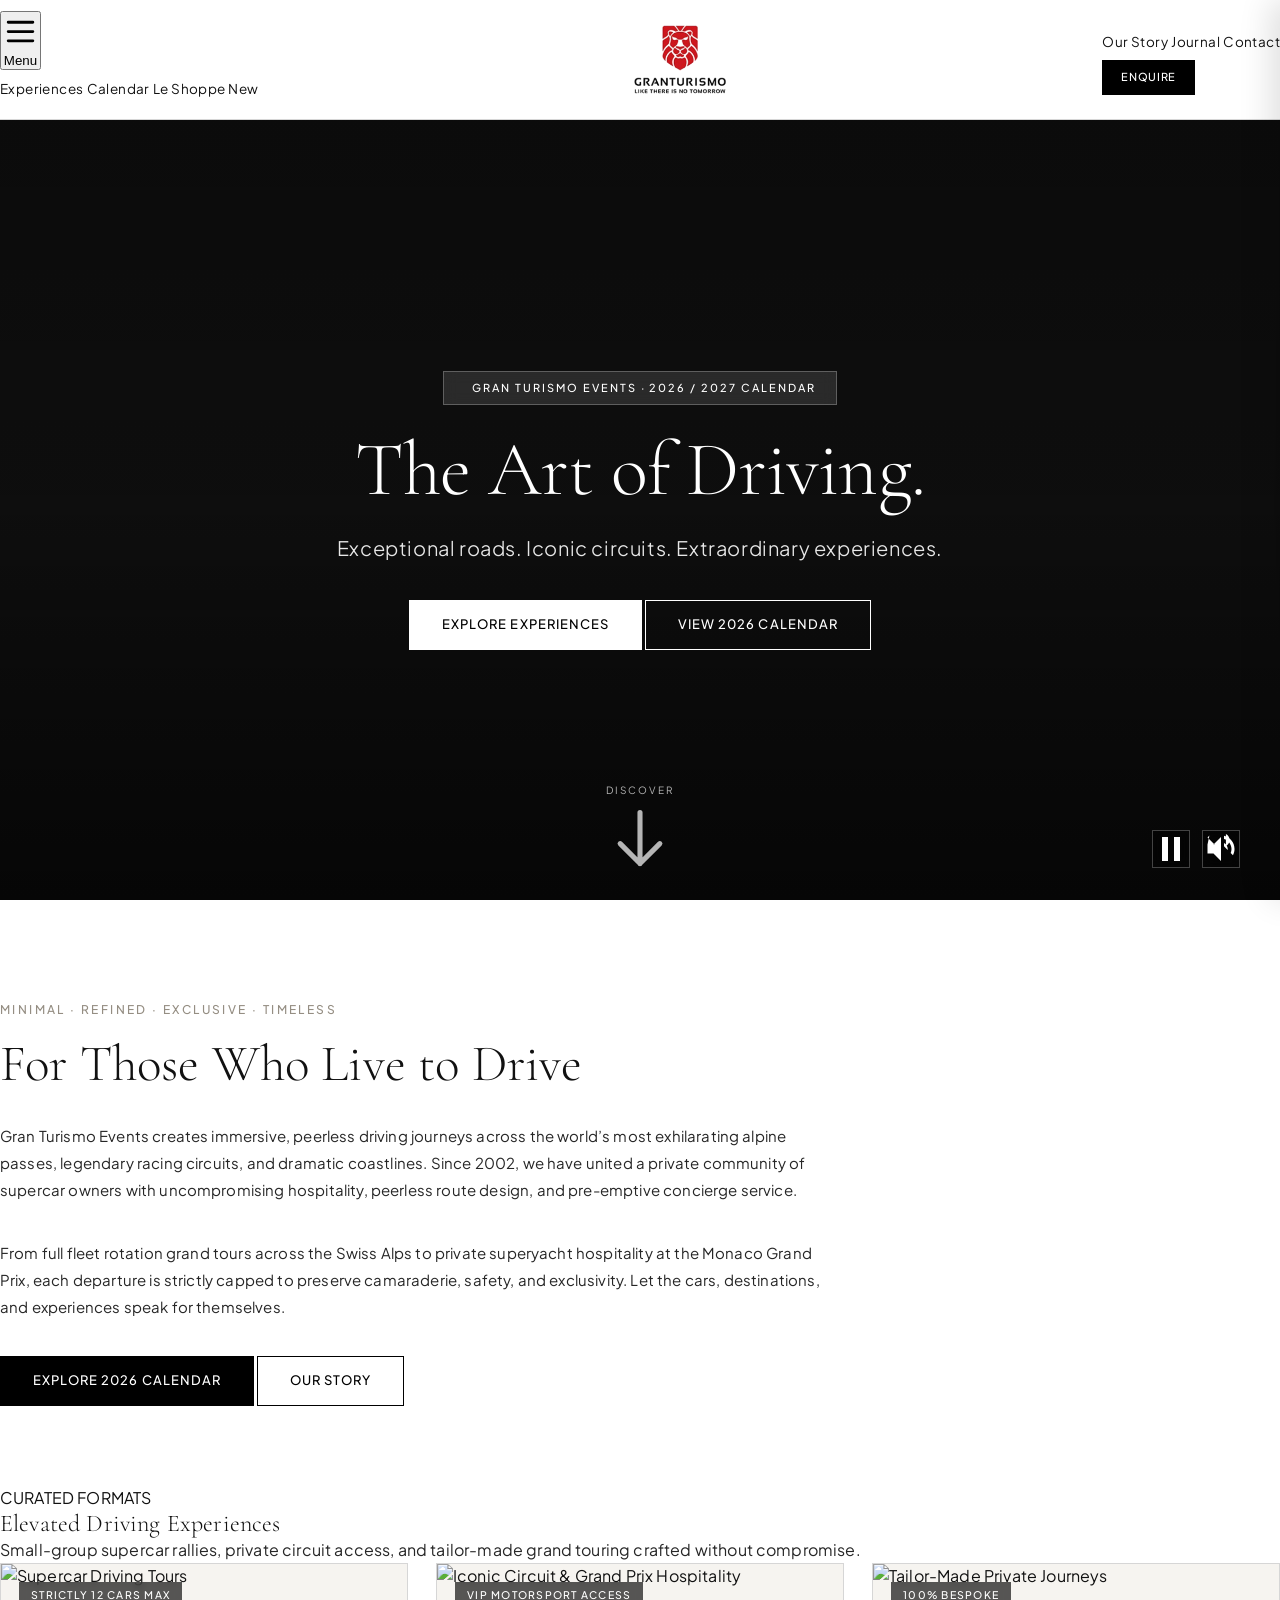
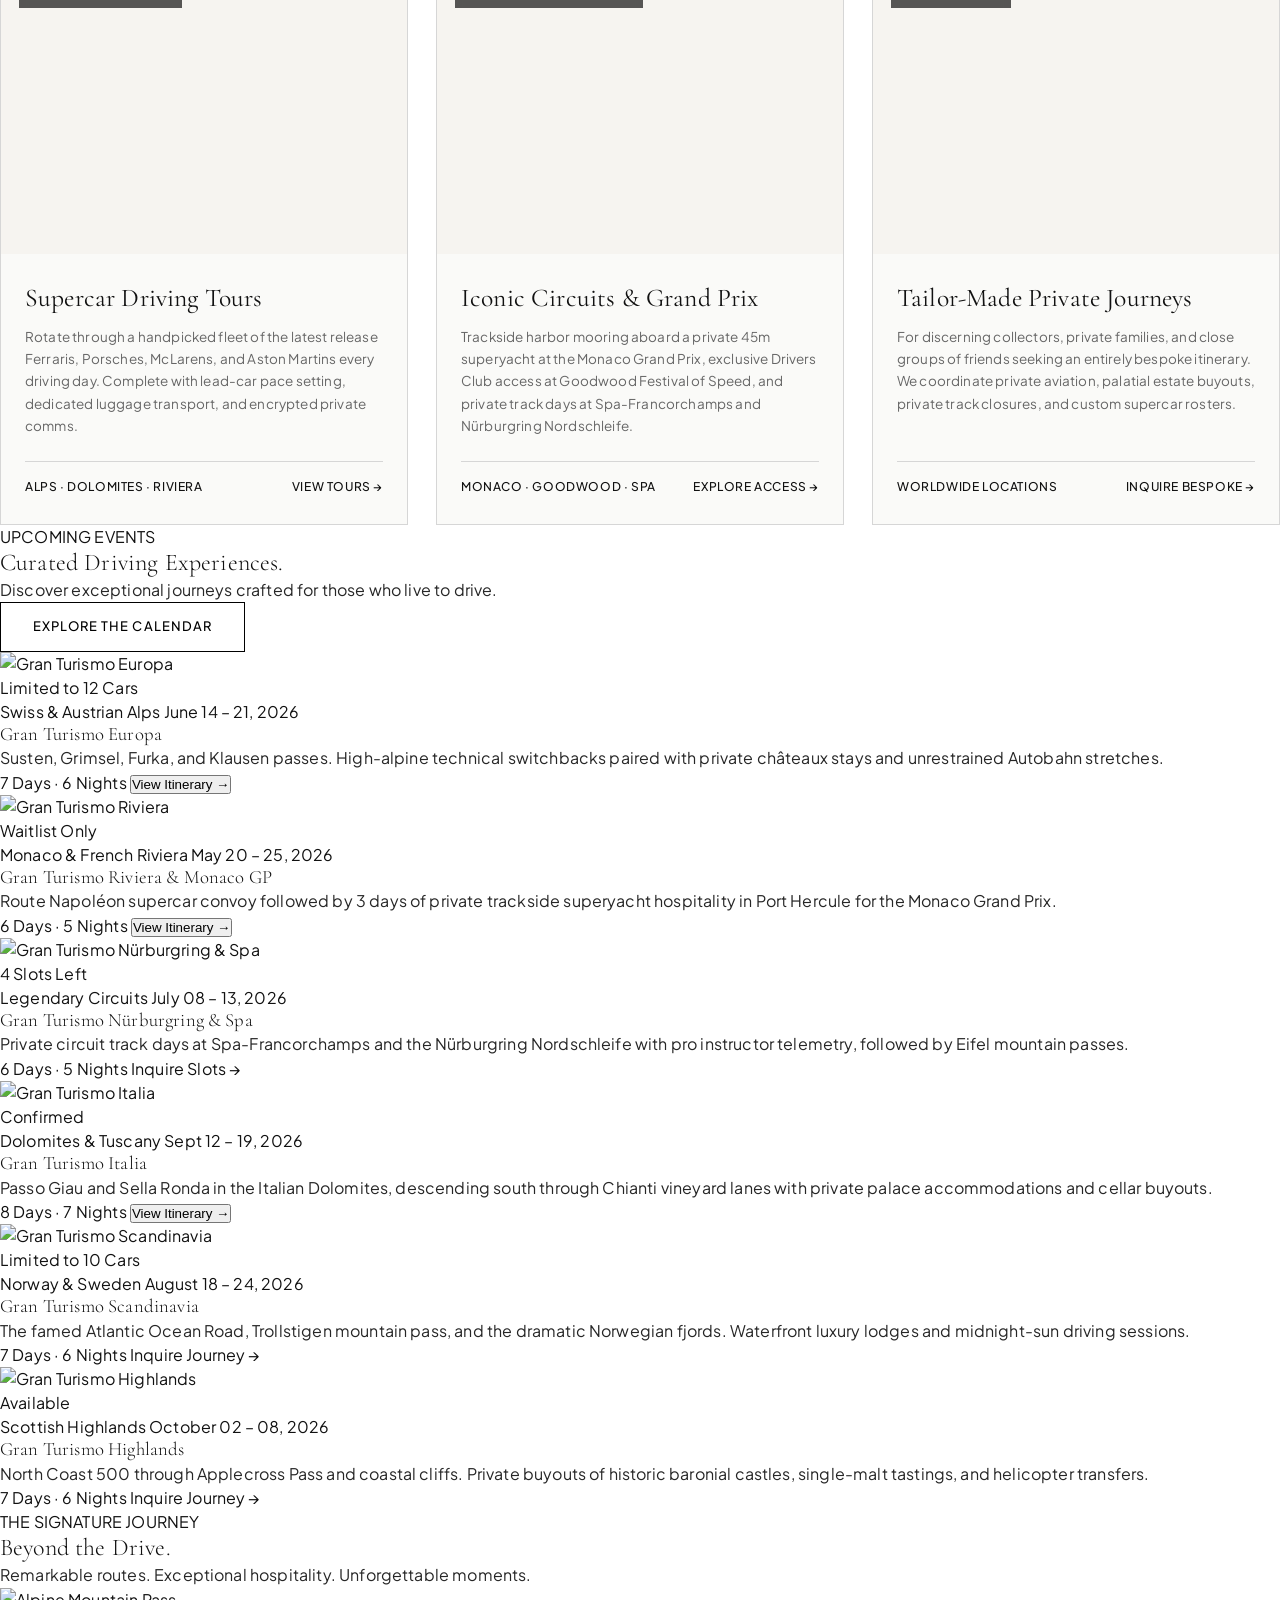
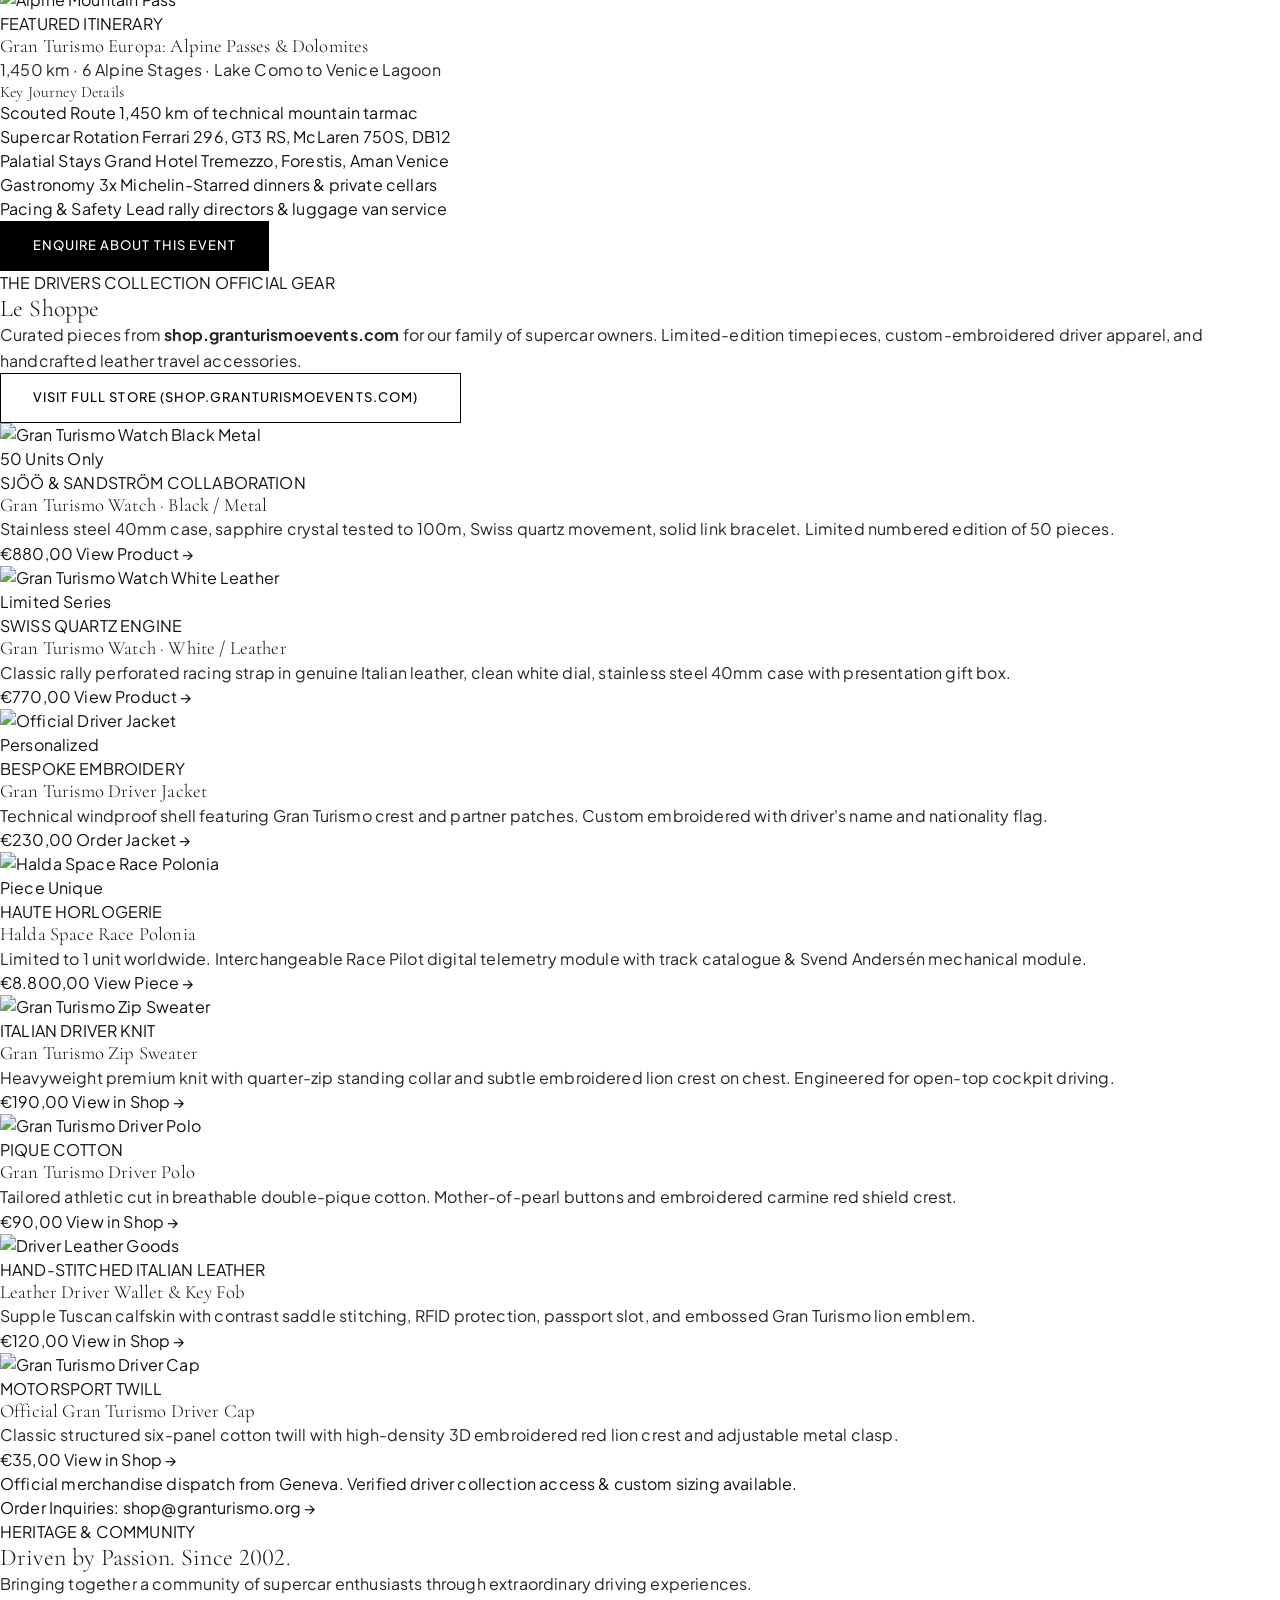
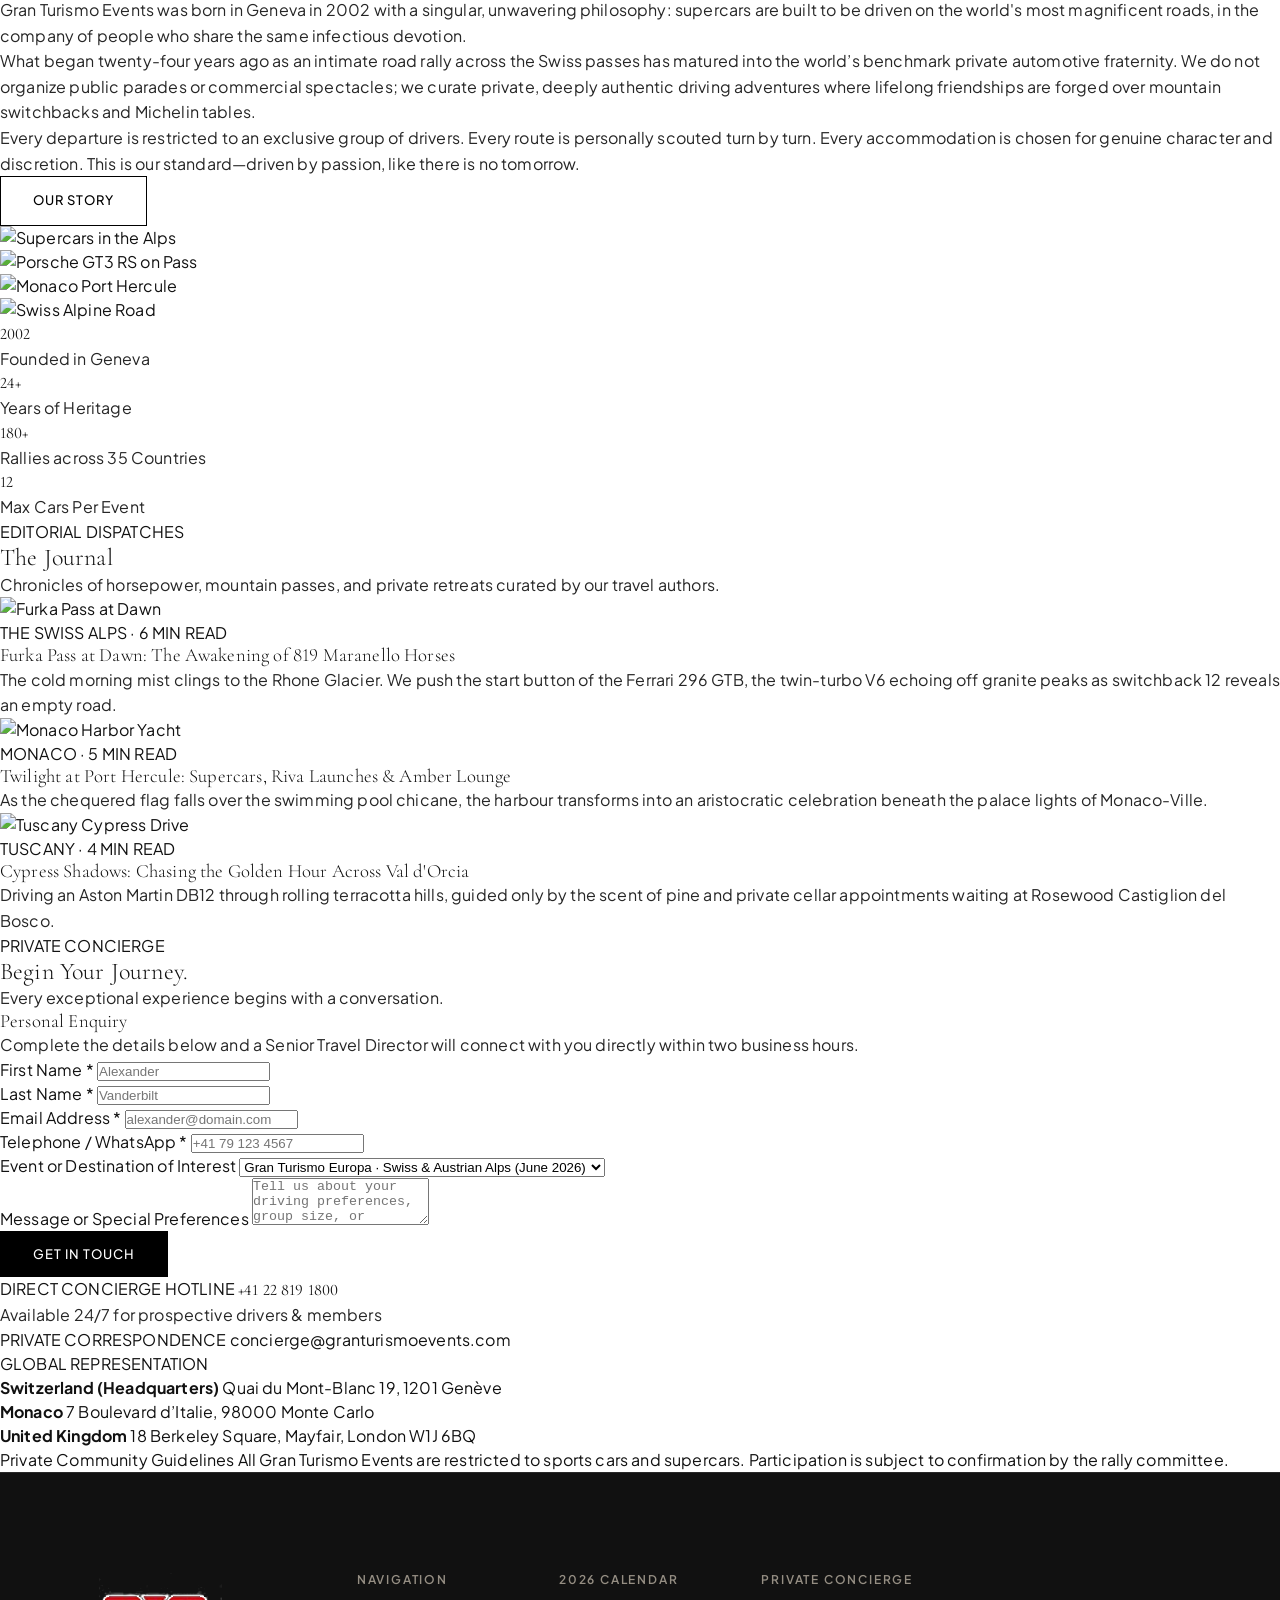
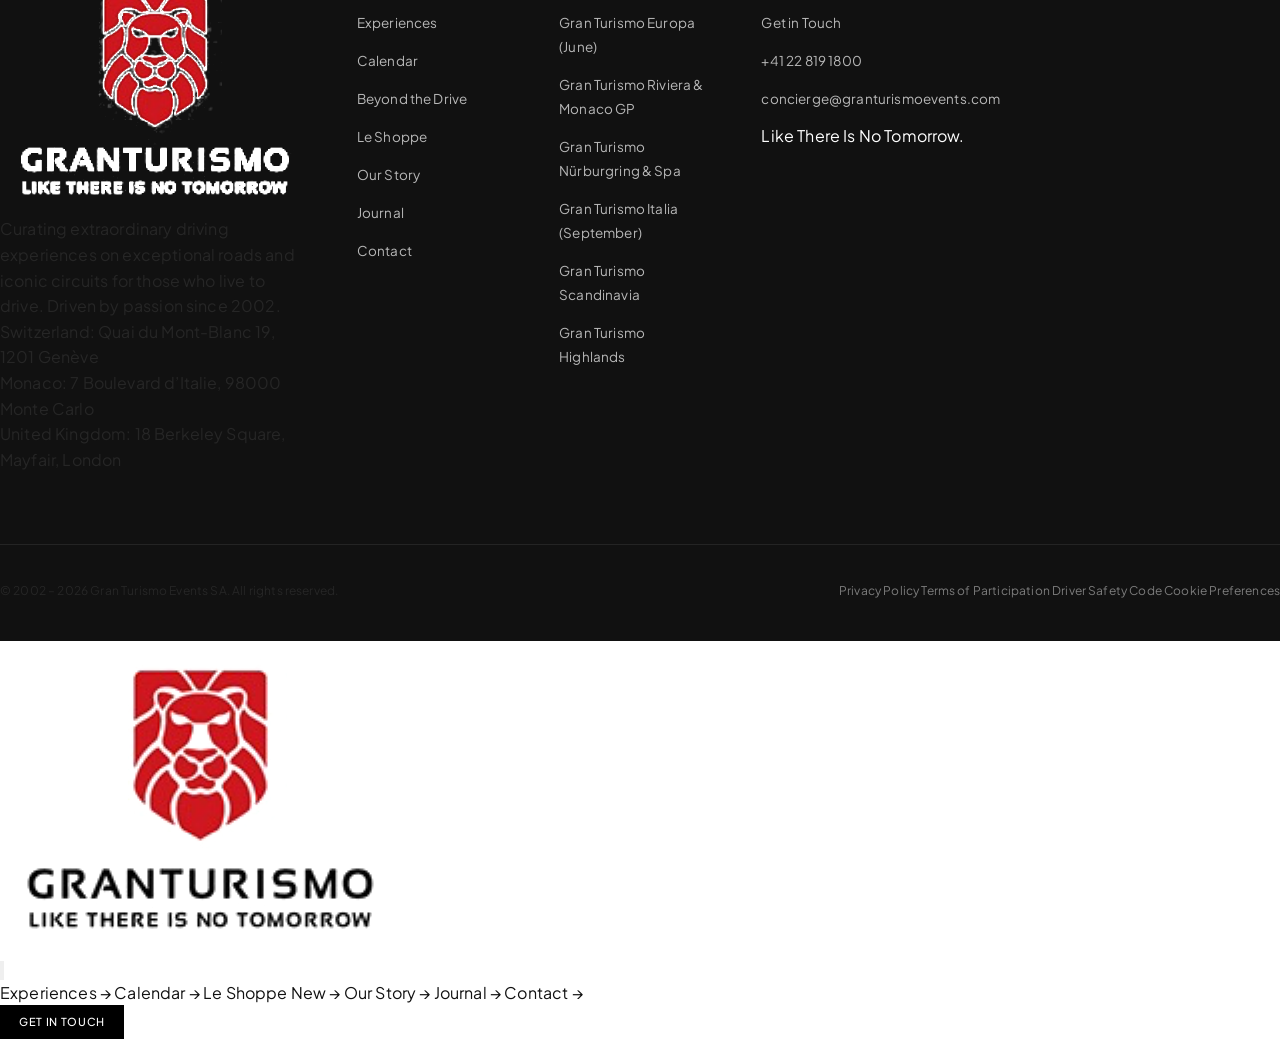
==== index.html @ fd4ba64a "feat: Gran Turismo Events luxury website redesign with Le Shoppe integration" ====
<!DOCTYPE html>
<html lang="en" class="scroll-smooth">
<head>
  <meta charset="UTF-8">
  <meta name="viewport" content="width=device-width, initial-scale=1.0, viewport-fit=cover">
  <title>Gran Turismo Events | The Art of Driving</title>
  <meta name="description" content="Gran Turismo Events curates extraordinary driving experiences on exceptional roads and iconic circuits for those who live to drive. Driven by passion since 2002.">
  
  <!-- Favicon / Logo -->
  <link rel="icon" type="image/png" href="assets/images/granturismo-crest.png">
  
  <!-- Tailwind CSS CDN -->
  <script src="https://cdn.tailwindcss.com"></script>
  <script>
    tailwind.config = {
      theme: {
        extend: {
          colors: {
            'brand-red': '#C31A21',
            'brand-red-dark': '#981016',
            'charcoal': {
              900: '#111111',
              800: '#1a1a1a',
              700: '#262626',
              600: '#404040',
              500: '#666666',
              200: '#E5E5E5',
              100: '#F4F4F4'
            },
            'taupe': '#958E83',
            'linen': '#F6F4F0',
            'off-white': '#FAFAF8',
          },
          fontFamily: {
            'apris': ['Apris', 'Cormorant Garamond', 'Georgia', 'serif'],
            'pp-neue-montreal': ['PP Neue Montreal', 'Plus Jakarta Sans', '-apple-system', 'sans-serif'],
          },
          letterSpacing: {
            'luxury': '0.14em',
            'ultra': '0.22em'
          }
        }
      }
    }
  </script>

  <!-- Custom Stylesheet -->
  <link rel="stylesheet" href="assets/css/main.css">
</head>
<body class="font-pp-neue-montreal bg-white text-charcoal-900 selection:bg-charcoal-900 selection:text-white">

  <!-- ======================================================================
       HEADER & NAVIGATION (Minimal · Refined · Exclusive · Timeless)
       ====================================================================== -->
  <div class="header-wrapper" data-header-wrapper>
    <header class="header-main">
      <div class="max-w-7xl mx-auto w-full px-4 sm:px-8 header-inner">
        
        <!-- Left: Mobile Toggle & Desktop Links (Experiences | Calendar | Our Story) -->
        <div class="flex-1 flex items-center justify-start gap-6 sm:gap-8">
          <button type="button" class="lg:hidden flex items-center gap-2 text-charcoal-900 focus:outline-none" data-mobile-menu-toggle aria-label="Toggle Navigation">
            <svg class="w-6 h-6" fill="none" stroke="currentColor" viewBox="0 0 24 24">
              <path stroke-linecap="round" stroke-linejoin="round" stroke-width="1.8" d="M4 6h16M4 12h16M4 18h16"/>
            </svg>
            <span class="text-xs tracking-wider uppercase font-medium hidden sm:inline">Menu</span>
          </button>

          <!-- Desktop Left Links -->
          <nav class="hidden lg:flex items-center gap-7">
            <a href="#experiences" class="nav-link font-medium tracking-wide">Experiences</a>
            <a href="#calendar" class="nav-link font-medium tracking-wide">Calendar</a>
            <a href="#shoppe" class="nav-link font-medium tracking-wide flex items-center gap-1.5">
              <span>Le Shoppe</span>
              <span class="text-[9px] px-1 py-0.5 bg-brand-red text-white font-bold rounded-xs tracking-normal uppercase">New</span>
            </a>
          </nav>
        </div>

        <!-- Center: Brand Logo (Exact Uploaded Lockup) -->
        <div class="flex-none flex justify-center py-1">
          <a href="index.html" class="brand-logo-container flex items-center justify-center" aria-label="Gran Turismo Events">
            <img src="assets/images/granturismo-logo.png" alt="Gran Turismo Events — Like There Is No Tomorrow" class="brand-logo-img transition-transform duration-300 hover:scale-105 drop-shadow-sm">
          </a>
        </div>

        <!-- Right: Desktop Links (Our Story | Journal | Contact) & Enquire CTA -->
        <div class="flex-1 flex items-center justify-end gap-6 sm:gap-7">
          <nav class="hidden lg:flex items-center gap-7">
            <a href="#our-story" class="nav-link font-medium tracking-wide">Our Story</a>
            <a href="#journal" class="nav-link font-medium tracking-wide">Journal</a>
            <a href="#contact" class="nav-link font-medium tracking-wide">Contact</a>
          </nav>

          <a href="#contact" class="btn btn-primary btn-sm hidden sm:inline-flex">
            Enquire
          </a>
        </div>

      </div>
    </header>
  </div>

  <!-- ======================================================================
       1. HOMEPAGE HERO (The Art of Driving)
       ====================================================================== -->
  <section class="hero-section" id="hero">
    <!-- Full-screen video / cinematic supercar alpine tour -->
    <video id="hero-video" class="hero-video-bg" autoplay loop muted playsinline poster="https://www.huntermoss.com/wp-content/uploads/2026/03/home-page-hero-web.jpg">
      <source src="https://s3.us-east-1.amazonaws.com/www.huntermoss.com/videos/hm-home-banner-video-2025.mp4" type="video/mp4">
    </video>

    <!-- Dark gradient overlay for contrast -->
    <div class="hero-overlay"></div>

    <!-- Hero Content -->
    <div class="hero-content">
      <div class="hero-badge">
        <span class="w-1.5 h-1.5 rounded-full bg-brand-red animate-pulse"></span>
        GRAN TURISMO EVENTS · 2026 / 2027 CALENDAR
      </div>

      <h1 class="font-apris hero-title">
        The Art of Driving.
      </h1>

      <p class="hero-subtitle font-pp-neue-montreal">
        Exceptional roads. Iconic circuits. Extraordinary experiences.
      </p>

      <div class="flex flex-col sm:flex-row items-center justify-center gap-4">
        <a href="#experiences" class="btn btn-white w-full sm:w-auto">
          Explore Experiences
        </a>
        <a href="#calendar" class="btn btn-outline-white w-full sm:w-auto">
          View 2026 Calendar
        </a>
      </div>
    </div>

    <!-- Video Audio & Playback Controls -->
    <div class="hero-controls">
      <button type="button" id="video-play-btn" class="hero-ctrl-btn" title="Pause Video" aria-label="Pause Video">
        <svg class="w-4 h-4" fill="currentColor" viewBox="0 0 24 24">
          <rect x="6" y="4" width="4" height="16"/>
          <rect x="14" y="4" width="4" height="16"/>
        </svg>
      </button>
      <button type="button" id="video-mute-btn" class="hero-ctrl-btn" title="Unmute Video" aria-label="Toggle Sound">
        <svg class="w-4 h-4" fill="currentColor" viewBox="0 0 24 24">
          <path d="M16.5 12c0-1.77-1.02-3.29-2.5-4.03v2.21l2.45 2.45c.03-.2.05-.41.05-.63zm2.5 0c0 .94-.2 1.82-.54 2.64l1.51 1.51C20.63 14.91 21 13.5 21 12c0-4.28-2.99-7.86-7-8.77v2.06c2.89.86 5 3.54 5 6.71zM4.27 3L3 4.27 7.73 9H3v6h4l5 5V4L7 9H3zm13.5 3c0-1.77-1.02-3.29-2.5-4.03v8.05c1.48-.73 2.5-2.25 2.5-4.02z"/>
        </svg>
      </button>
    </div>

    <!-- Scroll Indicator -->
    <div class="hero-scroll-indicator">
      <span>DISCOVER</span>
      <svg class="w-4 h-4 animate-bounce" fill="none" stroke="currentColor" viewBox="0 0 24 24">
        <path stroke-linecap="round" stroke-linejoin="round" stroke-width="1.8" d="M19 14l-7 7m0 0l-7-7m7 7V3"/>
      </svg>
    </div>
  </section>

  <!-- ======================================================================
       EDITORIAL INTRO STATEMENT (Clean · Minimal · Architectural)
       ====================================================================== -->
  <section class="editorial-intro">
    <div class="max-w-7xl mx-auto px-4 sm:px-8">
      <div class="max-w-4xl">
        <p class="editorial-subtitle">MINIMAL · REFINED · EXCLUSIVE · TIMELESS</p>
        
        <h2 class="font-apris editorial-heading">
          For Those Who Live to Drive
        </h2>

        <p class="editorial-text">
          Gran Turismo Events creates immersive, peerless driving journeys across the world’s most exhilarating alpine passes, legendary racing circuits, and dramatic coastlines. Since 2002, we have united a private community of supercar owners with uncompromising hospitality, peerless route design, and pre-emptive concierge service.
        </p>

        <p class="editorial-text">
          From full fleet rotation grand tours across the Swiss Alps to private superyacht hospitality at the Monaco Grand Prix, each departure is strictly capped to preserve camaraderie, safety, and exclusivity. Let the cars, destinations, and experiences speak for themselves.
        </p>

        <div class="flex flex-wrap items-center gap-4 pt-4">
          <a href="#calendar" class="btn btn-primary">
            Explore 2026 Calendar
          </a>
          <a href="#our-story" class="btn btn-outline">
            Our Story
          </a>
        </div>
      </div>
    </div>
  </section>

  <!-- ======================================================================
       EXPERIENCES (Signature Driving Formats)
       ====================================================================== -->
  <section class="py-24 bg-off-white border-t border-charcoal-200" id="experiences">
    <div class="max-w-7xl mx-auto px-4 sm:px-8">
      
      <div class="flex flex-col md:flex-row md:items-end justify-between mb-16">
        <div>
          <span class="text-xs font-semibold tracking-luxury uppercase text-taupe block mb-2">CURATED FORMATS</span>
          <h2 class="font-apris text-3xl sm:text-5xl text-charcoal-900">Elevated Driving Experiences</h2>
        </div>
        <p class="text-sm text-charcoal-500 max-w-md mt-4 md:mt-0 leading-relaxed">
          Small-group supercar rallies, private circuit access, and tailor-made grand touring crafted without compromise.
        </p>
      </div>

      <div class="cards-grid">
        <!-- 01: Supercar Driving Tours -->
        <article class="experience-card">
          <div class="card-img-wrapper">
            <img src="https://www.huntermoss.com/wp-content/uploads/2025/11/Supercar-Driving-Tours-scaled.jpg" alt="Supercar Driving Tours">
            <span class="card-tag">Strictly 12 Cars Max</span>
          </div>
          <div class="card-content">
            <h3 class="font-apris card-title">Supercar Driving Tours</h3>
            <p class="card-description">
              Rotate through a handpicked fleet of the latest release Ferraris, Porsches, McLarens, and Aston Martins every driving day. Complete with lead-car pace setting, dedicated luggage transport, and encrypted private comms.
            </p>
            <div class="card-footer">
              <span>Alps · Dolomites · Riviera</span>
              <a href="#calendar" class="hover:text-brand-red inline-flex items-center gap-1 group">
                <span>View Tours</span>
                <span class="transform group-hover:translate-x-1 transition-transform">→</span>
              </a>
            </div>
          </div>
        </article>

        <!-- 02: Iconic Circuit & Grand Prix Hospitality -->
        <article class="experience-card">
          <div class="card-img-wrapper">
            <img src="https://www.huntermoss.com/wp-content/uploads/2026/03/Menu_F1-Hospitality-Motorsport-Packages.jpg" alt="Iconic Circuit & Grand Prix Hospitality">
            <span class="card-tag">VIP Motorsport Access</span>
          </div>
          <div class="card-content">
            <h3 class="font-apris card-title">Iconic Circuits &amp; Grand Prix</h3>
            <p class="card-description">
              Trackside harbor mooring aboard a private 45m superyacht at the Monaco Grand Prix, exclusive Drivers Club access at Goodwood Festival of Speed, and private track days at Spa-Francorchamps and Nürburgring Nordschleife.
            </p>
            <div class="card-footer">
              <span>Monaco · Goodwood · Spa</span>
              <a href="#calendar" class="hover:text-brand-red inline-flex items-center gap-1 group">
                <span>Explore Access</span>
                <span class="transform group-hover:translate-x-1 transition-transform">→</span>
              </a>
            </div>
          </div>
        </article>

        <!-- 03: Tailor-Made Private Odysseys -->
        <article class="experience-card">
          <div class="card-img-wrapper">
            <img src="https://www.huntermoss.com/wp-content/uploads/2026/03/Menu_Tailor-Made-Holidays.jpg" alt="Tailor-Made Private Journeys">
            <span class="card-tag">100% Bespoke</span>
          </div>
          <div class="card-content">
            <h3 class="font-apris card-title">Tailor-Made Private Journeys</h3>
            <p class="card-description">
              For discerning collectors, private families, and close groups of friends seeking an entirely bespoke itinerary. We coordinate private aviation, palatial estate buyouts, private track closures, and custom supercar rosters.
            </p>
            <div class="card-footer">
              <span>Worldwide Locations</span>
              <a href="#contact" class="hover:text-brand-red inline-flex items-center gap-1 group">
                <span>Inquire Bespoke</span>
                <span class="transform group-hover:translate-x-1 transition-transform">→</span>
              </a>
            </div>
          </div>
        </article>
      </div>

    </div>
  </section>

  <!-- ======================================================================
       3. UPCOMING EVENTS (Curated Driving Experiences)
       ====================================================================== -->
  <section class="py-24 bg-white border-t border-charcoal-200" id="calendar">
    <div class="max-w-7xl mx-auto px-4 sm:px-8">
      
      <div class="flex flex-col md:flex-row md:items-end justify-between mb-12">
        <div>
          <span class="text-xs font-semibold tracking-luxury uppercase text-brand-red block mb-2">UPCOMING EVENTS</span>
          <h2 class="font-apris text-3xl sm:text-5xl text-charcoal-900">Curated Driving Experiences.</h2>
          <p class="text-sm text-charcoal-500 max-w-xl mt-3 leading-relaxed">
            Discover exceptional journeys crafted for those who live to drive.
          </p>
        </div>
        <div class="mt-4 md:mt-0">
          <a href="#beyond-the-drive" class="btn btn-outline">
            Explore the Calendar
          </a>
        </div>
      </div>

      <!-- Spacious, Image-Led Event Cards Grid -->
      <div class="grid grid-cols-1 md:grid-cols-2 lg:grid-cols-3 gap-8">
        
        <!-- Event Card 1: Gran Turismo Europa -->
        <article class="group bg-off-white border border-charcoal-200 overflow-hidden flex flex-col justify-between hover:border-black transition-all">
          <div>
            <div class="w-full h-64 overflow-hidden relative">
              <img src="https://images.unsplash.com/photo-1502784444187-359ac186c5bb?auto=format&fit=crop&w=800&q=80" alt="Gran Turismo Europa" class="w-full h-full object-cover group-hover:scale-105 transition-transform duration-500">
              <span class="absolute top-4 right-4 text-[10px] uppercase font-bold tracking-widest px-2.5 py-1 bg-black text-white">
                Limited to 12 Cars
              </span>
            </div>
            <div class="p-6">
              <div class="flex items-center justify-between text-xs font-medium text-taupe uppercase tracking-wider mb-2">
                <span>Swiss &amp; Austrian Alps</span>
                <span class="text-charcoal-900 font-semibold">June 14 – 21, 2026</span>
              </div>
              <h3 class="font-apris text-2xl text-charcoal-900 mb-2 group-hover:text-brand-red transition-colors">
                Gran Turismo Europa
              </h3>
              <p class="text-xs text-charcoal-500 leading-relaxed mb-4">
                Susten, Grimsel, Furka, and Klausen passes. High-alpine technical switchbacks paired with private châteaux stays and unrestrained Autobahn stretches.
              </p>
            </div>
          </div>
          <div class="px-6 pb-6 pt-4 border-t border-charcoal-200 flex items-center justify-between text-xs">
            <span class="font-medium text-charcoal-700">7 Days · 6 Nights</span>
            <button type="button" data-itinerary-id="dolomites-supercar" class="text-brand-red font-semibold hover:underline inline-flex items-center gap-1">
              <span>View Itinerary</span>
              <span>→</span>
            </button>
          </div>
        </article>

        <!-- Event Card 2: Gran Turismo Riviera -->
        <article class="group bg-off-white border border-charcoal-200 overflow-hidden flex flex-col justify-between hover:border-black transition-all">
          <div>
            <div class="w-full h-64 overflow-hidden relative">
              <img src="https://images.unsplash.com/photo-1542282088-72c9c27ed0cd?auto=format&fit=crop&w=800&q=80" alt="Gran Turismo Riviera" class="w-full h-full object-cover group-hover:scale-105 transition-transform duration-500">
              <span class="absolute top-4 right-4 text-[10px] uppercase font-bold tracking-widest px-2.5 py-1 bg-brand-red text-white">
                Waitlist Only
              </span>
            </div>
            <div class="p-6">
              <div class="flex items-center justify-between text-xs font-medium text-taupe uppercase tracking-wider mb-2">
                <span>Monaco &amp; French Riviera</span>
                <span class="text-charcoal-900 font-semibold">May 20 – 25, 2026</span>
              </div>
              <h3 class="font-apris text-2xl text-charcoal-900 mb-2 group-hover:text-brand-red transition-colors">
                Gran Turismo Riviera &amp; Monaco GP
              </h3>
              <p class="text-xs text-charcoal-500 leading-relaxed mb-4">
                Route Napoléon supercar convoy followed by 3 days of private trackside superyacht hospitality in Port Hercule for the Monaco Grand Prix.
              </p>
            </div>
          </div>
          <div class="px-6 pb-6 pt-4 border-t border-charcoal-200 flex items-center justify-between text-xs">
            <span class="font-medium text-charcoal-700">6 Days · 5 Nights</span>
            <button type="button" data-itinerary-id="monaco-f1-grand-tour" class="text-brand-red font-semibold hover:underline inline-flex items-center gap-1">
              <span>View Itinerary</span>
              <span>→</span>
            </button>
          </div>
        </article>

        <!-- Event Card 3: Gran Turismo Nürburgring & Spa -->
        <article class="group bg-off-white border border-charcoal-200 overflow-hidden flex flex-col justify-between hover:border-black transition-all">
          <div>
            <div class="w-full h-64 overflow-hidden relative">
              <img src="https://images.unsplash.com/photo-1568605117036-5fe5e7bab0b7?auto=format&fit=crop&w=800&q=80" alt="Gran Turismo Nürburgring & Spa" class="w-full h-full object-cover group-hover:scale-105 transition-transform duration-500">
              <span class="absolute top-4 right-4 text-[10px] uppercase font-bold tracking-widest px-2.5 py-1 bg-amber-600 text-white">
                4 Slots Left
              </span>
            </div>
            <div class="p-6">
              <div class="flex items-center justify-between text-xs font-medium text-taupe uppercase tracking-wider mb-2">
                <span>Legendary Circuits</span>
                <span class="text-charcoal-900 font-semibold">July 08 – 13, 2026</span>
              </div>
              <h3 class="font-apris text-2xl text-charcoal-900 mb-2 group-hover:text-brand-red transition-colors">
                Gran Turismo Nürburgring &amp; Spa
              </h3>
              <p class="text-xs text-charcoal-500 leading-relaxed mb-4">
                Private circuit track days at Spa-Francorchamps and the Nürburgring Nordschleife with pro instructor telemetry, followed by Eifel mountain passes.
              </p>
            </div>
          </div>
          <div class="px-6 pb-6 pt-4 border-t border-charcoal-200 flex items-center justify-between text-xs">
            <span class="font-medium text-charcoal-700">6 Days · 5 Nights</span>
            <a href="#contact" class="text-brand-red font-semibold hover:underline inline-flex items-center gap-1">
              <span>Inquire Slots</span>
              <span>→</span>
            </a>
          </div>
        </article>

        <!-- Event Card 4: Gran Turismo Italia -->
        <article class="group bg-off-white border border-charcoal-200 overflow-hidden flex flex-col justify-between hover:border-black transition-all">
          <div>
            <div class="w-full h-64 overflow-hidden relative">
              <img src="https://images.unsplash.com/photo-1533105079780-92b9be482077?auto=format&fit=crop&w=800&q=80" alt="Gran Turismo Italia" class="w-full h-full object-cover group-hover:scale-105 transition-transform duration-500">
              <span class="absolute top-4 right-4 text-[10px] uppercase font-bold tracking-widest px-2.5 py-1 bg-emerald-600 text-white">
                Confirmed
              </span>
            </div>
            <div class="p-6">
              <div class="flex items-center justify-between text-xs font-medium text-taupe uppercase tracking-wider mb-2">
                <span>Dolomites &amp; Tuscany</span>
                <span class="text-charcoal-900 font-semibold">Sept 12 – 19, 2026</span>
              </div>
              <h3 class="font-apris text-2xl text-charcoal-900 mb-2 group-hover:text-brand-red transition-colors">
                Gran Turismo Italia
              </h3>
              <p class="text-xs text-charcoal-500 leading-relaxed mb-4">
                Passo Giau and Sella Ronda in the Italian Dolomites, descending south through Chianti vineyard lanes with private palace accommodations and cellar buyouts.
              </p>
            </div>
          </div>
          <div class="px-6 pb-6 pt-4 border-t border-charcoal-200 flex items-center justify-between text-xs">
            <span class="font-medium text-charcoal-700">8 Days · 7 Nights</span>
            <button type="button" data-itinerary-id="tuscany-chianti-grand-tour" class="text-brand-red font-semibold hover:underline inline-flex items-center gap-1">
              <span>View Itinerary</span>
              <span>→</span>
            </button>
          </div>
        </article>

        <!-- Event Card 5: Gran Turismo Scandinavia -->
        <article class="group bg-off-white border border-charcoal-200 overflow-hidden flex flex-col justify-between hover:border-black transition-all">
          <div>
            <div class="w-full h-64 overflow-hidden relative">
              <img src="https://images.unsplash.com/photo-1506197603052-3cc9c3a201bd?auto=format&fit=crop&w=800&q=80" alt="Gran Turismo Scandinavia" class="w-full h-full object-cover group-hover:scale-105 transition-transform duration-500">
              <span class="absolute top-4 right-4 text-[10px] uppercase font-bold tracking-widest px-2.5 py-1 bg-black text-white">
                Limited to 10 Cars
              </span>
            </div>
            <div class="p-6">
              <div class="flex items-center justify-between text-xs font-medium text-taupe uppercase tracking-wider mb-2">
                <span>Norway &amp; Sweden</span>
                <span class="text-charcoal-900 font-semibold">August 18 – 24, 2026</span>
              </div>
              <h3 class="font-apris text-2xl text-charcoal-900 mb-2 group-hover:text-brand-red transition-colors">
                Gran Turismo Scandinavia
              </h3>
              <p class="text-xs text-charcoal-500 leading-relaxed mb-4">
                The famed Atlantic Ocean Road, Trollstigen mountain pass, and the dramatic Norwegian fjords. Waterfront luxury lodges and midnight-sun driving sessions.
              </p>
            </div>
          </div>
          <div class="px-6 pb-6 pt-4 border-t border-charcoal-200 flex items-center justify-between text-xs">
            <span class="font-medium text-charcoal-700">7 Days · 6 Nights</span>
            <a href="#contact" class="text-brand-red font-semibold hover:underline inline-flex items-center gap-1">
              <span>Inquire Journey</span>
              <span>→</span>
            </a>
          </div>
        </article>

        <!-- Event Card 6: Gran Turismo Highlands -->
        <article class="group bg-off-white border border-charcoal-200 overflow-hidden flex flex-col justify-between hover:border-black transition-all">
          <div>
            <div class="w-full h-64 overflow-hidden relative">
              <img src="https://images.unsplash.com/photo-1516483638261-f4dbaf036963?auto=format&fit=crop&w=800&q=80" alt="Gran Turismo Highlands" class="w-full h-full object-cover group-hover:scale-105 transition-transform duration-500">
              <span class="absolute top-4 right-4 text-[10px] uppercase font-bold tracking-widest px-2.5 py-1 bg-emerald-600 text-white">
                Available
              </span>
            </div>
            <div class="p-6">
              <div class="flex items-center justify-between text-xs font-medium text-taupe uppercase tracking-wider mb-2">
                <span>Scottish Highlands</span>
                <span class="text-charcoal-900 font-semibold">October 02 – 08, 2026</span>
              </div>
              <h3 class="font-apris text-2xl text-charcoal-900 mb-2 group-hover:text-brand-red transition-colors">
                Gran Turismo Highlands
              </h3>
              <p class="text-xs text-charcoal-500 leading-relaxed mb-4">
                North Coast 500 through Applecross Pass and coastal cliffs. Private buyouts of historic baronial castles, single-malt tastings, and helicopter transfers.
              </p>
            </div>
          </div>
          <div class="px-6 pb-6 pt-4 border-t border-charcoal-200 flex items-center justify-between text-xs">
            <span class="font-medium text-charcoal-700">7 Days · 6 Nights</span>
            <a href="#contact" class="text-brand-red font-semibold hover:underline inline-flex items-center gap-1">
              <span>Inquire Journey</span>
              <span>→</span>
            </a>
          </div>
        </article>

      </div>

    </div>
  </section>

  <!-- ======================================================================
       4. EVENT DETAIL / SHOWCASE (Beyond the Drive)
       ====================================================================== -->
  <section class="py-24 bg-linen border-t border-charcoal-200" id="beyond-the-drive">
    <div class="max-w-7xl mx-auto px-4 sm:px-8">
      
      <!-- Section Header -->
      <div class="max-w-3xl mb-16">
        <span class="text-xs font-semibold tracking-luxury uppercase text-brand-red block mb-2">THE SIGNATURE JOURNEY</span>
        <h2 class="font-apris text-3xl sm:text-5xl text-charcoal-900 mb-4">Beyond the Drive.</h2>
        <p class="text-base text-charcoal-600 leading-relaxed">
          Remarkable routes. Exceptional hospitality. Unforgettable moments.
        </p>
      </div>

      <!-- Large Showcase Feature Layout -->
      <div class="grid grid-cols-1 lg:grid-cols-12 gap-12 items-center mb-16">
        
        <!-- Large Destination Photography -->
        <div class="lg:col-span-7">
          <div class="relative overflow-hidden border border-charcoal-300 shadow-md">
            <img src="https://images.unsplash.com/photo-1533105079780-92b9be482077?auto=format&fit=crop&w=1200&q=85" alt="Alpine Mountain Pass" class="w-full h-[460px] object-cover">
            <div class="absolute bottom-0 inset-x-0 bg-gradient-to-t from-black/80 via-black/40 to-transparent p-6 text-white">
              <span class="text-[10px] uppercase font-bold tracking-widest text-brand-red block mb-1">FEATURED ITINERARY</span>
              <h3 class="font-apris text-2xl sm:text-3xl">Gran Turismo Europa: Alpine Passes &amp; Dolomites</h3>
              <p class="text-xs text-white/70 mt-1">1,450 km · 6 Alpine Stages · Lake Como to Venice Lagoon</p>
            </div>
          </div>
        </div>

        <!-- Elegant Itinerary Breakdown & Key Journey Details -->
        <div class="lg:col-span-5 space-y-6">
          <div class="bg-white p-8 border border-charcoal-200 shadow-sm space-y-6">
            <h4 class="font-apris text-2xl text-charcoal-900">Key Journey Details</h4>
            
            <div class="space-y-4 text-xs">
              <div class="flex items-start justify-between border-b border-charcoal-100 pb-3">
                <span class="font-semibold text-charcoal-900 uppercase tracking-wider">Scouted Route</span>
                <span class="text-charcoal-600 text-right">1,450 km of technical mountain tarmac</span>
              </div>
              <div class="flex items-start justify-between border-b border-charcoal-100 pb-3">
                <span class="font-semibold text-charcoal-900 uppercase tracking-wider">Supercar Rotation</span>
                <span class="text-charcoal-600 text-right">Ferrari 296, GT3 RS, McLaren 750S, DB12</span>
              </div>
              <div class="flex items-start justify-between border-b border-charcoal-100 pb-3">
                <span class="font-semibold text-charcoal-900 uppercase tracking-wider">Palatial Stays</span>
                <span class="text-charcoal-600 text-right">Grand Hotel Tremezzo, Forestis, Aman Venice</span>
              </div>
              <div class="flex items-start justify-between border-b border-charcoal-100 pb-3">
                <span class="font-semibold text-charcoal-900 uppercase tracking-wider">Gastronomy</span>
                <span class="text-charcoal-600 text-right">3x Michelin-Starred dinners &amp; private cellars</span>
              </div>
              <div class="flex items-start justify-between pb-1">
                <span class="font-semibold text-charcoal-900 uppercase tracking-wider">Pacing &amp; Safety</span>
                <span class="text-charcoal-600 text-right">Lead rally directors &amp; luggage van service</span>
              </div>
            </div>

            <!-- Clear Enquiry CTA -->
            <div class="pt-4 border-t border-charcoal-200">
              <a href="#contact" class="btn btn-primary w-full text-center">
                Enquire About This Event
              </a>
            </div>
          </div>
        </div>

      </div>

    </div>
  </section>

  <!-- ======================================================================
       LE SHOPPE (The Gran Turismo Drivers Collection from shop.granturismoevents.com)
       ====================================================================== -->
  <section class="py-24 bg-white border-t border-charcoal-200" id="shoppe">
    <div class="max-w-7xl mx-auto px-4 sm:px-8">
      
      <!-- Section Header -->
      <div class="flex flex-col md:flex-row md:items-end justify-between mb-16">
        <div>
          <div class="flex items-center gap-2 mb-2">
            <span class="text-xs font-semibold tracking-luxury uppercase text-brand-red">THE DRIVERS COLLECTION</span>
            <span class="text-[9px] px-1.5 py-0.5 bg-black text-white font-mono uppercase tracking-wider font-bold">OFFICIAL GEAR</span>
          </div>
          <h2 class="font-apris text-3xl sm:text-5xl text-charcoal-900">Le Shoppe</h2>
          <p class="text-sm text-charcoal-500 max-w-xl mt-3 leading-relaxed">
            Curated pieces from <strong class="text-charcoal-900">shop.granturismoevents.com</strong> for our family of supercar owners. Limited-edition timepieces, custom-embroidered driver apparel, and handcrafted leather travel accessories.
          </p>
        </div>
        <div class="mt-4 md:mt-0">
          <a href="https://shop.granturismoevents.com" target="_blank" rel="noopener noreferrer" class="btn btn-outline inline-flex items-center gap-2">
            <span>Visit Full Store (shop.granturismoevents.com)</span>
            <svg class="w-3.5 h-3.5" fill="none" stroke="currentColor" viewBox="0 0 24 24">
              <path stroke-linecap="round" stroke-linejoin="round" stroke-width="2" d="M10 6H6a2 2 0 00-2 2v10a2 2 0 002 2h10a2 2 0 002-2v-4M14 4h6m0 0v6m0-6L10 14"/>
            </svg>
          </a>
        </div>
      </div>

      <!-- Shoppe Products Grid -->
      <div class="grid grid-cols-1 sm:grid-cols-2 lg:grid-cols-4 gap-8">
        
        <!-- Product 1: Gran Turismo Watch Black / Metal -->
        <article class="group bg-off-white border border-charcoal-200 flex flex-col justify-between hover:border-black transition-all">
          <div>
            <div class="w-full h-64 overflow-hidden relative bg-white flex items-center justify-center p-4">
              <img src="https://cdn.shopify.com/s/files/1/0255/7948/7279/products/DSC0350.jpg?v=1608671186" alt="Gran Turismo Watch Black Metal" class="w-full h-full object-contain group-hover:scale-105 transition-transform duration-500">
              <span class="absolute top-3 right-3 text-[10px] uppercase font-bold tracking-widest px-2 py-0.5 bg-brand-red text-white">
                50 Units Only
              </span>
            </div>
            <div class="p-6">
              <div class="text-[11px] font-semibold text-taupe uppercase tracking-wider mb-1">SJÖÖ &amp; SANDSTRÖM COLLABORATION</div>
              <h3 class="font-apris text-xl text-charcoal-900 mb-2 group-hover:text-brand-red transition-colors">
                Gran Turismo Watch · Black / Metal
              </h3>
              <p class="text-xs text-charcoal-500 leading-relaxed mb-4">
                Stainless steel 40mm case, sapphire crystal tested to 100m, Swiss quartz movement, solid link bracelet. Limited numbered edition of 50 pieces.
              </p>
            </div>
          </div>
          <div class="px-6 pb-6 pt-4 border-t border-charcoal-200 flex items-center justify-between text-xs">
            <span class="font-bold text-charcoal-900 text-sm">€880,00</span>
            <a href="https://shop.granturismoevents.com/products/gran-turismo-watch-black-metal" target="_blank" rel="noopener noreferrer" class="text-brand-red font-semibold hover:underline inline-flex items-center gap-1">
              <span>View Product</span>
              <span>→</span>
            </a>
          </div>
        </article>

        <!-- Product 2: Gran Turismo Watch White / Leather -->
        <article class="group bg-off-white border border-charcoal-200 flex flex-col justify-between hover:border-black transition-all">
          <div>
            <div class="w-full h-64 overflow-hidden relative bg-white flex items-center justify-center p-4">
              <img src="https://cdn.shopify.com/s/files/1/0255/7948/7279/products/DSC0356.jpg?v=1608671186" alt="Gran Turismo Watch White Leather" class="w-full h-full object-contain group-hover:scale-105 transition-transform duration-500">
              <span class="absolute top-3 right-3 text-[10px] uppercase font-bold tracking-widest px-2 py-0.5 bg-black text-white">
                Limited Series
              </span>
            </div>
            <div class="p-6">
              <div class="text-[11px] font-semibold text-taupe uppercase tracking-wider mb-1">SWISS QUARTZ ENGINE</div>
              <h3 class="font-apris text-xl text-charcoal-900 mb-2 group-hover:text-brand-red transition-colors">
                Gran Turismo Watch · White / Leather
              </h3>
              <p class="text-xs text-charcoal-500 leading-relaxed mb-4">
                Classic rally perforated racing strap in genuine Italian leather, clean white dial, stainless steel 40mm case with presentation gift box.
              </p>
            </div>
          </div>
          <div class="px-6 pb-6 pt-4 border-t border-charcoal-200 flex items-center justify-between text-xs">
            <span class="font-bold text-charcoal-900 text-sm">€770,00</span>
            <a href="https://shop.granturismoevents.com/products/gran-turismo-watch-white-leather" target="_blank" rel="noopener noreferrer" class="text-brand-red font-semibold hover:underline inline-flex items-center gap-1">
              <span>View Product</span>
              <span>→</span>
            </a>
          </div>
        </article>

        <!-- Product 3: Official Driver Jacket -->
        <article class="group bg-off-white border border-charcoal-200 flex flex-col justify-between hover:border-black transition-all">
          <div>
            <div class="w-full h-64 overflow-hidden relative bg-white flex items-center justify-center p-4">
              <img src="https://images.unsplash.com/photo-1551028719-00167b16eac5?auto=format&fit=crop&w=600&q=80" alt="Official Driver Jacket" class="w-full h-full object-cover group-hover:scale-105 transition-transform duration-500">
              <span class="absolute top-3 right-3 text-[10px] uppercase font-bold tracking-widest px-2 py-0.5 bg-brand-red text-white">
                Personalized
              </span>
            </div>
            <div class="p-6">
              <div class="text-[11px] font-semibold text-taupe uppercase tracking-wider mb-1">BESPOKE EMBROIDERY</div>
              <h3 class="font-apris text-xl text-charcoal-900 mb-2 group-hover:text-brand-red transition-colors">
                Gran Turismo Driver Jacket
              </h3>
              <p class="text-xs text-charcoal-500 leading-relaxed mb-4">
                Technical windproof shell featuring Gran Turismo crest and partner patches. Custom embroidered with driver's name and nationality flag.
              </p>
            </div>
          </div>
          <div class="px-6 pb-6 pt-4 border-t border-charcoal-200 flex items-center justify-between text-xs">
            <span class="font-bold text-charcoal-900 text-sm">€230,00</span>
            <a href="https://shop.granturismoevents.com/products/gran-turismo-driver-jacket" target="_blank" rel="noopener noreferrer" class="text-brand-red font-semibold hover:underline inline-flex items-center gap-1">
              <span>Order Jacket</span>
              <span>→</span>
            </a>
          </div>
        </article>

        <!-- Product 4: Halda Space Race Polonia (Piece Unique) -->
        <article class="group bg-off-white border border-charcoal-200 flex flex-col justify-between hover:border-black transition-all">
          <div>
            <div class="w-full h-64 overflow-hidden relative bg-white flex items-center justify-center p-4">
              <img src="https://cdn.shopify.com/s/files/1/0255/7948/7279/products/Polonia6.jpg?v=1617625127" alt="Halda Space Race Polonia" class="w-full h-full object-contain group-hover:scale-105 transition-transform duration-500">
              <span class="absolute top-3 right-3 text-[10px] uppercase font-bold tracking-widest px-2 py-0.5 bg-black text-white">
                Piece Unique
              </span>
            </div>
            <div class="p-6">
              <div class="text-[11px] font-semibold text-taupe uppercase tracking-wider mb-1">HAUTE HORLOGERIE</div>
              <h3 class="font-apris text-xl text-charcoal-900 mb-2 group-hover:text-brand-red transition-colors">
                Halda Space Race Polonia
              </h3>
              <p class="text-xs text-charcoal-500 leading-relaxed mb-4">
                Limited to 1 unit worldwide. Interchangeable Race Pilot digital telemetry module with track catalogue &amp; Svend Andersén mechanical module.
              </p>
            </div>
          </div>
          <div class="px-6 pb-6 pt-4 border-t border-charcoal-200 flex items-center justify-between text-xs">
            <span class="font-bold text-charcoal-900 text-sm">€8.800,00</span>
            <a href="https://shop.granturismoevents.com/products/halda-space-race-polonia" target="_blank" rel="noopener noreferrer" class="text-brand-red font-semibold hover:underline inline-flex items-center gap-1">
              <span>View Piece</span>
              <span>→</span>
            </a>
          </div>
        </article>

        <!-- Product 5: Gran Turismo Zip Sweater -->
        <article class="group bg-off-white border border-charcoal-200 flex flex-col justify-between hover:border-black transition-all">
          <div>
            <div class="w-full h-64 overflow-hidden relative bg-white flex items-center justify-center p-4">
              <img src="https://images.unsplash.com/photo-1620799140408-edc6dcb6d633?auto=format&fit=crop&w=600&q=80" alt="Gran Turismo Zip Sweater" class="w-full h-full object-cover group-hover:scale-105 transition-transform duration-500">
            </div>
            <div class="p-6">
              <div class="text-[11px] font-semibold text-taupe uppercase tracking-wider mb-1">ITALIAN DRIVER KNIT</div>
              <h3 class="font-apris text-xl text-charcoal-900 mb-2 group-hover:text-brand-red transition-colors">
                Gran Turismo Zip Sweater
              </h3>
              <p class="text-xs text-charcoal-500 leading-relaxed mb-4">
                Heavyweight premium knit with quarter-zip standing collar and subtle embroidered lion crest on chest. Engineered for open-top cockpit driving.
              </p>
            </div>
          </div>
          <div class="px-6 pb-6 pt-4 border-t border-charcoal-200 flex items-center justify-between text-xs">
            <span class="font-bold text-charcoal-900 text-sm">€190,00</span>
            <a href="https://shop.granturismoevents.com" target="_blank" rel="noopener noreferrer" class="text-brand-red font-semibold hover:underline inline-flex items-center gap-1">
              <span>View in Shop</span>
              <span>→</span>
            </a>
          </div>
        </article>

        <!-- Product 6: Gran Turismo Driver Polo -->
        <article class="group bg-off-white border border-charcoal-200 flex flex-col justify-between hover:border-black transition-all">
          <div>
            <div class="w-full h-64 overflow-hidden relative bg-white flex items-center justify-center p-4">
              <img src="https://images.unsplash.com/photo-1581655353564-df123a1eb820?auto=format&fit=crop&w=600&q=80" alt="Gran Turismo Driver Polo" class="w-full h-full object-cover group-hover:scale-105 transition-transform duration-500">
            </div>
            <div class="p-6">
              <div class="text-[11px] font-semibold text-taupe uppercase tracking-wider mb-1">PIQUE COTTON</div>
              <h3 class="font-apris text-xl text-charcoal-900 mb-2 group-hover:text-brand-red transition-colors">
                Gran Turismo Driver Polo
              </h3>
              <p class="text-xs text-charcoal-500 leading-relaxed mb-4">
                Tailored athletic cut in breathable double-pique cotton. Mother-of-pearl buttons and embroidered carmine red shield crest.
              </p>
            </div>
          </div>
          <div class="px-6 pb-6 pt-4 border-t border-charcoal-200 flex items-center justify-between text-xs">
            <span class="font-bold text-charcoal-900 text-sm">€90,00</span>
            <a href="https://shop.granturismoevents.com" target="_blank" rel="noopener noreferrer" class="text-brand-red font-semibold hover:underline inline-flex items-center gap-1">
              <span>View in Shop</span>
              <span>→</span>
            </a>
          </div>
        </article>

        <!-- Product 7: Driver Wallet & Leather Travel Goods -->
        <article class="group bg-off-white border border-charcoal-200 flex flex-col justify-between hover:border-black transition-all">
          <div>
            <div class="w-full h-64 overflow-hidden relative bg-white flex items-center justify-center p-4">
              <img src="https://images.unsplash.com/photo-1627123424574-724758594e93?auto=format&fit=crop&w=600&q=80" alt="Driver Leather Goods" class="w-full h-full object-cover group-hover:scale-105 transition-transform duration-500">
            </div>
            <div class="p-6">
              <div class="text-[11px] font-semibold text-taupe uppercase tracking-wider mb-1">HAND-STITCHED ITALIAN LEATHER</div>
              <h3 class="font-apris text-xl text-charcoal-900 mb-2 group-hover:text-brand-red transition-colors">
                Leather Driver Wallet &amp; Key Fob
              </h3>
              <p class="text-xs text-charcoal-500 leading-relaxed mb-4">
                Supple Tuscan calfskin with contrast saddle stitching, RFID protection, passport slot, and embossed Gran Turismo lion emblem.
              </p>
            </div>
          </div>
          <div class="px-6 pb-6 pt-4 border-t border-charcoal-200 flex items-center justify-between text-xs">
            <span class="font-bold text-charcoal-900 text-sm">€120,00</span>
            <a href="https://shop.granturismoevents.com" target="_blank" rel="noopener noreferrer" class="text-brand-red font-semibold hover:underline inline-flex items-center gap-1">
              <span>View in Shop</span>
              <span>→</span>
            </a>
          </div>
        </article>

        <!-- Product 8: Gran Turismo Driver Cap -->
        <article class="group bg-off-white border border-charcoal-200 flex flex-col justify-between hover:border-black transition-all">
          <div>
            <div class="w-full h-64 overflow-hidden relative bg-white flex items-center justify-center p-4">
              <img src="https://images.unsplash.com/photo-1588850561407-ed78c282e89b?auto=format&fit=crop&w=600&q=80" alt="Gran Turismo Driver Cap" class="w-full h-full object-cover group-hover:scale-105 transition-transform duration-500">
            </div>
            <div class="p-6">
              <div class="text-[11px] font-semibold text-taupe uppercase tracking-wider mb-1">MOTORSPORT TWILL</div>
              <h3 class="font-apris text-xl text-charcoal-900 mb-2 group-hover:text-brand-red transition-colors">
                Official Gran Turismo Driver Cap
              </h3>
              <p class="text-xs text-charcoal-500 leading-relaxed mb-4">
                Classic structured six-panel cotton twill with high-density 3D embroidered red lion crest and adjustable metal clasp.
              </p>
            </div>
          </div>
          <div class="px-6 pb-6 pt-4 border-t border-charcoal-200 flex items-center justify-between text-xs">
            <span class="font-bold text-charcoal-900 text-sm">€35,00</span>
            <a href="https://shop.granturismoevents.com" target="_blank" rel="noopener noreferrer" class="text-brand-red font-semibold hover:underline inline-flex items-center gap-1">
              <span>View in Shop</span>
              <span>→</span>
            </a>
          </div>
        </article>

      </div>

      <!-- Shoppe Footer Note -->
      <div class="mt-12 p-6 bg-off-white border border-charcoal-200 flex flex-col sm:flex-row items-center justify-between gap-4 text-xs">
        <div class="flex items-center gap-3">
          <span class="w-2 h-2 rounded-full bg-emerald-500"></span>
          <span class="text-charcoal-700">Official merchandise dispatch from Geneva. Verified driver collection access &amp; custom sizing available.</span>
        </div>
        <a href="mailto:shop@granturismo.org" class="font-semibold text-charcoal-900 hover:text-brand-red whitespace-nowrap">
          Order Inquiries: shop@granturismo.org →
        </a>
      </div>

    </div>
  </section>

  <!-- ======================================================================
       5. ABOUT US (Driven by Passion. Since 2002.)
       ====================================================================== -->
  <section class="py-24 bg-white border-t border-charcoal-200" id="our-story">
    <div class="max-w-7xl mx-auto px-4 sm:px-8">
      
      <!-- Section Header -->
      <div class="max-w-3xl mb-16">
        <span class="text-xs font-semibold tracking-luxury uppercase text-brand-red block mb-2">HERITAGE &amp; COMMUNITY</span>
        <h2 class="font-apris text-3xl sm:text-5xl text-charcoal-900 mb-4">Driven by Passion. Since 2002.</h2>
        <p class="text-base text-charcoal-600 leading-relaxed">
          Bringing together a community of supercar enthusiasts through extraordinary driving experiences.
        </p>
      </div>

      <!-- Narrative & Authentic Automotive Photography Grid -->
      <div class="grid grid-cols-1 lg:grid-cols-12 gap-12 items-center mb-16">
        
        <div class="lg:col-span-6 space-y-6 text-sm text-charcoal-700 leading-relaxed">
          <p>
            Gran Turismo Events was born in Geneva in 2002 with a singular, unwavering philosophy: supercars are built to be driven on the world's most magnificent roads, in the company of people who share the same infectious devotion.
          </p>
          <p>
            What began twenty-four years ago as an intimate road rally across the Swiss passes has matured into the world’s benchmark private automotive fraternity. We do not organize public parades or commercial spectacles; we curate private, deeply authentic driving adventures where lifelong friendships are forged over mountain switchbacks and Michelin tables.
          </p>
          <p>
            Every departure is restricted to an exclusive group of drivers. Every route is personally scouted turn by turn. Every accommodation is chosen for genuine character and discretion. This is our standard—driven by passion, like there is no tomorrow.
          </p>

          <div class="pt-4">
            <a href="#contact" class="btn btn-outline">
              Our Story
            </a>
          </div>
        </div>

        <div class="lg:col-span-6">
          <div class="grid grid-cols-2 gap-4">
            <div class="overflow-hidden border border-charcoal-200">
              <img src="https://images.unsplash.com/photo-1592198084033-aade902d1aae?auto=format&fit=crop&w=600&q=80" alt="Supercars in the Alps" class="w-full h-56 object-cover hover:scale-105 transition-transform duration-500">
            </div>
            <div class="overflow-hidden border border-charcoal-200 mt-6">
              <img src="https://images.unsplash.com/photo-1614162692292-7ac56d7f7f1e?auto=format&fit=crop&w=600&q=80" alt="Porsche GT3 RS on Pass" class="w-full h-56 object-cover hover:scale-105 transition-transform duration-500">
            </div>
            <div class="overflow-hidden border border-charcoal-200">
              <img src="https://images.unsplash.com/photo-1542282088-72c9c27ed0cd?auto=format&fit=crop&w=600&q=80" alt="Monaco Port Hercule" class="w-full h-56 object-cover hover:scale-105 transition-transform duration-500">
            </div>
            <div class="overflow-hidden border border-charcoal-200 mt-6">
              <img src="https://images.unsplash.com/photo-1502784444187-359ac186c5bb?auto=format&fit=crop&w=600&q=80" alt="Swiss Alpine Road" class="w-full h-56 object-cover hover:scale-105 transition-transform duration-500">
            </div>
          </div>
        </div>

      </div>

      <!-- Subtle Brand Statistics (Minimal & Timeless) -->
      <div class="grid grid-cols-2 md:grid-cols-4 gap-8 border-t border-b border-charcoal-200 py-12">
        <div class="text-center sm:text-left">
          <div class="font-apris text-4xl sm:text-5xl text-charcoal-900 mb-1">2002</div>
          <p class="text-xs font-medium uppercase tracking-wider text-taupe">Founded in Geneva</p>
        </div>
        <div class="text-center sm:text-left">
          <div class="font-apris text-4xl sm:text-5xl text-charcoal-900 mb-1">24+</div>
          <p class="text-xs font-medium uppercase tracking-wider text-taupe">Years of Heritage</p>
        </div>
        <div class="text-center sm:text-left">
          <div class="font-apris text-4xl sm:text-5xl text-charcoal-900 mb-1">180+</div>
          <p class="text-xs font-medium uppercase tracking-wider text-taupe">Rallies across 35 Countries</p>
        </div>
        <div class="text-center sm:text-left">
          <div class="font-apris text-4xl sm:text-5xl text-brand-red mb-1">12</div>
          <p class="text-xs font-medium uppercase tracking-wider text-taupe">Max Cars Per Event</p>
        </div>
      </div>

    </div>
  </section>

  <!-- ======================================================================
       JOURNAL (Editorial Perspectives from the Road)
       ====================================================================== -->
  <section class="py-24 bg-off-white border-t border-charcoal-200" id="journal">
    <div class="max-w-7xl mx-auto px-4 sm:px-8">
      
      <div class="flex flex-col md:flex-row md:items-end justify-between mb-12">
        <div>
          <span class="text-xs font-semibold tracking-luxury uppercase text-taupe block mb-2">EDITORIAL DISPATCHES</span>
          <h2 class="font-apris text-3xl sm:text-5xl text-charcoal-900">The Journal</h2>
        </div>
        <p class="text-sm text-charcoal-500 max-w-md mt-4 md:mt-0 leading-relaxed">
          Chronicles of horsepower, mountain passes, and private retreats curated by our travel authors.
        </p>
      </div>

      <div class="grid grid-cols-1 md:grid-cols-3 gap-8">
        <!-- Story 1 -->
        <article class="group cursor-pointer">
          <div class="w-full h-64 overflow-hidden border border-charcoal-200 mb-4 bg-linen">
            <img src="https://images.unsplash.com/photo-1502784444187-359ac186c5bb?auto=format&fit=crop&w=800&q=80" alt="Furka Pass at Dawn" class="w-full h-full object-cover group-hover:scale-105 transition-transform duration-500">
          </div>
          <div class="text-[11px] font-semibold tracking-wider uppercase text-taupe mb-1">THE SWISS ALPS · 6 MIN READ</div>
          <h3 class="font-apris text-2xl text-charcoal-900 group-hover:text-brand-red transition-colors mb-2">
            Furka Pass at Dawn: The Awakening of 819 Maranello Horses
          </h3>
          <p class="text-xs text-charcoal-500 line-clamp-3 leading-relaxed">
            The cold morning mist clings to the Rhone Glacier. We push the start button of the Ferrari 296 GTB, the twin-turbo V6 echoing off granite peaks as switchback 12 reveals an empty road.
          </p>
        </article>

        <!-- Story 2 -->
        <article class="group cursor-pointer">
          <div class="w-full h-64 overflow-hidden border border-charcoal-200 mb-4 bg-linen">
            <img src="https://images.unsplash.com/photo-1542282088-72c9c27ed0cd?auto=format&fit=crop&w=800&q=80" alt="Monaco Harbor Yacht" class="w-full h-full object-cover group-hover:scale-105 transition-transform duration-500">
          </div>
          <div class="text-[11px] font-semibold tracking-wider uppercase text-taupe mb-1">MONACO · 5 MIN READ</div>
          <h3 class="font-apris text-2xl text-charcoal-900 group-hover:text-brand-red transition-colors mb-2">
            Twilight at Port Hercule: Supercars, Riva Launches &amp; Amber Lounge
          </h3>
          <p class="text-xs text-charcoal-500 line-clamp-3 leading-relaxed">
            As the chequered flag falls over the swimming pool chicane, the harbour transforms into an aristocratic celebration beneath the palace lights of Monaco-Ville.
          </p>
        </article>

        <!-- Story 3 -->
        <article class="group cursor-pointer">
          <div class="w-full h-64 overflow-hidden border border-charcoal-200 mb-4 bg-linen">
            <img src="https://images.unsplash.com/photo-1516483638261-f4dbaf036963?auto=format&fit=crop&w=800&q=80" alt="Tuscany Cypress Drive" class="w-full h-full object-cover group-hover:scale-105 transition-transform duration-500">
          </div>
          <div class="text-[11px] font-semibold tracking-wider uppercase text-taupe mb-1">TUSCANY · 4 MIN READ</div>
          <h3 class="font-apris text-2xl text-charcoal-900 group-hover:text-brand-red transition-colors mb-2">
            Cypress Shadows: Chasing the Golden Hour Across Val d'Orcia
          </h3>
          <p class="text-xs text-charcoal-500 line-clamp-3 leading-relaxed">
            Driving an Aston Martin DB12 through rolling terracotta hills, guided only by the scent of pine and private cellar appointments waiting at Rosewood Castiglion del Bosco.
          </p>
        </article>
      </div>

    </div>
  </section>

  <!-- ======================================================================
       6. CONTACT SECTION (Begin Your Journey)
       ====================================================================== -->
  <section class="py-24 bg-white border-t border-charcoal-200" id="contact">
    <div class="max-w-7xl mx-auto px-4 sm:px-8">
      
      <!-- Section Header -->
      <div class="max-w-2xl mx-auto text-center mb-16">
        <span class="text-xs font-semibold tracking-luxury uppercase text-brand-red block mb-2">PRIVATE CONCIERGE</span>
        <h2 class="font-apris text-3xl sm:text-5xl text-charcoal-900 mb-4">Begin Your Journey.</h2>
        <p class="text-sm text-charcoal-600 leading-relaxed">
          Every exceptional experience begins with a conversation.
        </p>
      </div>

      <!-- Minimal Enquiry Form & Organized Concierge Contact Info -->
      <div class="grid grid-cols-1 lg:grid-cols-12 gap-12 max-w-5xl mx-auto items-start">
        
        <!-- Clean Enquiry Form -->
        <div class="lg:col-span-7 bg-off-white p-8 sm:p-10 border border-charcoal-200">
          <h3 class="font-apris text-2xl text-charcoal-900 mb-2">Personal Enquiry</h3>
          <p class="text-xs text-charcoal-500 mb-8 leading-relaxed">
            Complete the details below and a Senior Travel Director will connect with you directly within two business hours.
          </p>

          <form data-ajax-form class="space-y-4">
            <div class="grid grid-cols-1 sm:grid-cols-2 gap-4">
              <div>
                <label class="block text-xs font-medium uppercase tracking-wider text-charcoal-700 mb-1">First Name *</label>
                <input type="text" required class="w-full border border-charcoal-200 px-3.5 py-2.5 text-sm bg-white focus:outline-none focus:border-black transition-colors" placeholder="Alexander">
              </div>
              <div>
                <label class="block text-xs font-medium uppercase tracking-wider text-charcoal-700 mb-1">Last Name *</label>
                <input type="text" required class="w-full border border-charcoal-200 px-3.5 py-2.5 text-sm bg-white focus:outline-none focus:border-black transition-colors" placeholder="Vanderbilt">
              </div>
            </div>

            <div class="grid grid-cols-1 sm:grid-cols-2 gap-4">
              <div>
                <label class="block text-xs font-medium uppercase tracking-wider text-charcoal-700 mb-1">Email Address *</label>
                <input type="email" required class="w-full border border-charcoal-200 px-3.5 py-2.5 text-sm bg-white focus:outline-none focus:border-black transition-colors" placeholder="alexander@domain.com">
              </div>
              <div>
                <label class="block text-xs font-medium uppercase tracking-wider text-charcoal-700 mb-1">Telephone / WhatsApp *</label>
                <input type="tel" required class="w-full border border-charcoal-200 px-3.5 py-2.5 text-sm bg-white focus:outline-none focus:border-black transition-colors" placeholder="+41 79 123 4567">
              </div>
            </div>

            <div>
              <label class="block text-xs font-medium uppercase tracking-wider text-charcoal-700 mb-1">Event or Destination of Interest</label>
              <select class="w-full border border-charcoal-200 px-3.5 py-2.5 text-sm bg-white focus:outline-none focus:border-black transition-colors">
                <option value="europa">Gran Turismo Europa · Swiss &amp; Austrian Alps (June 2026)</option>
                <option value="riviera">Gran Turismo Riviera &amp; Monaco GP (May 2026)</option>
                <option value="nurburgring">Gran Turismo Nürburgring &amp; Spa Circuits (July 2026)</option>
                <option value="italia">Gran Turismo Italia · Dolomites &amp; Tuscany (Sept 2026)</option>
                <option value="scandinavia">Gran Turismo Scandinavia · Atlantic Road (August 2026)</option>
                <option value="highlands">Gran Turismo Highlands · Scottish Castles (Oct 2026)</option>
                <option value="bespoke">Tailor-Made Private Custom Tour</option>
              </select>
            </div>

            <div>
              <label class="block text-xs font-medium uppercase tracking-wider text-charcoal-700 mb-1">Message or Special Preferences</label>
              <textarea rows="3" class="w-full border border-charcoal-200 px-3.5 py-2.5 text-sm bg-white focus:outline-none focus:border-black transition-colors" placeholder="Tell us about your driving preferences, group size, or timing..."></textarea>
            </div>

            <button type="submit" class="btn btn-primary w-full py-3 text-xs uppercase tracking-luxury font-semibold mt-2">
              Get in Touch
            </button>
          </form>
        </div>

        <!-- Clearly Organized Concierge Info -->
        <div class="lg:col-span-5 space-y-8 pt-2">
          
          <div>
            <span class="text-xs font-semibold tracking-luxury uppercase text-taupe block mb-1">DIRECT CONCIERGE HOTLINE</span>
            <a href="tel:+41228191800" class="font-apris text-3xl text-charcoal-900 hover:text-brand-red transition-colors block">
              +41 22 819 1800
            </a>
            <p class="text-xs text-charcoal-500 mt-1">Available 24/7 for prospective drivers &amp; members</p>
          </div>

          <div class="border-t border-charcoal-200 pt-6">
            <span class="text-xs font-semibold tracking-luxury uppercase text-taupe block mb-1">PRIVATE CORRESPONDENCE</span>
            <a href="mailto:concierge@granturismoevents.com" class="font-sans text-sm font-semibold text-charcoal-900 hover:text-brand-red transition-colors">
              concierge@granturismoevents.com
            </a>
          </div>

          <div class="border-t border-charcoal-200 pt-6 space-y-3">
            <span class="text-xs font-semibold tracking-luxury uppercase text-taupe block mb-2">GLOBAL REPRESENTATION</span>
            <div class="text-xs text-charcoal-700 space-y-2">
              <div>
                <strong class="text-charcoal-900 block font-semibold">Switzerland (Headquarters)</strong>
                <span class="text-charcoal-500">Quai du Mont-Blanc 19, 1201 Genève</span>
              </div>
              <div>
                <strong class="text-charcoal-900 block font-semibold">Monaco</strong>
                <span class="text-charcoal-500">7 Boulevard d’Italie, 98000 Monte Carlo</span>
              </div>
              <div>
                <strong class="text-charcoal-900 block font-semibold">United Kingdom</strong>
                <span class="text-charcoal-500">18 Berkeley Square, Mayfair, London W1J 6BQ</span>
              </div>
            </div>
          </div>

          <div class="border-t border-charcoal-200 pt-6">
            <div class="p-4 bg-linen border border-charcoal-200 text-xs text-charcoal-600">
              <span class="font-semibold text-charcoal-900 block mb-1">Private Community Guidelines</span>
              All Gran Turismo Events are restricted to sports cars and supercars. Participation is subject to confirmation by the rally committee.
            </div>
          </div>

        </div>

      </div>

    </div>
  </section>

  <!-- ======================================================================
       FOOTER (Minimal · Refined · Exclusive · Timeless)
       ====================================================================== -->
  <footer class="footer-section">
    <div class="max-w-7xl mx-auto px-4 sm:px-8">
      
      <div class="footer-grid">
        <!-- Brand & Heritage -->
        <div>
          <div class="mb-6">
            <img src="assets/images/granturismo-logo-white.png" alt="Gran Turismo Events — Like There Is No Tomorrow" class="h-14 w-auto object-contain">
          </div>
          <p class="text-xs text-white/60 leading-relaxed max-w-sm mb-6">
            Curating extraordinary driving experiences on exceptional roads and iconic circuits for those who live to drive. Driven by passion since 2002.
          </p>
          <div class="text-xs text-white/40 space-y-1">
            <p>Switzerland: Quai du Mont-Blanc 19, 1201 Genève</p>
            <p>Monaco: 7 Boulevard d’Italie, 98000 Monte Carlo</p>
            <p>United Kingdom: 18 Berkeley Square, Mayfair, London</p>
          </div>
        </div>

        <!-- Navigation Links -->
        <div>
          <h4 class="footer-col-title">Navigation</h4>
          <ul class="footer-links">
            <li><a href="#experiences">Experiences</a></li>
            <li><a href="#calendar">Calendar</a></li>
            <li><a href="#beyond-the-drive">Beyond the Drive</a></li>
            <li><a href="#shoppe">Le Shoppe</a></li>
            <li><a href="#our-story">Our Story</a></li>
            <li><a href="#journal">Journal</a></li>
            <li><a href="#contact">Contact</a></li>
          </ul>
        </div>

        <!-- Calendar Highlights -->
        <div>
          <h4 class="footer-col-title">2026 Calendar</h4>
          <ul class="footer-links">
            <li><a href="#calendar">Gran Turismo Europa (June)</a></li>
            <li><a href="#calendar">Gran Turismo Riviera &amp; Monaco GP</a></li>
            <li><a href="#calendar">Gran Turismo Nürburgring &amp; Spa</a></li>
            <li><a href="#calendar">Gran Turismo Italia (September)</a></li>
            <li><a href="#calendar">Gran Turismo Scandinavia</a></li>
            <li><a href="#calendar">Gran Turismo Highlands</a></li>
          </ul>
        </div>

        <!-- Concierge Desk -->
        <div>
          <h4 class="footer-col-title">Private Concierge</h4>
          <ul class="footer-links">
            <li><a href="#contact">Get in Touch</a></li>
            <li><a href="tel:+41228191800">+41 22 819 1800</a></li>
            <li><a href="mailto:concierge@granturismoevents.com">concierge@granturismoevents.com</a></li>
            <li><span class="text-white/40 text-[11px] block mt-2">Like There Is No Tomorrow.</span></li>
          </ul>
        </div>
      </div>

      <div class="footer-bottom">
        <p>&copy; 2002 – 2026 Gran Turismo Events SA. All rights reserved.</p>
        <div class="footer-legal-links">
          <a href="#">Privacy Policy</a>
          <a href="#">Terms of Participation</a>
          <a href="#">Driver Safety Code</a>
          <a href="#">Cookie Preferences</a>
        </div>
      </div>

    </div>
  </footer>

  <!-- ======================================================================
       MODAL 1: CONCIERGE ENQUIRY POPUP
       ====================================================================== -->
  <div class="modal-backdrop" id="modal-concierge">
    <div class="modal-container">
      <button type="button" class="modal-close-btn" data-close-modal aria-label="Close Modal">
        <svg class="w-6 h-6" fill="none" stroke="currentColor" viewBox="0 0 24 24">
          <path stroke-linecap="round" stroke-linejoin="round" stroke-width="1.8" d="M6 18L18 6M6 6l12 12"/>
        </svg>
      </button>

      <div class="p-8 sm:p-12">
        <div class="flex items-center gap-2 mb-3">
          <img src="assets/images/granturismo-crest.png" alt="" class="w-6 h-6 object-contain">
          <span class="text-xs font-semibold tracking-luxury uppercase text-brand-red">PRIVATE CONCIERGE DESK</span>
        </div>
        <h3 class="font-apris text-3xl sm:text-4xl text-charcoal-900 mb-2">Begin Your Journey</h3>
        <p class="text-xs text-charcoal-500 mb-8 leading-relaxed">
          Please provide your details below. A dedicated Senior Travel Director will review your preferences and connect with you directly.
        </p>

        <form data-ajax-form class="space-y-4">
          <div class="grid grid-cols-1 sm:grid-cols-2 gap-4">
            <div>
              <label class="block text-xs font-medium uppercase tracking-wider text-charcoal-700 mb-1">First Name *</label>
              <input type="text" required class="w-full border border-charcoal-200 px-3.5 py-2.5 text-sm focus:outline-none focus:border-black transition-colors" placeholder="Alexander">
            </div>
            <div>
              <label class="block text-xs font-medium uppercase tracking-wider text-charcoal-700 mb-1">Last Name *</label>
              <input type="text" required class="w-full border border-charcoal-200 px-3.5 py-2.5 text-sm focus:outline-none focus:border-black transition-colors" placeholder="Vanderbilt">
            </div>
          </div>

          <div class="grid grid-cols-1 sm:grid-cols-2 gap-4">
            <div>
              <label class="block text-xs font-medium uppercase tracking-wider text-charcoal-700 mb-1">Email Address *</label>
              <input type="email" required class="w-full border border-charcoal-200 px-3.5 py-2.5 text-sm focus:outline-none focus:border-black transition-colors" placeholder="alexander@domain.com">
            </div>
            <div>
              <label class="block text-xs font-medium uppercase tracking-wider text-charcoal-700 mb-1">Phone Number (with Country Code) *</label>
              <input type="tel" required class="w-full border border-charcoal-200 px-3.5 py-2.5 text-sm focus:outline-none focus:border-black transition-colors" placeholder="+41 79 123 4567">
            </div>
          </div>

          <div>
            <label class="block text-xs font-medium uppercase tracking-wider text-charcoal-700 mb-1">Preferred Event or Destination</label>
            <select class="w-full border border-charcoal-200 px-3.5 py-2.5 text-sm bg-white focus:outline-none focus:border-black transition-colors">
              <option value="europa">Gran Turismo Europa · Swiss &amp; Austrian Alps (June 2026)</option>
              <option value="riviera">Gran Turismo Riviera &amp; Monaco GP (May 2026)</option>
              <option value="nurburgring">Gran Turismo Nürburgring &amp; Spa (July 2026)</option>
              <option value="italia">Gran Turismo Italia · Dolomites &amp; Tuscany (Sept 2026)</option>
              <option value="bespoke">Bespoke Custom Journey</option>
            </select>
          </div>

          <div>
            <label class="block text-xs font-medium uppercase tracking-wider text-charcoal-700 mb-1">Special Requirements or Vehicle Information</label>
            <textarea rows="3" class="w-full border border-charcoal-200 px-3.5 py-2.5 text-sm focus:outline-none focus:border-black transition-colors" placeholder="Supercar preferences, dietary requirements, dates..."></textarea>
          </div>

          <button type="submit" class="btn btn-primary w-full py-3.5 mt-2">
            Submit Private Enquiry
          </button>
        </form>
      </div>
    </div>
  </div>

  <!-- ======================================================================
       DRAWER: DETAILED DAY-BY-DAY ITINERARY SLIDE-OUT
       ====================================================================== -->
  <div class="drawer-backdrop" id="drawer-backdrop"></div>
  <aside class="drawer-panel" id="itinerary-drawer">
    <div class="p-6 border-b border-charcoal-200 flex items-center justify-between sticky top-0 bg-white z-10">
      <div class="flex items-center gap-2">
        <img src="assets/images/granturismo-crest.png" alt="" class="w-5 h-5 object-contain">
        <span class="text-xs font-semibold tracking-luxury uppercase text-brand-red">JOURNEY DOSSIER</span>
      </div>
      <button type="button" data-close-drawer class="p-2 text-charcoal-900 hover:rotate-90 transition-transform">
        <svg class="w-5 h-5" fill="none" stroke="currentColor" viewBox="0 0 24 24">
          <path stroke-linecap="round" stroke-linejoin="round" stroke-width="1.8" d="M6 18L18 6M6 6l12 12"/>
        </svg>
      </button>
    </div>

    <div class="p-8 flex-1 overflow-y-auto">
      <h3 id="drawer-title" class="font-apris text-3xl text-charcoal-900 mb-2">Gran Turismo Europa</h3>
      <p id="drawer-subtitle" class="text-xs text-taupe uppercase tracking-wider font-medium mb-6">7 Days · 6 Nights · Milan to Venice via Stelvio</p>

      <div class="bg-off-white border border-charcoal-200 p-4 mb-6 space-y-2 text-xs">
        <div><strong class="text-charcoal-900">Total Route:</strong> <span id="drawer-distance" class="text-charcoal-600">1,450 km of Iconic Alpine &amp; Lakeside Passes</span></div>
        <div><strong class="text-charcoal-900">Supercar Rotation:</strong> <span id="drawer-fleet" class="text-charcoal-600">Ferrari 296 GTB, Porsche 911 GT3 RS, McLaren 750S, Aston DB12</span></div>
        <div><strong class="text-charcoal-900">Luxury Stays:</strong> <span id="drawer-stays" class="text-charcoal-600">Grand Hotel Tremezzo, Forestis Dolomites, Aman Venice</span></div>
        <div><strong class="text-charcoal-900">Gastronomy:</strong> <span id="drawer-dining" class="text-charcoal-600">3x Michelin-Starred Dinners &amp; Private Cellars</span></div>
      </div>

      <h4 class="font-apris text-xl text-charcoal-900 mb-4">Day-by-Day Schedule</h4>
      <div id="drawer-days-list" class="space-y-4 mb-8">
        <!-- Rendered dynamically by main.js -->
      </div>

      <div class="pt-4 border-t border-charcoal-200">
        <button type="button" data-open-modal="modal-concierge" class="btn btn-primary w-full">
          Enquire About This Event
        </button>
      </div>
    </div>
  </aside>

  <!-- ======================================================================
       MOBILE NAVIGATION DRAWER (Experiences | Calendar | Our Story | Journal | Contact)
       ====================================================================== -->
  <div class="fixed inset-0 bg-black/60 z-[2000] opacity-0 pointer-events-none transition-opacity duration-300" id="mobile-nav-drawer">
    <div class="absolute top-0 left-0 bottom-0 w-[320px] bg-white flex flex-col p-6 overflow-y-auto">
      
      <div class="flex items-center justify-between pb-6 border-b border-charcoal-200">
        <div class="flex items-center">
          <img src="assets/images/granturismo-logo.png" alt="Gran Turismo Events" class="h-10 w-auto object-contain">
        </div>
        <button type="button" data-close-mobile-nav class="p-1">
          <svg class="w-6 h-6" fill="none" stroke="currentColor" viewBox="0 0 24 24">
            <path stroke-linecap="round" stroke-linejoin="round" stroke-width="1.8" d="M6 18L18 6M6 6l12 12"/>
          </svg>
        </button>
      </div>

      <nav class="py-8 flex flex-col gap-4 text-xs tracking-[0.16em] uppercase font-medium">
        <a href="#experiences" data-close-mobile-nav class="hover:text-brand-red py-2.5 border-b border-charcoal-100 flex items-center justify-between">
          <span>Experiences</span>
          <span>→</span>
        </a>
        <a href="#calendar" data-close-mobile-nav class="hover:text-brand-red py-2.5 border-b border-charcoal-100 flex items-center justify-between">
          <span>Calendar</span>
          <span>→</span>
        </a>
        <a href="#shoppe" data-close-mobile-nav class="hover:text-brand-red py-2.5 border-b border-charcoal-100 flex items-center justify-between">
          <span class="flex items-center gap-2">
            <span>Le Shoppe</span>
            <span class="text-[9px] px-1 bg-brand-red text-white font-bold rounded">New</span>
          </span>
          <span>→</span>
        </a>
        <a href="#our-story" data-close-mobile-nav class="hover:text-brand-red py-2.5 border-b border-charcoal-100 flex items-center justify-between">
          <span>Our Story</span>
          <span>→</span>
        </a>
        <a href="#journal" data-close-mobile-nav class="hover:text-brand-red py-2.5 border-b border-charcoal-100 flex items-center justify-between">
          <span>Journal</span>
          <span>→</span>
        </a>
        <a href="#contact" data-close-mobile-nav class="hover:text-brand-red py-2.5 border-b border-charcoal-100 flex items-center justify-between">
          <span>Contact</span>
          <span>→</span>
        </a>
      </nav>

      <div class="mt-auto pt-6 border-t border-charcoal-200">
        <a href="#contact" data-close-mobile-nav class="btn btn-primary btn-sm w-full text-center">
          Get in Touch
        </a>
      </div>
    </div>
  </div>

  <!-- JavaScript Engine -->
  <script src="assets/js/main.js"></script>
</body>
</html>
---- assets/css/main.css ----
/* ==========================================================================
   GRANTURISMO LUXURY GRAND TOURING & EXPERIENCES
   High-Fidelity Style System inspired by HunterMoss
   ========================================================================== */

@import url('https://fonts.googleapis.com/css2?family=Cormorant+Garamond:ital,wght@0,300;0,400;0,500;0,600;0,700;1,300;1,400;1,600&family=Plus+Jakarta+Sans:wght@300;400;500;600;700&family=Cinzel:wght@400;500;600&display=swap');

/* Reference Fonts from HunterMoss */
@font-face {
  font-family: 'Apris';
  src: url('https://www.huntermoss.com/wp-content/themes/huntermoss/dist/fonts/Apris-Regular.woff2') format('woff2');
  font-weight: 400;
  font-style: normal;
  font-display: swap;
}

@font-face {
  font-family: 'Apris';
  src: url('https://www.huntermoss.com/wp-content/themes/huntermoss/dist/fonts/Apris-Light.woff2') format('woff2');
  font-weight: 300;
  font-style: normal;
  font-display: swap;
}

@font-face {
  font-family: 'Apris';
  src: url('https://www.huntermoss.com/wp-content/themes/huntermoss/dist/fonts/Apris-Italic.woff2') format('woff2');
  font-weight: 400;
  font-style: italic;
  font-display: swap;
}

@font-face {
  font-family: 'PP Neue Montreal';
  src: url('https://www.huntermoss.com/wp-content/themes/huntermoss/dist/fonts/PPNeueMontreal-Regular.woff2') format('woff2');
  font-weight: 400;
  font-style: normal;
  font-display: swap;
}

@font-face {
  font-family: 'PP Neue Montreal';
  src: url('https://www.huntermoss.com/wp-content/themes/huntermoss/dist/fonts/PPNeueMontreal-Medium.woff2') format('woff2');
  font-weight: 500;
  font-style: normal;
  font-display: swap;
}

@font-face {
  font-family: 'PP Neue Montreal';
  src: url('https://www.huntermoss.com/wp-content/themes/huntermoss/dist/fonts/PPNeueMontreal-Book.woff2') format('woff2');
  font-weight: 350;
  font-style: normal;
  font-display: swap;
}

:root {
  /* HunterMoss Neutral Luxury Palette */
  --color-black: #000000;
  --color-charcoal-900: #111111;
  --color-charcoal-800: #1a1a1a;
  --color-charcoal-700: #262626;
  --color-charcoal-500: #666666;
  --color-charcoal-400: #888888;
  --color-charcoal-200: #D6D6D6;
  --color-charcoal-100: #EAEAEA;
  --color-taupe: #958E83;
  --color-light-taupe: #EFECE6;
  --color-linen: #F6F4F0;
  --color-off-white: #FAFAF8;
  --color-white: #FFFFFF;

  /* Brand Accents */
  --color-brand-red: #C31A21;
  --color-brand-red-dark: #981016;
  --color-brand-gold: #C5A059;

  /* Typography Stacks */
  --font-serif: 'Apris', 'Cormorant Garamond', Georgia, 'Times New Roman', serif;
  --font-sans: 'PP Neue Montreal', 'Plus Jakarta Sans', -apple-system, BlinkMacSystemFont, 'Segoe UI', Roboto, sans-serif;
  
  /* Layout */
  --header-height: 120px;
  --header-compact-height: 84px;
  --topbar-height: 0px;
}

/* ==========================================================================
   Base & Resets
   ========================================================================== */

*, *::before, *::after {
  box-sizing: border-box;
  margin: 0;
  padding: 0;
}

html {
  font-size: 16px;
  scroll-behavior: smooth;
  text-rendering: optimizeLegibility;
  -webkit-font-smoothing: antialiased;
  -moz-osx-font-smoothing: grayscale;
}

body {
  font-family: var(--font-sans);
  color: var(--color-charcoal-900);
  background-color: var(--color-white);
  line-height: 1.5;
  overflow-x: hidden;
  letter-spacing: 0.01em;
}

/* Typography Classes matching HunterMoss */
.font-apris {
  font-family: var(--font-serif);
  font-feature-settings: "lnum" 1, "pnum" 1;
}

.font-pp-neue-montreal {
  font-family: var(--font-sans);
}

.tracking-2p {
  letter-spacing: 0.02em;
}

.tracking-wide-luxury {
  letter-spacing: 0.12em;
}

/* Luxury Headings */
h1, h2, h3, h4, h5, h6 {
  font-family: var(--font-serif);
  font-weight: 300;
  line-height: 1.15;
  color: var(--color-charcoal-900);
}

p {
  color: var(--color-charcoal-700);
  line-height: 1.6;
}

a {
  color: inherit;
  text-decoration: none;
  transition: all 0.25s ease;
}

img, video {
  max-width: 100%;
  height: auto;
  display: block;
}

/* ==========================================================================
   Header & Navigation
   ========================================================================== */

.header-wrapper {
  position: fixed;
  top: 0;
  left: 0;
  right: 0;
  width: 100%;
  z-index: 1000;
  transition: transform 0.35s cubic-bezier(0.16, 1, 0.3, 1), box-shadow 0.35s ease;
}

.topbar {
  background-color: var(--color-black);
  color: var(--color-white);
  height: var(--topbar-height);
  display: flex;
  align-items: center;
  font-size: 11px;
  font-weight: 500;
  letter-spacing: 0.15em;
  text-transform: uppercase;
  border-bottom: 1px solid rgba(255,255,255,0.08);
  overflow-x: auto;
  scrollbar-width: none;
}

.topbar::-webkit-scrollbar {
  display: none;
}

.topbar a, .topbar-link {
  color: rgba(255,255,255,0.72);
  display: inline-flex;
  align-items: center;
  position: relative;
  transition: all 0.25s ease;
  padding: 4px 0;
  letter-spacing: 0.16em;
}

.topbar a:hover, .topbar-link:hover {
  color: #FFFFFF;
}

.topbar-link::after {
  content: '';
  position: absolute;
  bottom: -2px;
  left: 0;
  width: 0;
  height: 1.5px;
  background-color: var(--color-brand-red);
  transition: width 0.25s cubic-bezier(0.16, 1, 0.3, 1);
}

.topbar-link:hover::after {
  width: 100%;
}

.header-main {
  background-color: var(--color-white);
  height: var(--header-height);
  border-bottom: 1px solid var(--color-charcoal-200);
  transition: height 0.3s cubic-bezier(0.16, 1, 0.3, 1), box-shadow 0.3s ease;
}

.header-wrapper.scrolled .header-main {
  height: var(--header-compact-height);
  box-shadow: 0 4px 20px rgba(0,0,0,0.04);
}

.header-inner {
  display: flex;
  align-items: center;
  justify-content: space-between;
  height: 100%;
  position: relative;
}

.brand-logo-container {
  display: flex;
  align-items: center;
  justify-content: center;
  gap: 12px;
  text-align: center;
  transition: transform 0.3s ease;
}

.brand-logo-img {
  height: 84px;
  width: auto;
  object-fit: contain;
  transition: height 0.3s ease;
}

.header-wrapper.scrolled .brand-logo-img {
  height: 62px;
}

@media (max-width: 640px) {
  .brand-logo-img {
    height: 64px;
  }
  .header-wrapper.scrolled .brand-logo-img {
    height: 50px;
  }
}

.brand-text-block {
  text-align: left;
  display: flex;
  flex-direction: column;
}

.brand-name {
  font-family: var(--font-sans);
  font-weight: 700;
  font-size: 19px;
  letter-spacing: 0.16em;
  color: var(--color-charcoal-900);
  line-height: 1.1;
  text-transform: uppercase;
}

.brand-tagline {
  font-family: var(--font-sans);
  font-weight: 500;
  font-size: 8.5px;
  letter-spacing: 0.24em;
  color: var(--color-charcoal-500);
  text-transform: uppercase;
  margin-top: 3px;
}

/* Primary Navigation Menu */
.nav-primary {
  display: flex;
  align-items: center;
  gap: 32px;
  list-style: none;
}

.nav-item {
  position: relative;
}

.nav-link {
  font-size: 13.5px;
  font-weight: 400;
  color: var(--color-charcoal-900);
  letter-spacing: 0.03em;
  padding: 8px 0;
  display: inline-block;
  position: relative;
}

.nav-link::after {
  content: '';
  position: absolute;
  bottom: 0;
  left: 0;
  width: 0;
  height: 1px;
  background-color: var(--color-charcoal-900);
  transition: width 0.3s cubic-bezier(0.16, 1, 0.3, 1);
}

.nav-item:hover .nav-link::after,
.nav-link.active::after {
  width: 100%;
}

/* Mega Menu Dropdowns */
.mega-menu-panel {
  position: absolute;
  top: 100%;
  left: 50%;
  transform: translateX(-50%) translateY(10px);
  width: 860px;
  max-width: 95vw;
  background-color: var(--color-white);
  border: 1px solid var(--color-charcoal-200);
  box-shadow: 0 20px 40px rgba(0,0,0,0.08);
  padding: 32px;
  opacity: 0;
  visibility: hidden;
  pointer-events: none;
  transition: all 0.25s cubic-bezier(0.16, 1, 0.3, 1);
  z-index: 1010;
}

.nav-item:hover .mega-menu-panel {
  opacity: 1;
  visibility: visible;
  pointer-events: auto;
  transform: translateX(-50%) translateY(0);
}

/* ==========================================================================
   Buttons (Minimalist, Architectural Luxury Style)
   ========================================================================== */

.btn {
  display: inline-flex;
  align-items: center;
  justify-content: center;
  gap: 10px;
  font-family: var(--font-sans);
  font-size: 13px;
  font-weight: 500;
  letter-spacing: 0.08em;
  text-transform: uppercase;
  padding: 14px 32px;
  border-radius: 0;
  cursor: pointer;
  transition: all 0.3s cubic-bezier(0.16, 1, 0.3, 1);
  text-align: center;
  white-space: nowrap;
}

.btn-primary {
  background-color: var(--color-black);
  color: var(--color-white);
  border: 1px solid var(--color-black);
}

.btn-primary:hover {
  background-color: transparent;
  color: var(--color-black);
}

.btn-outline {
  background-color: transparent;
  color: var(--color-black);
  border: 1px solid var(--color-black);
}

.btn-outline:hover {
  background-color: var(--color-black);
  color: var(--color-white);
}

.btn-white {
  background-color: var(--color-white);
  color: var(--color-black);
  border: 1px solid var(--color-white);
}

.btn-white:hover {
  background-color: var(--color-black);
  color: var(--color-white);
  border-color: var(--color-black);
}

.btn-outline-white {
  background-color: transparent;
  color: var(--color-white);
  border: 1px solid var(--color-white);
}

.btn-outline-white:hover {
  background-color: var(--color-white);
  color: var(--color-black);
}

.btn-red {
  background-color: var(--color-brand-red);
  color: var(--color-white);
  border: 1px solid var(--color-brand-red);
}

.btn-red:hover {
  background-color: var(--color-brand-red-dark);
  border-color: var(--color-brand-red-dark);
}

.btn-sm {
  padding: 8px 18px;
  font-size: 11px;
  letter-spacing: 0.06em;
}

/* ==========================================================================
   Hero Section
   ========================================================================== */

.hero-section {
  position: relative;
  width: 100%;
  height: calc(100vh - var(--header-height));
  min-height: 600px;
  overflow: hidden;
  background-color: var(--color-charcoal-900);
  display: flex;
  align-items: center;
  justify-content: center;
  margin-top: var(--header-height);
}

.hero-video-bg {
  position: absolute;
  top: 50%;
  left: 50%;
  min-width: 100%;
  min-height: 100%;
  width: auto;
  height: auto;
  transform: translate(-50%, -50%);
  object-fit: cover;
  z-index: 1;
}

.hero-overlay {
  position: absolute;
  inset: 0;
  background: linear-gradient(180deg, rgba(0,0,0,0.35) 0%, rgba(0,0,0,0.2) 50%, rgba(0,0,0,0.65) 100%);
  z-index: 2;
}

.hero-content {
  position: relative;
  z-index: 3;
  text-align: center;
  color: var(--color-white);
  max-width: 900px;
  padding: 0 24px;
}

.hero-badge {
  display: inline-flex;
  align-items: center;
  gap: 8px;
  background: rgba(255, 255, 255, 0.12);
  backdrop-filter: blur(8px);
  -webkit-backdrop-filter: blur(8px);
  border: 1px solid rgba(255, 255, 255, 0.25);
  color: var(--color-white);
  font-size: 11px;
  font-weight: 500;
  letter-spacing: 0.18em;
  text-transform: uppercase;
  padding: 8px 20px;
  margin-bottom: 24px;
}

.hero-title {
  font-size: clamp(2.5rem, 6vw, 4.8rem);
  font-weight: 300;
  color: var(--color-white);
  line-height: 1.08;
  letter-spacing: -0.01em;
  margin-bottom: 20px;
}

.hero-subtitle {
  font-family: var(--font-sans);
  font-size: clamp(0.95rem, 1.8vw, 1.25rem);
  font-weight: 350;
  color: rgba(255, 255, 255, 0.9);
  letter-spacing: 0.03em;
  max-width: 680px;
  margin: 0 auto 36px;
  line-height: 1.6;
}

.hero-controls {
  position: absolute;
  bottom: 32px;
  right: 40px;
  z-index: 4;
  display: flex;
  align-items: center;
  gap: 12px;
}

.hero-ctrl-btn {
  background: rgba(0, 0, 0, 0.4);
  backdrop-filter: blur(6px);
  border: 1px solid rgba(255, 255, 255, 0.25);
  color: var(--color-white);
  width: 38px;
  height: 38px;
  display: flex;
  align-items: center;
  justify-content: center;
  cursor: pointer;
  transition: all 0.25s ease;
}

.hero-ctrl-btn:hover {
  background: rgba(255, 255, 255, 0.25);
  border-color: var(--color-white);
}

.hero-scroll-indicator {
  position: absolute;
  bottom: 28px;
  left: 50%;
  transform: translateX(-50%);
  z-index: 4;
  color: rgba(255,255,255,0.7);
  display: flex;
  flex-direction: column;
  align-items: center;
  gap: 6px;
  font-size: 10px;
  letter-spacing: 0.2em;
  text-transform: uppercase;
}

/* ==========================================================================
   Editorial Intro Section (HunterMoss Layout)
   ========================================================================== */

.editorial-intro {
  padding: 100px 0 80px;
  background-color: var(--color-white);
}

.editorial-subtitle {
  font-size: 12px;
  font-weight: 500;
  letter-spacing: 0.2em;
  text-transform: uppercase;
  color: var(--color-taupe);
  margin-bottom: 16px;
}

.editorial-heading {
  font-size: clamp(2rem, 4vw, 3.25rem);
  font-weight: 300;
  line-height: 1.15;
  color: var(--color-charcoal-900);
  margin-bottom: 28px;
}

.editorial-text {
  font-size: 15px;
  line-height: 1.8;
  color: var(--color-charcoal-700);
  max-width: 820px;
  margin-bottom: 36px;
}

/* ==========================================================================
   Pillars & Elevated Experiences Cards
   ========================================================================== */

.cards-grid {
  display: grid;
  grid-template-columns: repeat(auto-fit, minmax(320px, 1fr));
  gap: 28px;
}

.experience-card {
  position: relative;
  background-color: var(--color-off-white);
  border: 1px solid var(--color-charcoal-200);
  overflow: hidden;
  transition: transform 0.4s cubic-bezier(0.16, 1, 0.3, 1), box-shadow 0.4s ease;
  display: flex;
  flex-direction: column;
}

.experience-card:hover {
  transform: translateY(-4px);
  box-shadow: 0 16px 36px rgba(0, 0, 0, 0.07);
}

.card-img-wrapper {
  position: relative;
  width: 100%;
  height: 290px;
  overflow: hidden;
  background-color: var(--color-linen);
}

.card-img-wrapper img {
  width: 100%;
  height: 100%;
  object-fit: cover;
  transition: transform 0.6s cubic-bezier(0.16, 1, 0.3, 1);
}

.experience-card:hover .card-img-wrapper img {
  transform: scale(1.04);
}

.card-tag {
  position: absolute;
  top: 18px;
  left: 18px;
  background: rgba(0,0,0,0.65);
  backdrop-filter: blur(4px);
  color: var(--color-white);
  font-size: 10.5px;
  font-weight: 500;
  letter-spacing: 0.12em;
  text-transform: uppercase;
  padding: 5px 12px;
}

.card-content {
  padding: 28px 24px;
  display: flex;
  flex-direction: column;
  flex: 1;
}

.card-title {
  font-size: 1.6rem;
  font-weight: 400;
  line-height: 1.25;
  margin-bottom: 12px;
  color: var(--color-charcoal-900);
}

.card-description {
  font-size: 13.5px;
  line-height: 1.65;
  color: var(--color-charcoal-500);
  margin-bottom: 24px;
  flex: 1;
}

.card-footer {
  display: flex;
  align-items: center;
  justify-content: space-between;
  border-top: 1px solid var(--color-charcoal-200);
  padding-top: 16px;
  font-size: 12px;
  color: var(--color-charcoal-900);
  font-weight: 500;
  letter-spacing: 0.05em;
  text-transform: uppercase;
}

/* ==========================================================================
   Fleet Carousel / Interactive Roster
   ========================================================================== */

.fleet-section {
  background-color: var(--color-linen);
  padding: 100px 0;
  border-top: 1px solid var(--color-charcoal-200);
  border-bottom: 1px solid var(--color-charcoal-200);
}

.car-showcase-container {
  display: grid;
  grid-template-columns: 1.2fr 1fr;
  gap: 48px;
  align-items: center;
  background-color: var(--color-white);
  border: 1px solid var(--color-charcoal-200);
  padding: 40px;
}

.car-hero-img {
  width: 100%;
  height: 380px;
  object-fit: cover;
  background-color: var(--color-off-white);
}

.specs-grid {
  display: grid;
  grid-template-columns: repeat(2, 1fr);
  gap: 20px;
  margin: 28px 0;
  border-top: 1px solid var(--color-charcoal-200);
  border-bottom: 1px solid var(--color-charcoal-200);
  padding: 20px 0;
}

.spec-item {
  display: flex;
  flex-direction: column;
}

.spec-label {
  font-size: 11px;
  letter-spacing: 0.12em;
  text-transform: uppercase;
  color: var(--color-taupe);
  margin-bottom: 4px;
}

.spec-val {
  font-family: var(--font-serif);
  font-size: 1.5rem;
  font-weight: 400;
  color: var(--color-charcoal-900);
}

/* ==========================================================================
   Destination Filters & Tours
   ========================================================================== */

.dest-filters {
  display: flex;
  gap: 12px;
  flex-wrap: wrap;
  margin-bottom: 40px;
  border-bottom: 1px solid var(--color-charcoal-200);
  padding-bottom: 16px;
}

.filter-btn {
  background: transparent;
  border: none;
  font-family: var(--font-sans);
  font-size: 13px;
  letter-spacing: 0.05em;
  text-transform: uppercase;
  padding: 8px 16px;
  color: var(--color-charcoal-500);
  cursor: pointer;
  position: relative;
  transition: all 0.25s ease;
}

.filter-btn:hover,
.filter-btn.active {
  color: var(--color-black);
  font-weight: 500;
}

.filter-btn.active::after {
  content: '';
  position: absolute;
  bottom: -17px;
  left: 0;
  right: 0;
  height: 2px;
  background-color: var(--color-brand-red);
}

/* ==========================================================================
   Interactive Journey Planner Modal & Step Wizard
   ========================================================================== */

.modal-backdrop {
  position: fixed;
  inset: 0;
  background: rgba(0, 0, 0, 0.7);
  backdrop-filter: blur(8px);
  -webkit-backdrop-filter: blur(8px);
  z-index: 2000;
  display: flex;
  align-items: center;
  justify-content: center;
  opacity: 0;
  visibility: hidden;
  transition: all 0.3s cubic-bezier(0.16, 1, 0.3, 1);
  padding: 20px;
}

.modal-backdrop.is-active {
  opacity: 1;
  visibility: visible;
}

.modal-container {
  background-color: var(--color-white);
  width: 100%;
  max-width: 800px;
  max-height: 90vh;
  overflow-y: auto;
  border: 1px solid var(--color-charcoal-200);
  position: relative;
  transform: translateY(20px);
  transition: transform 0.3s cubic-bezier(0.16, 1, 0.3, 1);
  box-shadow: 0 30px 60px rgba(0,0,0,0.2);
}

.modal-backdrop.is-active .modal-container {
  transform: translateY(0);
}

.modal-close-btn {
  position: absolute;
  top: 24px;
  right: 24px;
  background: transparent;
  border: none;
  cursor: pointer;
  padding: 8px;
  color: var(--color-charcoal-900);
  transition: transform 0.2s ease;
  z-index: 10;
}

.modal-close-btn:hover {
  transform: rotate(90deg);
}

.wizard-step {
  display: none;
  animation: fadeIn 0.3s ease;
}

.wizard-step.active {
  display: block;
}

@keyframes fadeIn {
  from { opacity: 0; transform: translateY(6px); }
  to { opacity: 1; transform: translateY(0); }
}

.planner-option-grid {
  display: grid;
  grid-template-columns: repeat(auto-fit, minmax(200px, 1fr));
  gap: 16px;
  margin: 24px 0;
}

.planner-card {
  border: 1px solid var(--color-charcoal-200);
  padding: 20px;
  cursor: pointer;
  transition: all 0.25s ease;
  background: var(--color-off-white);
}

.planner-card:hover,
.planner-card.selected {
  border-color: var(--color-brand-red);
  background: var(--color-white);
  box-shadow: 0 8px 20px rgba(195, 26, 33, 0.08);
}

.planner-card.selected {
  border-width: 2px;
}

/* ==========================================================================
   Drawer (Slide-out menu / Itinerary breakdown)
   ========================================================================== */

.drawer-backdrop {
  position: fixed;
  inset: 0;
  background: rgba(0, 0, 0, 0.6);
  backdrop-filter: blur(4px);
  z-index: 2000;
  opacity: 0;
  visibility: hidden;
  transition: all 0.3s ease;
}

.drawer-backdrop.is-active {
  opacity: 1;
  visibility: visible;
}

.drawer-panel {
  position: fixed;
  top: 0;
  right: 0;
  bottom: 0;
  width: 580px;
  max-width: 100vw;
  background: var(--color-white);
  z-index: 2001;
  transform: translateX(100%);
  transition: transform 0.35s cubic-bezier(0.16, 1, 0.3, 1);
  overflow-y: auto;
  box-shadow: -10px 0 30px rgba(0,0,0,0.12);
  display: flex;
  flex-direction: column;
}

.drawer-panel.is-active {
  transform: translateX(0);
}

/* ==========================================================================
   Footer
   ========================================================================== */

.footer-section {
  background-color: var(--color-charcoal-900);
  color: var(--color-white);
  padding: 100px 0 40px;
  border-top: 1px solid rgba(255,255,255,0.1);
}

.footer-grid {
  display: grid;
  grid-template-columns: 2fr 1fr 1fr 1fr 1.5fr;
  gap: 48px;
  margin-bottom: 72px;
}

.footer-col-title {
  font-family: var(--font-sans);
  font-size: 12px;
  font-weight: 600;
  letter-spacing: 0.15em;
  text-transform: uppercase;
  color: var(--color-taupe);
  margin-bottom: 24px;
}

.footer-links {
  list-style: none;
  display: flex;
  flex-direction: column;
  gap: 14px;
}

.footer-links a {
  font-size: 13.5px;
  color: rgba(255,255,255,0.7);
  transition: color 0.2s ease;
}

.footer-links a:hover {
  color: var(--color-white);
}

.footer-bottom {
  border-top: 1px solid rgba(255,255,255,0.08);
  padding-top: 36px;
  display: flex;
  align-items: center;
  justify-content: space-between;
  font-size: 12px;
  color: rgba(255,255,255,0.45);
}

/* ==========================================================================
   Responsive Adaptations
   ========================================================================== */

@media (max-width: 1024px) {
  .nav-primary {
    display: none;
  }
  
  .footer-grid {
    grid-template-columns: 1fr 1fr;
    gap: 36px;
  }
  
  .car-showcase-container {
    grid-template-columns: 1fr;
  }
}

@media (max-width: 768px) {
  :root {
    --header-height: 80px;
  }
  
  .footer-grid {
    grid-template-columns: 1fr;
    gap: 32px;
  }
  
  .footer-bottom {
    flex-direction: column;
    gap: 16px;
    text-align: center;
  }
  
  .hero-controls {
    display: none;
  }
}
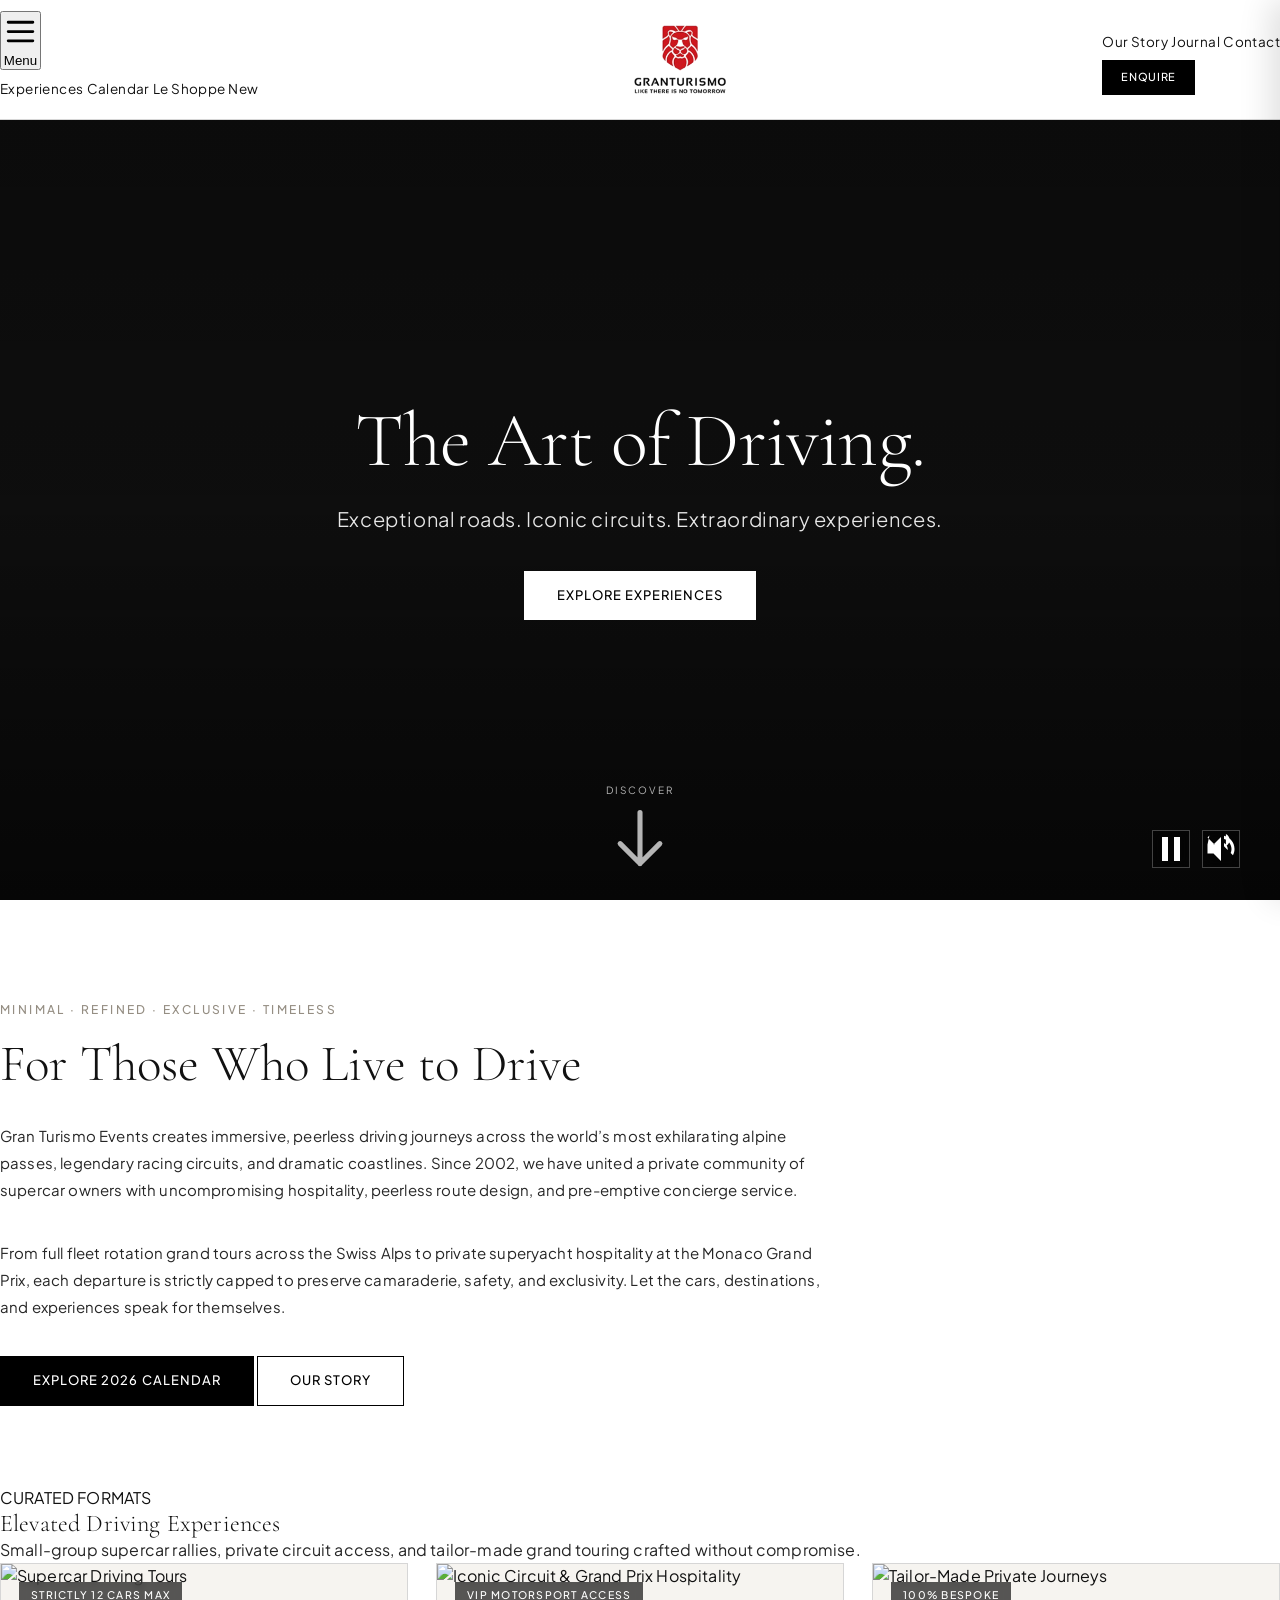
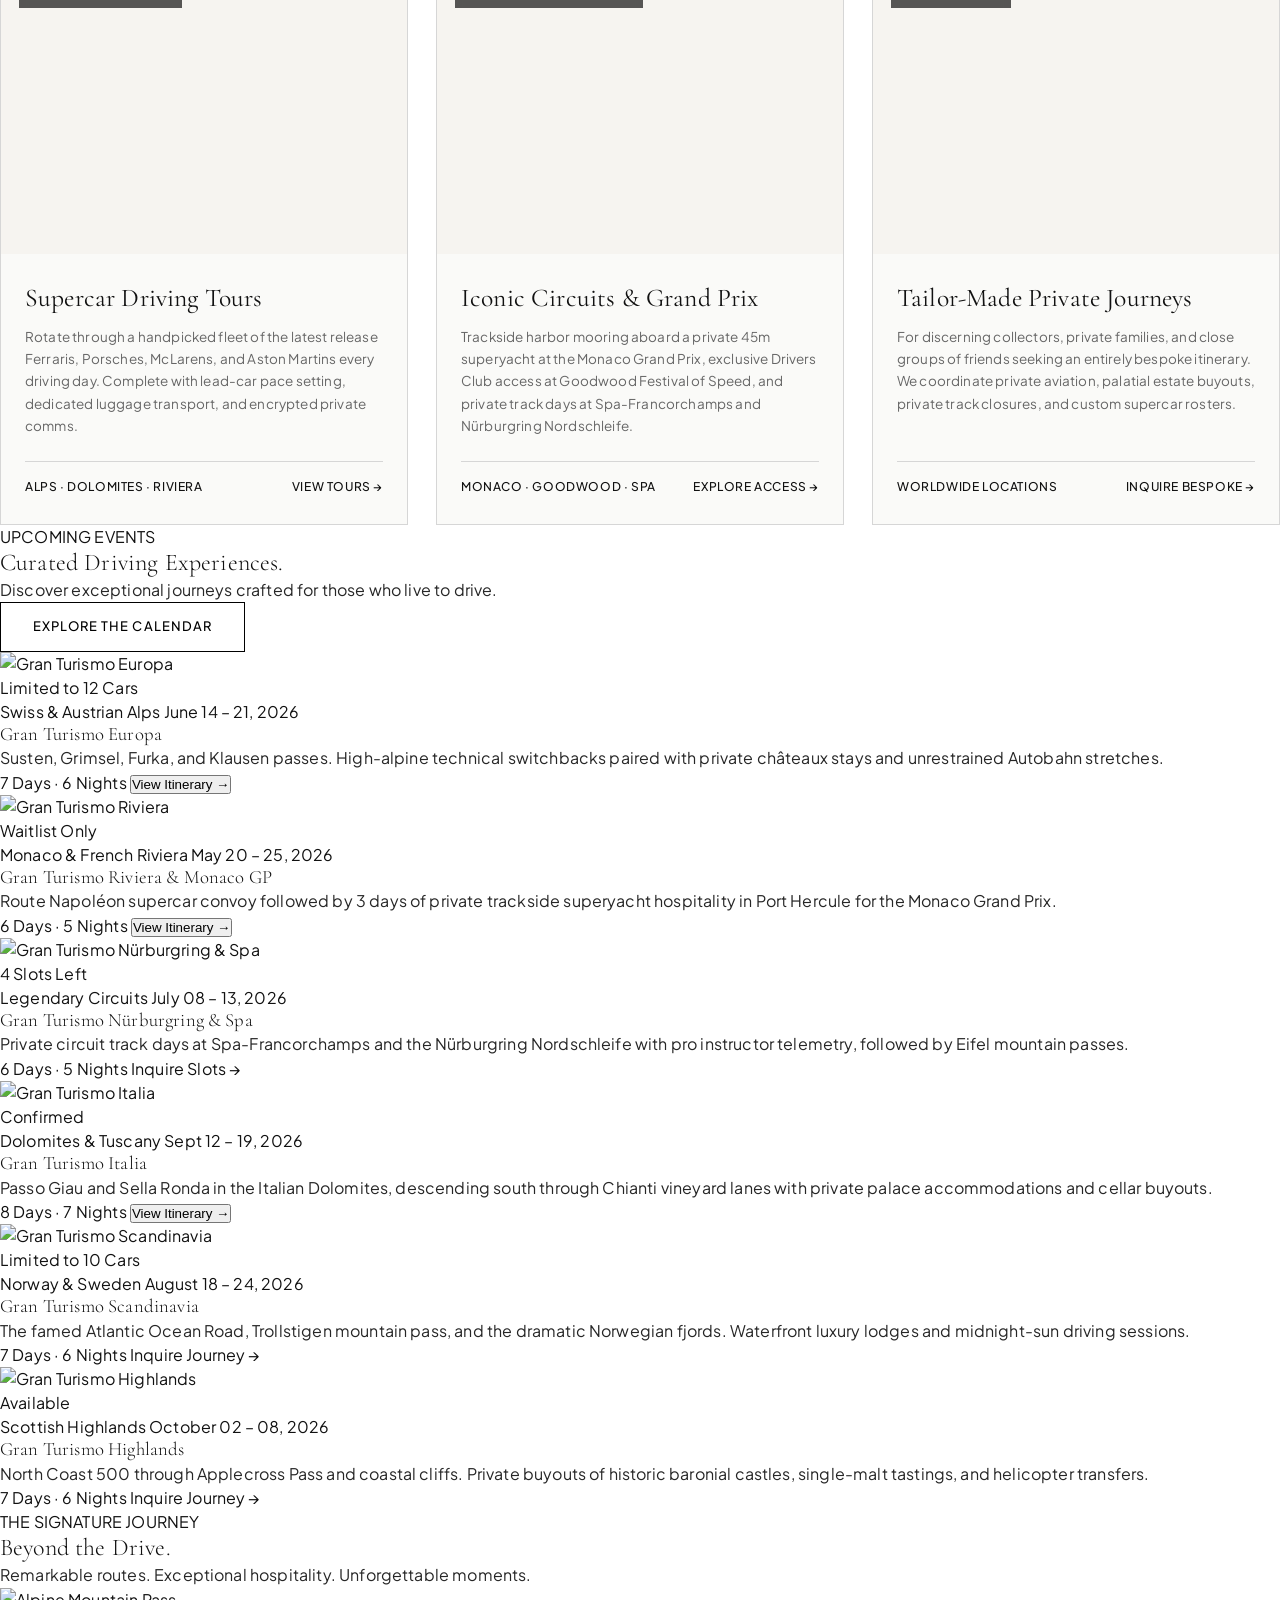
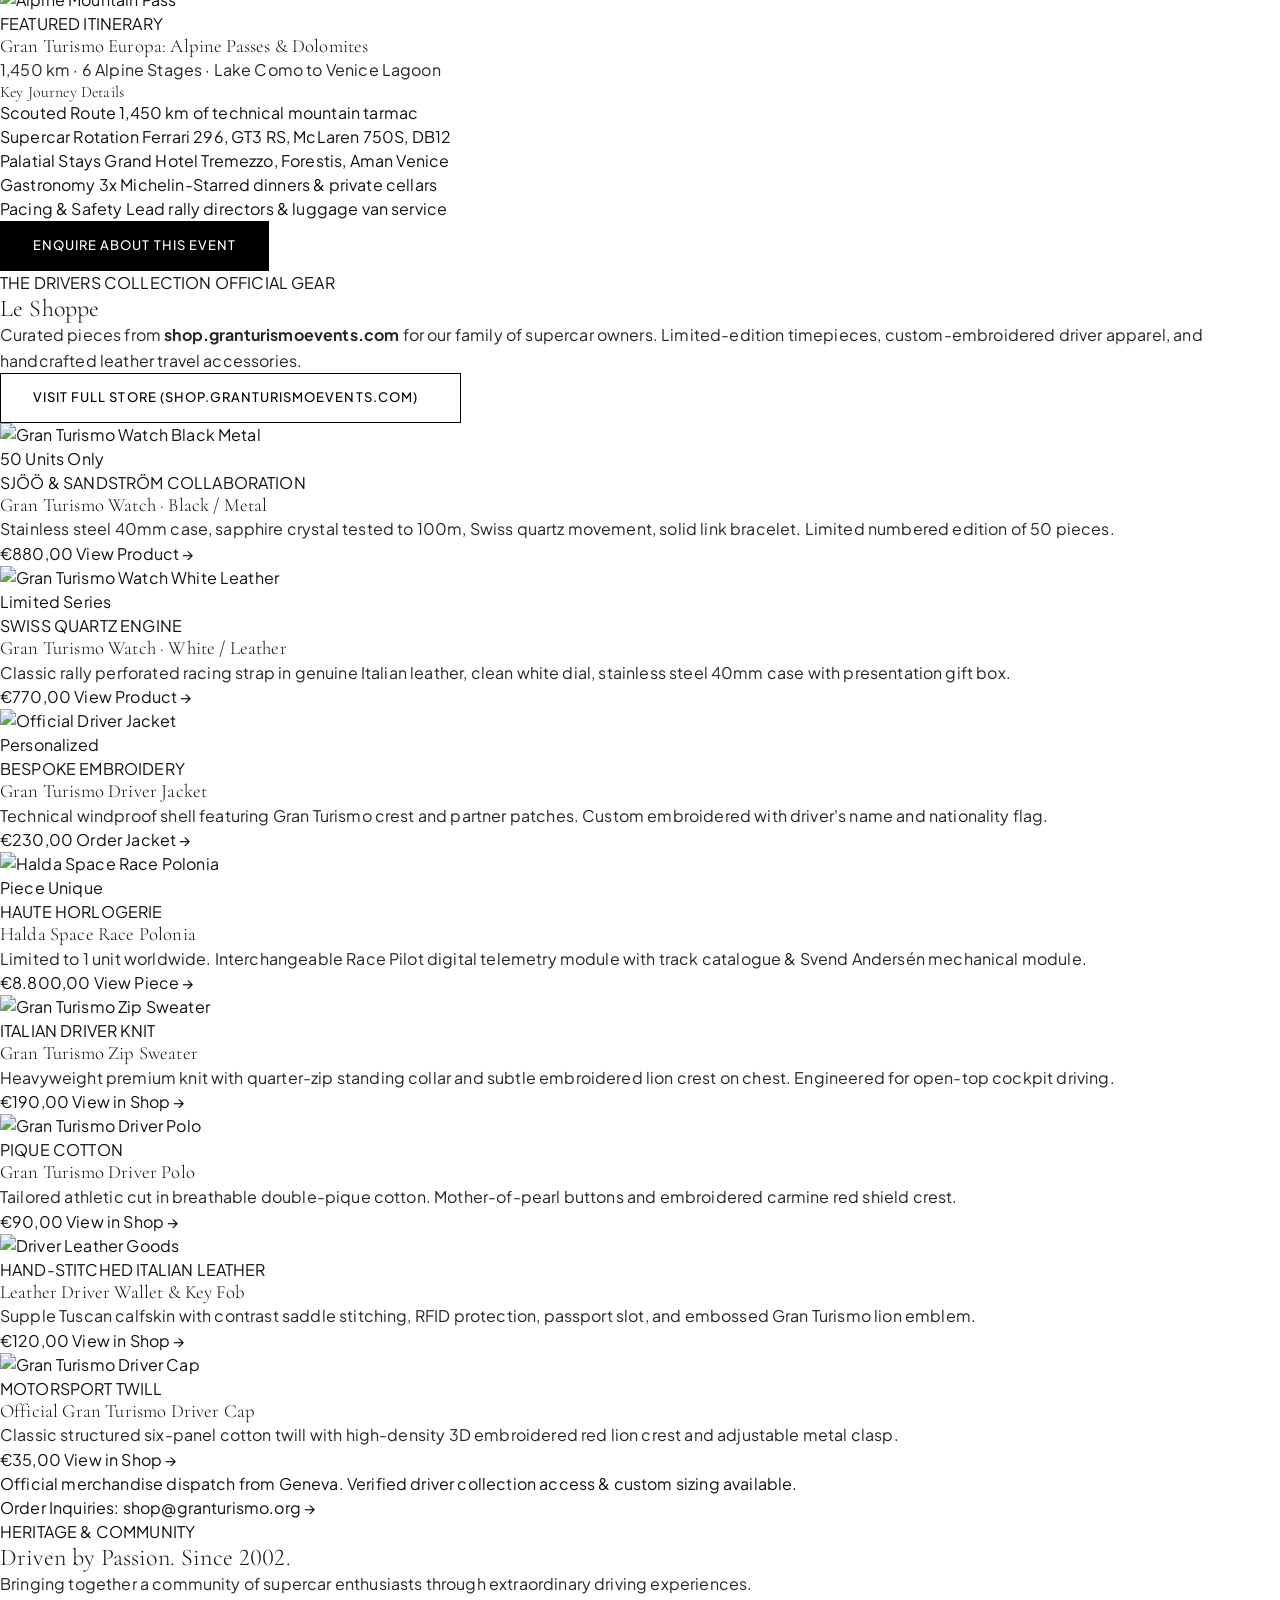
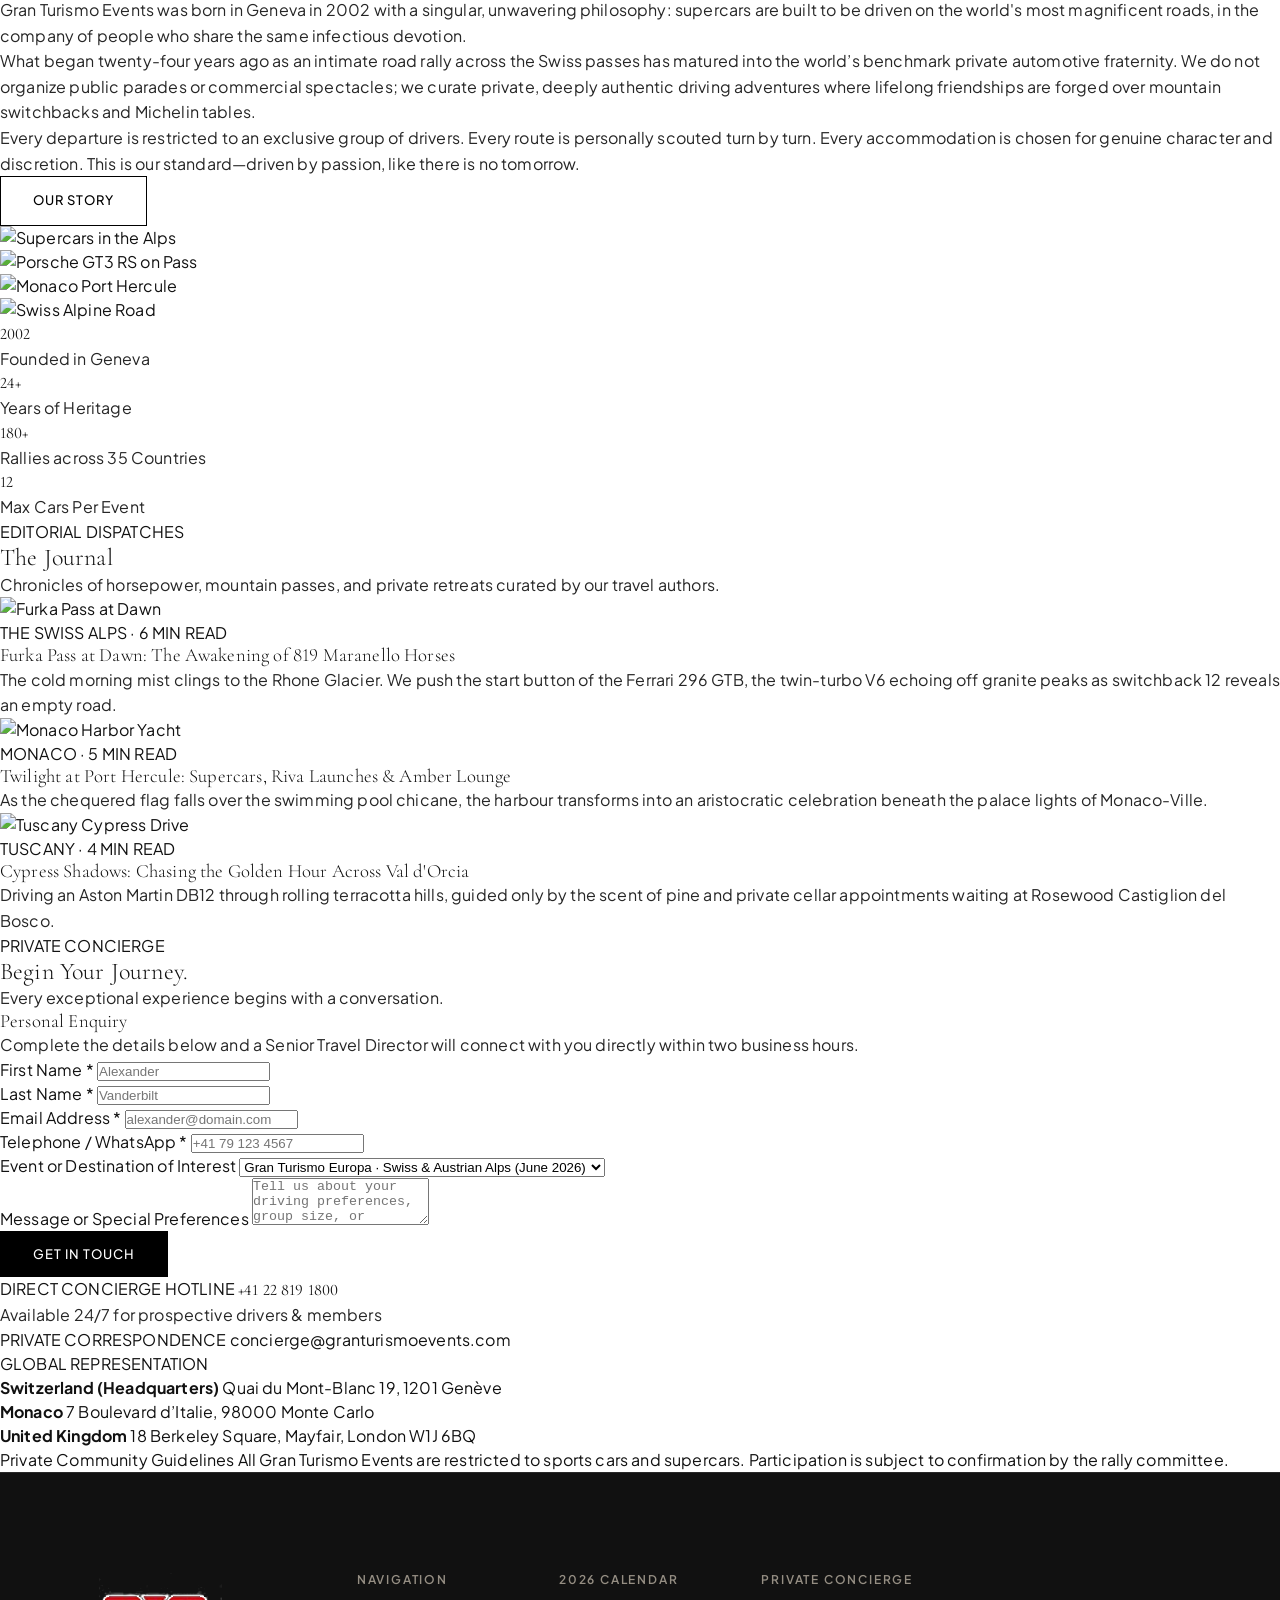
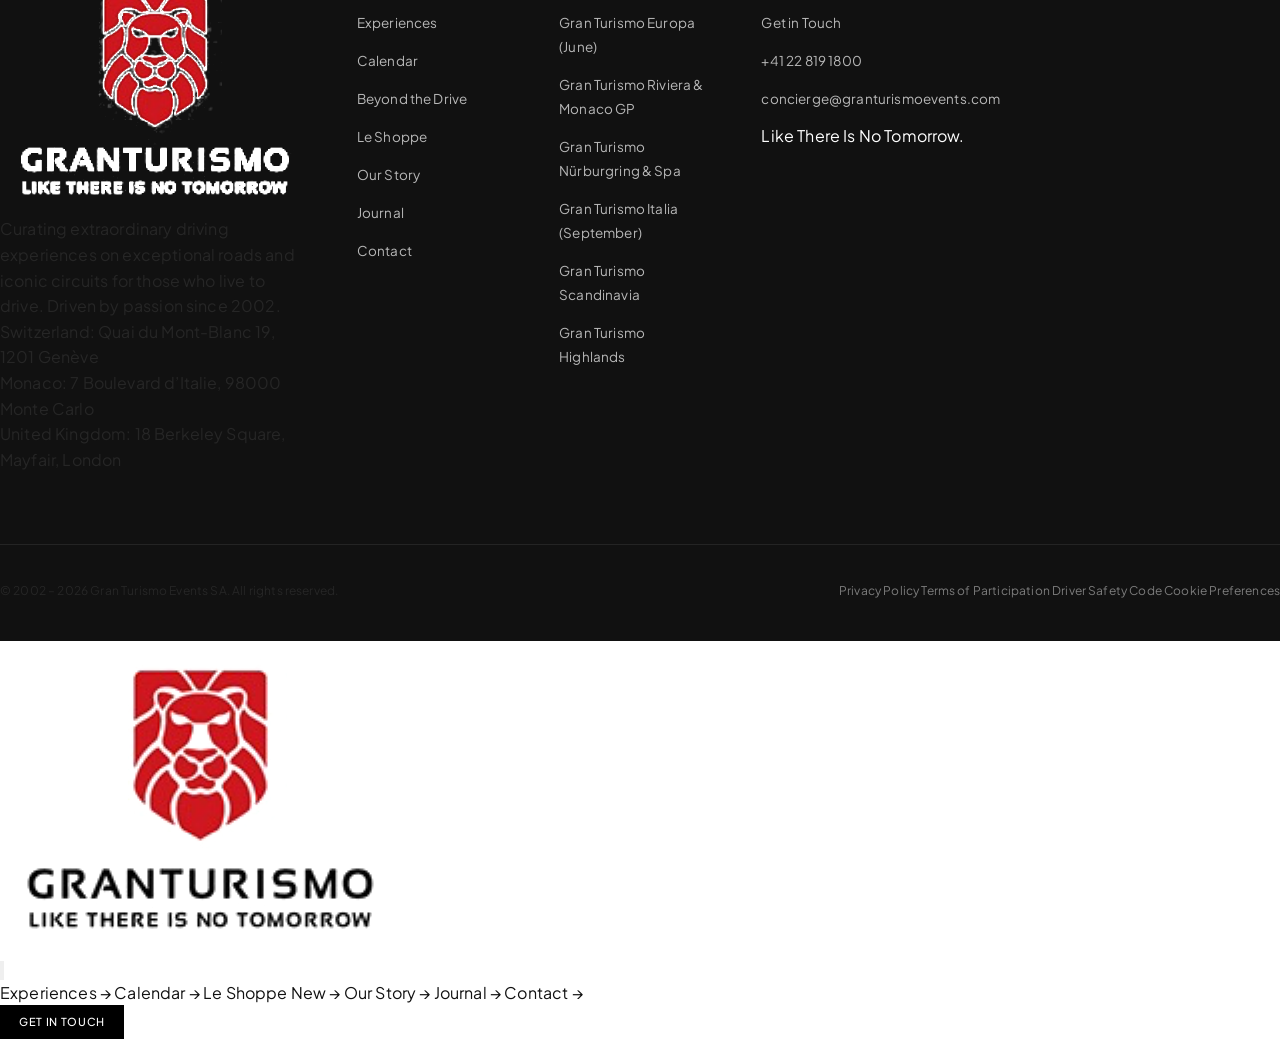
==== commit c069ab72: "refactor: remove calendar badge from hero section for clean minimal look" ====
--- a/index.html
+++ b/index.html
@@ -114,11 +114,6 @@
 
     <!-- Hero Content -->
     <div class="hero-content">
-      <div class="hero-badge">
-        <span class="w-1.5 h-1.5 rounded-full bg-brand-red animate-pulse"></span>
-        GRAN TURISMO EVENTS · 2026 / 2027 CALENDAR
-      </div>
-
       <h1 class="font-apris hero-title">
         The Art of Driving.
       </h1>
@@ -130,9 +125,6 @@
       <div class="flex flex-col sm:flex-row items-center justify-center gap-4">
         <a href="#experiences" class="btn btn-white w-full sm:w-auto">
           Explore Experiences
-        </a>
-        <a href="#calendar" class="btn btn-outline-white w-full sm:w-auto">
-          View 2026 Calendar
         </a>
       </div>
     </div>
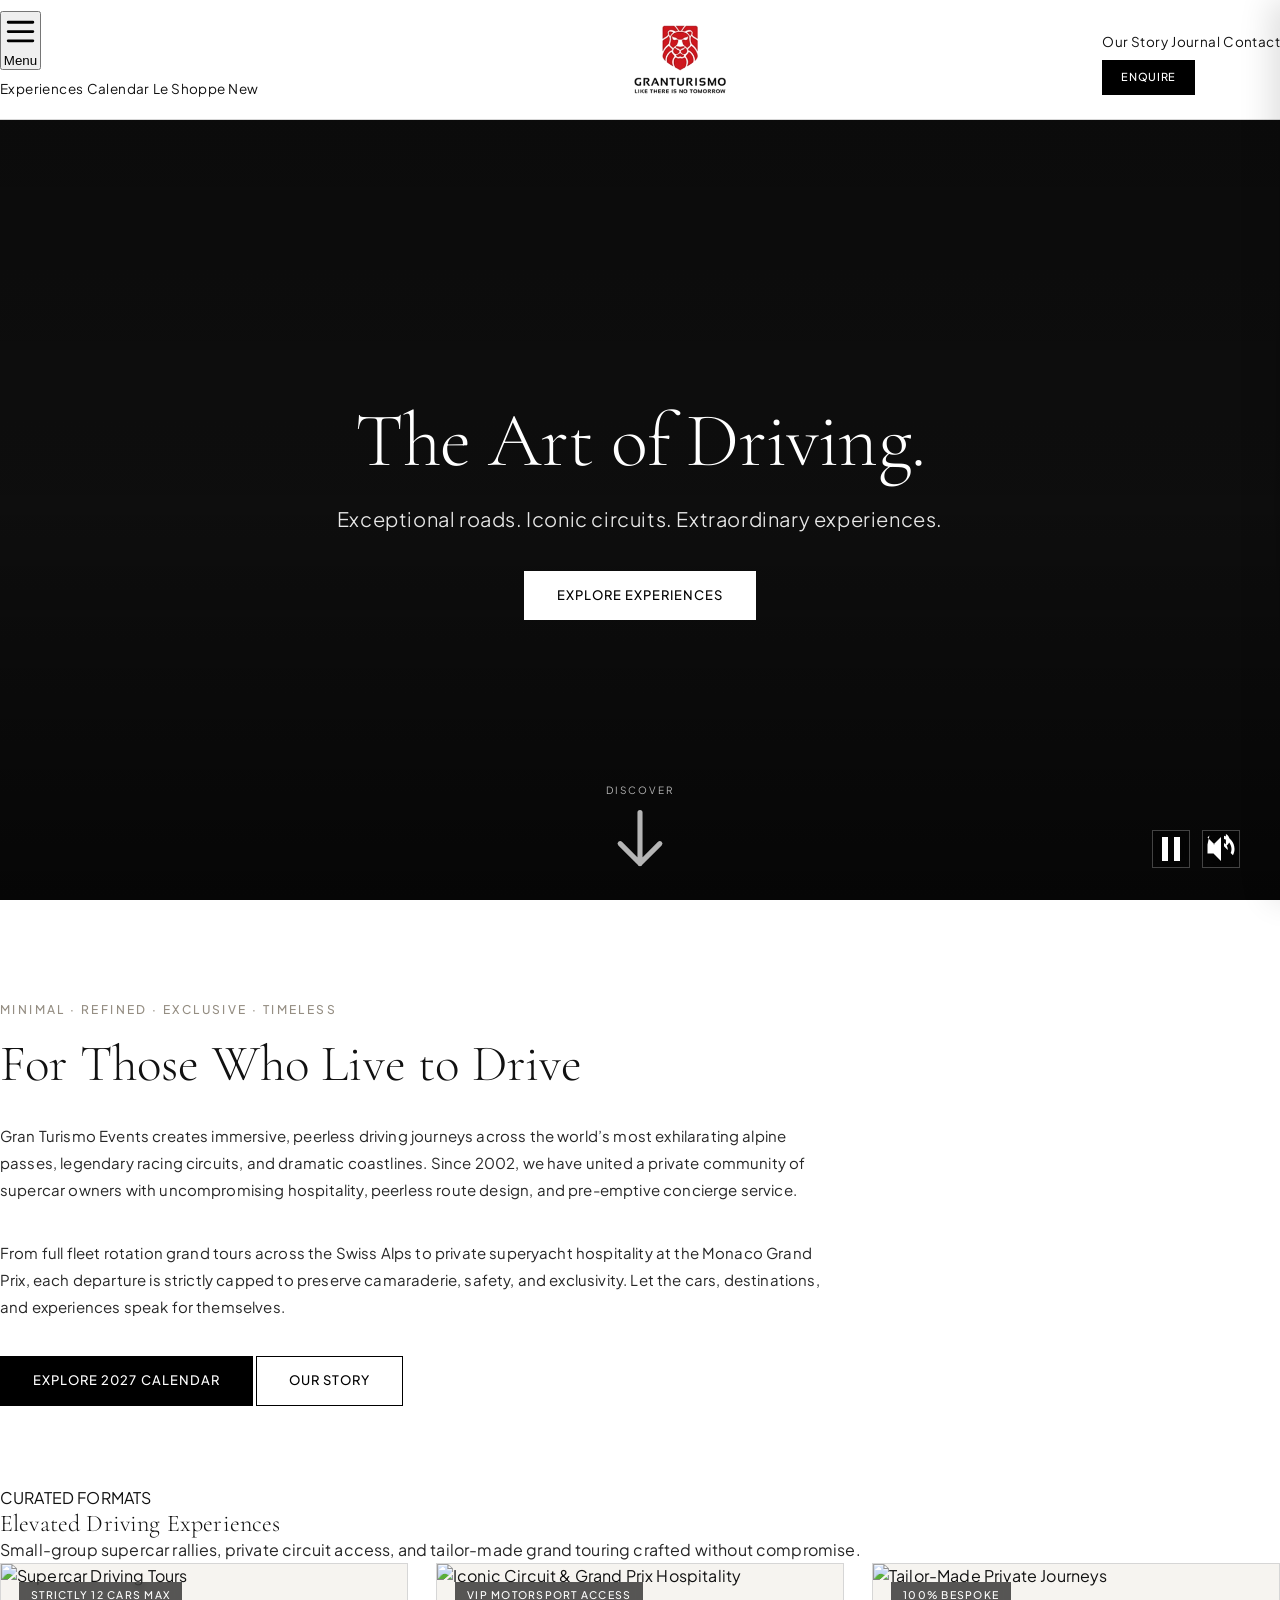
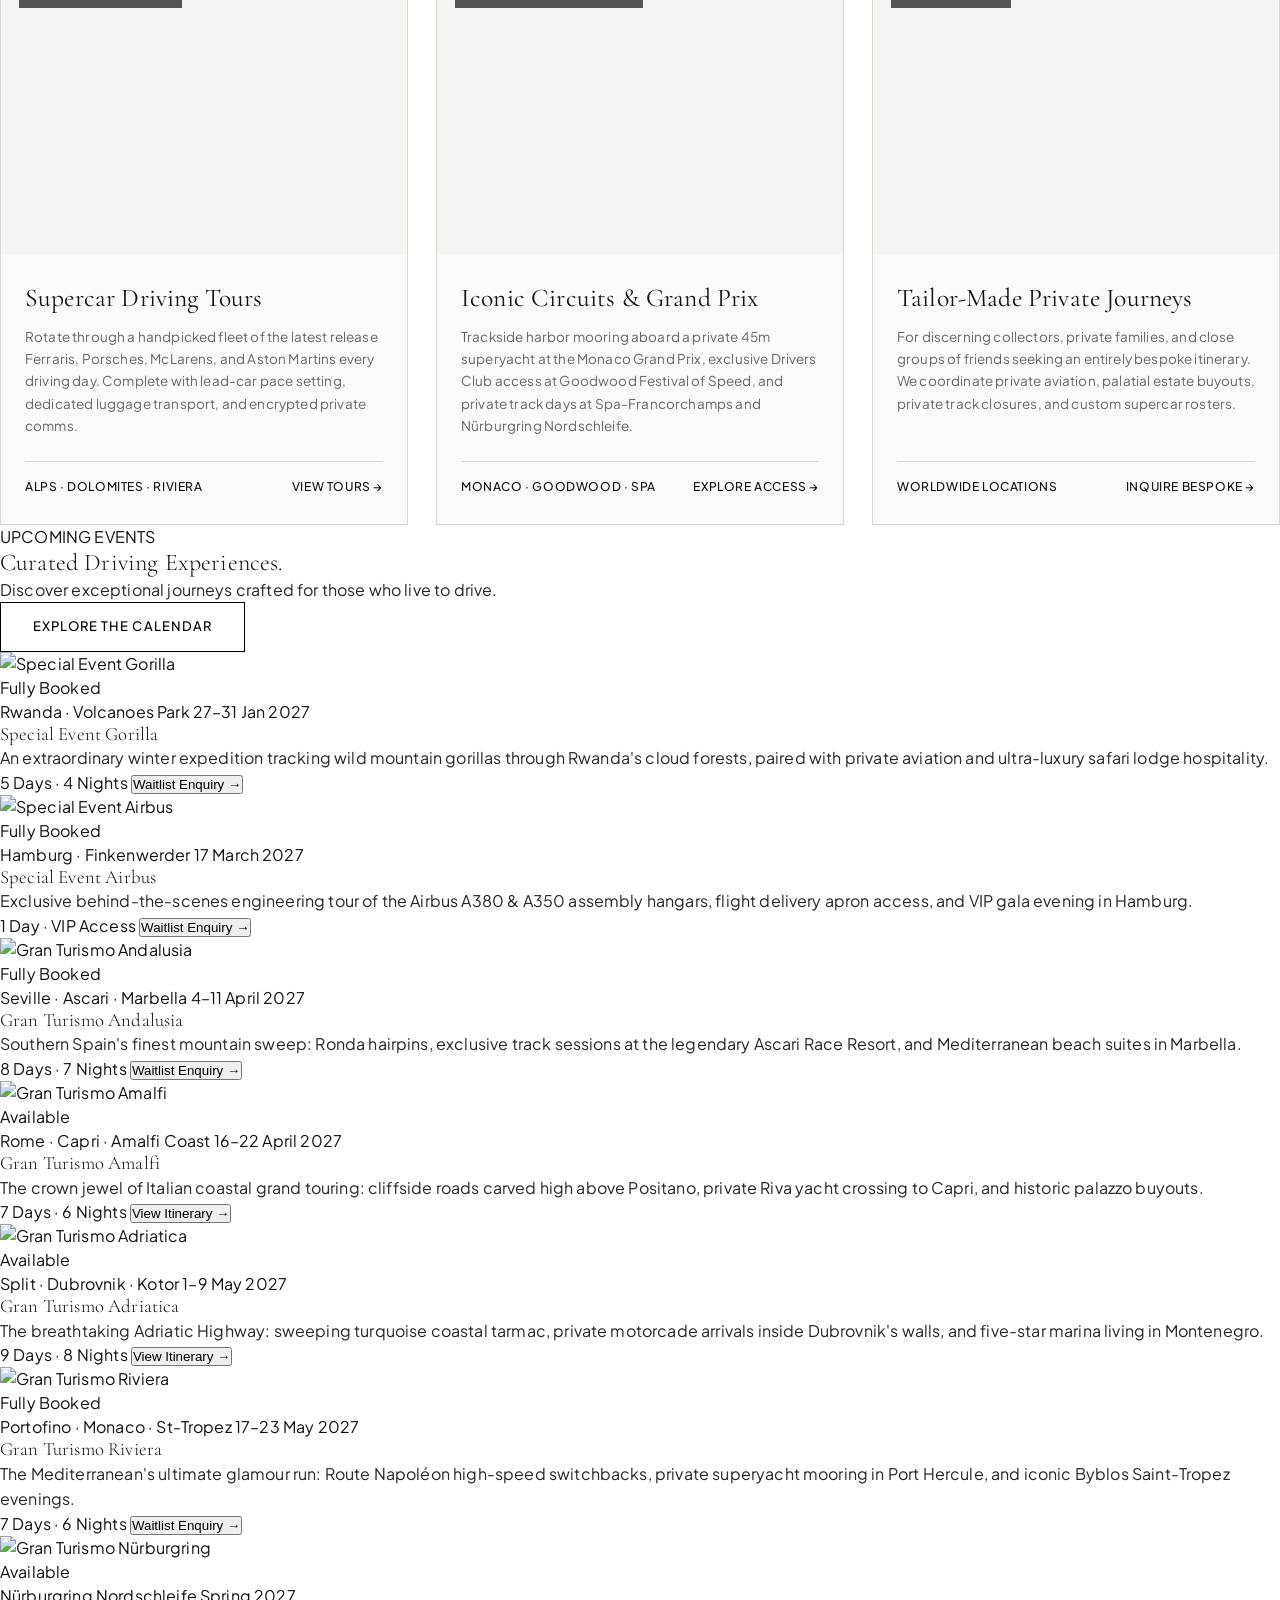
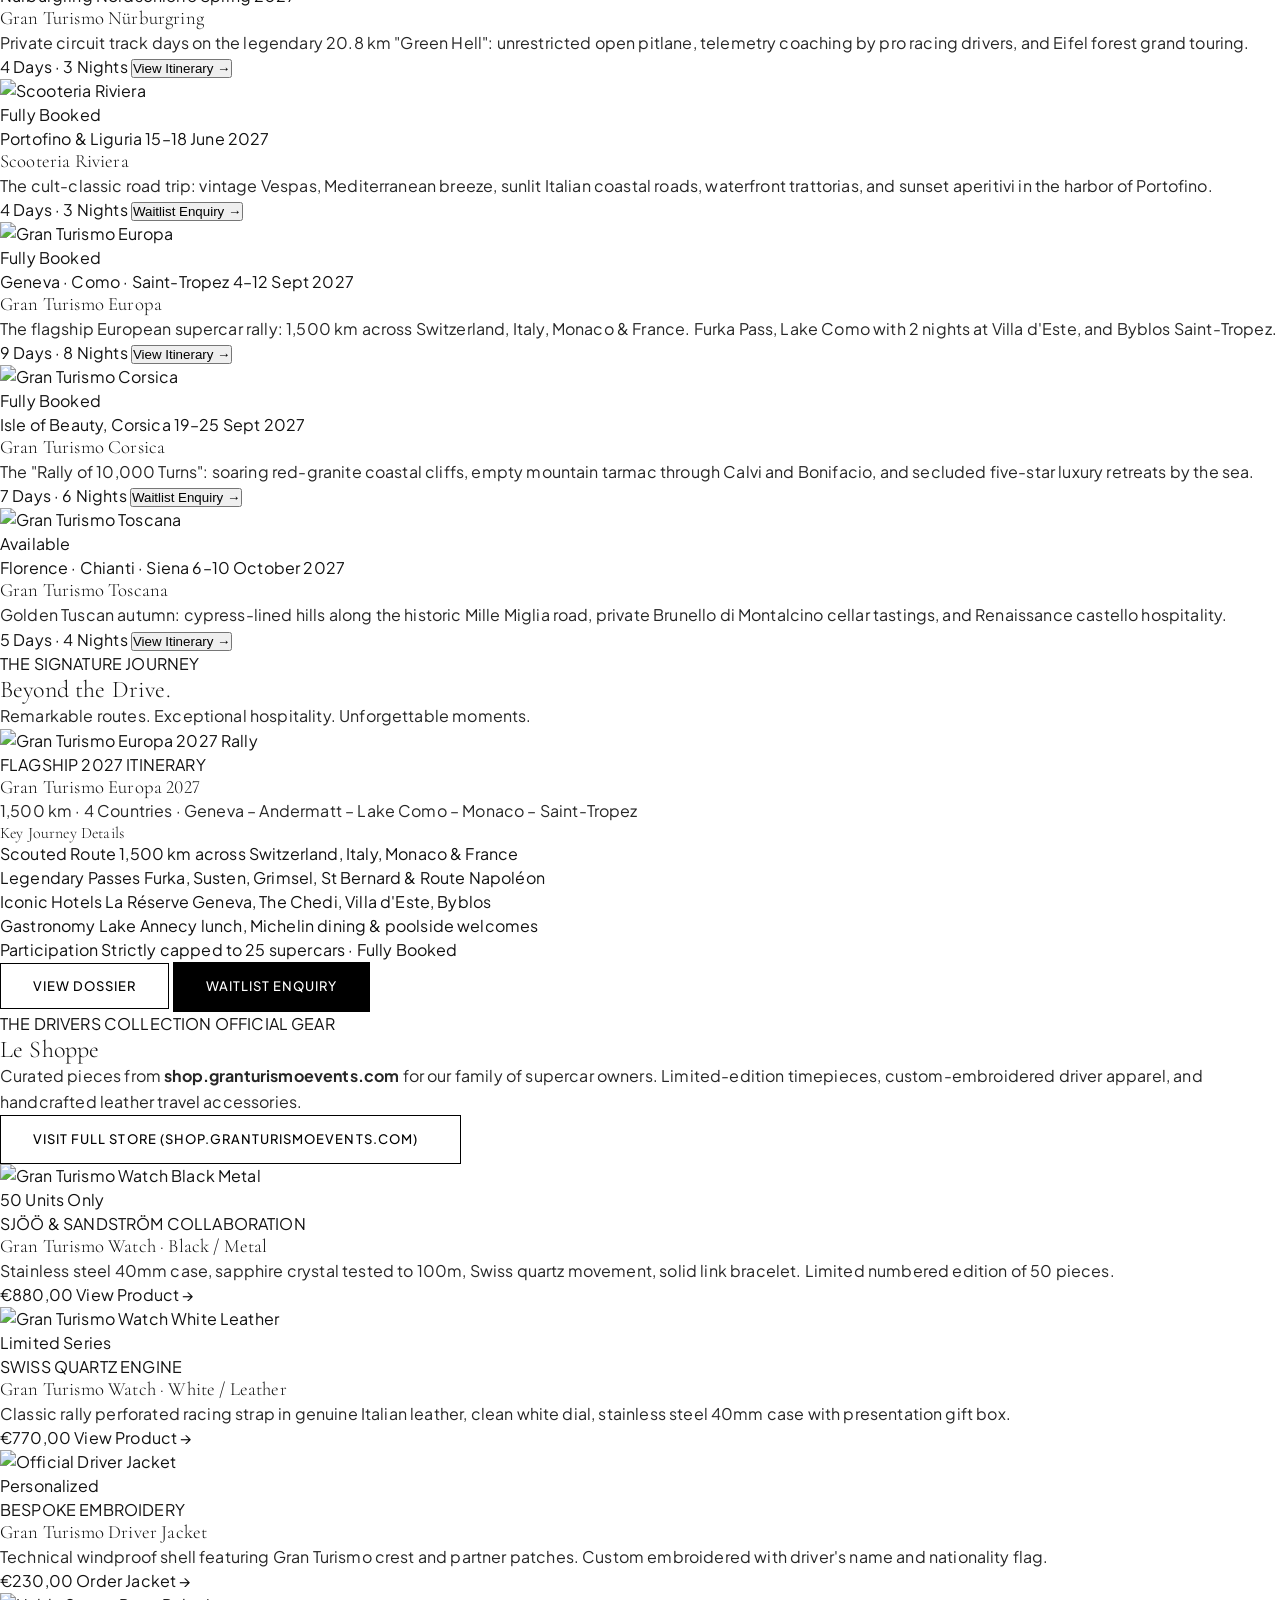
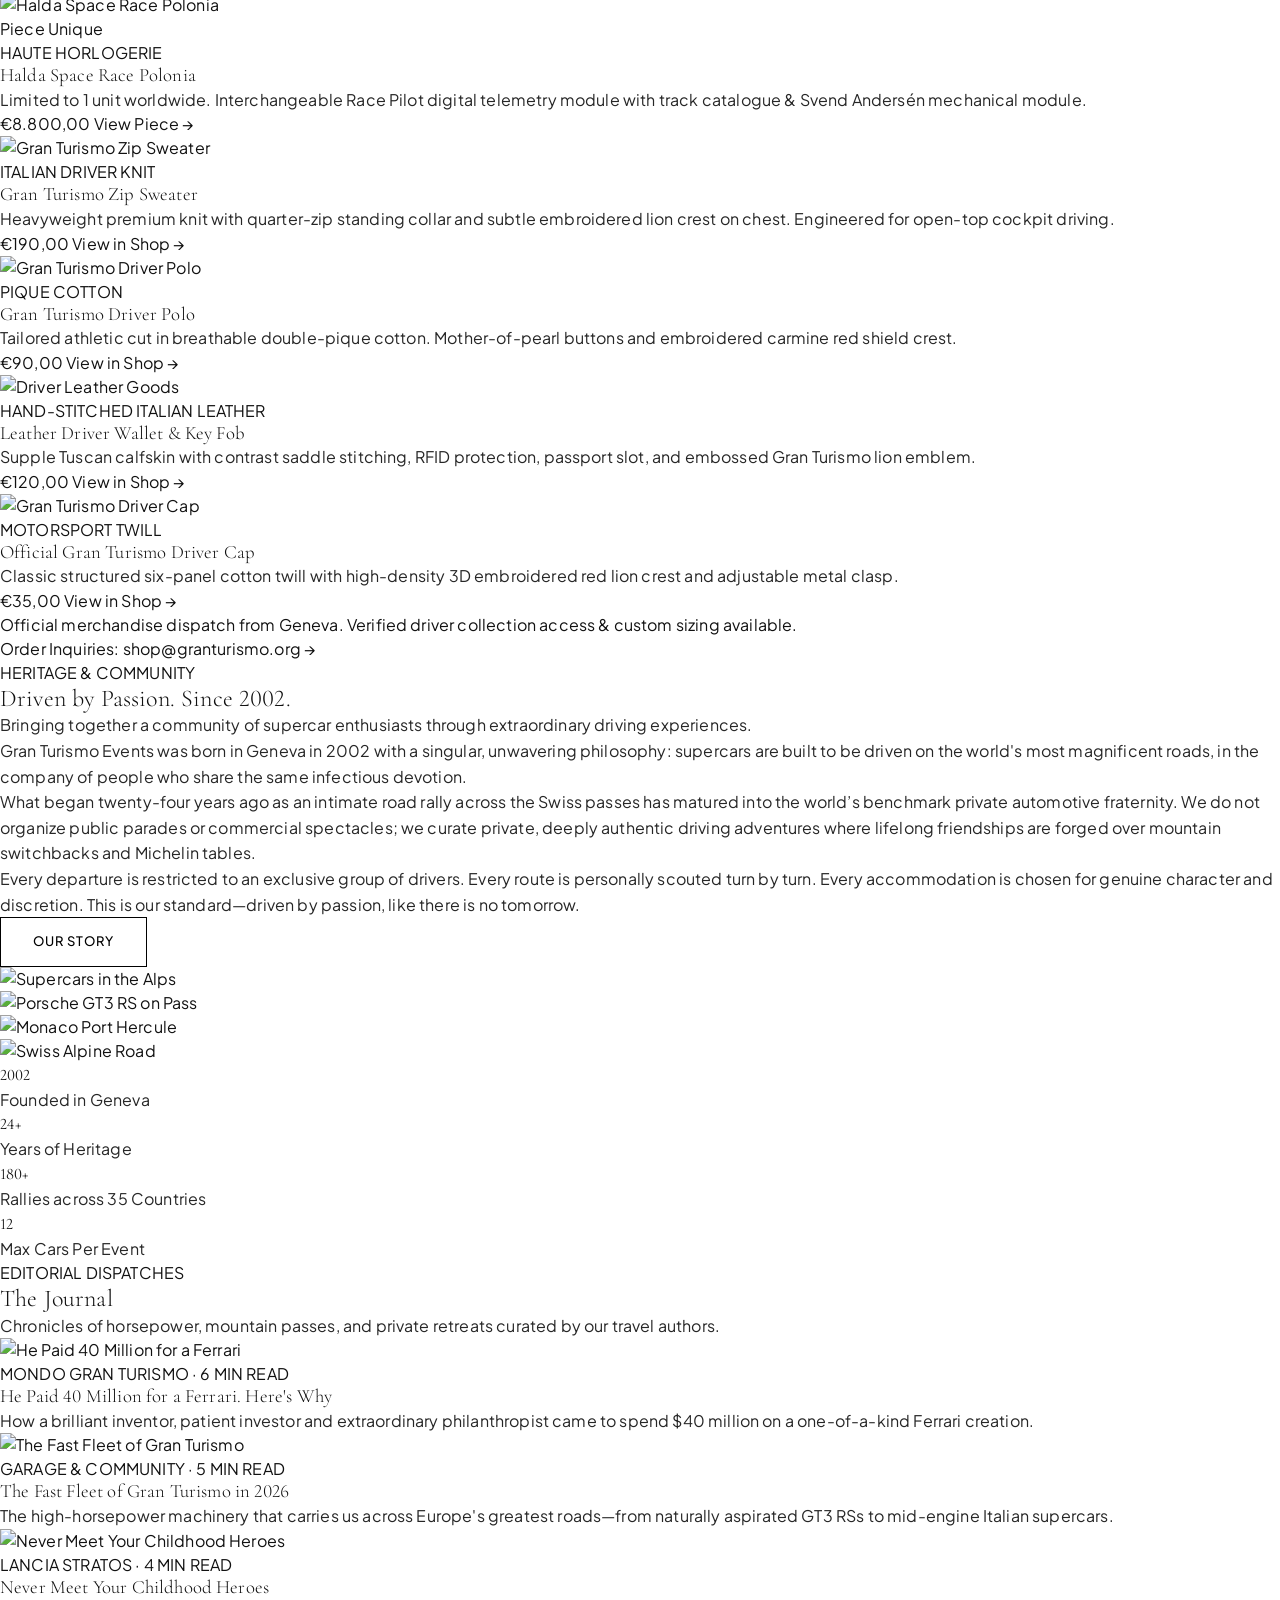
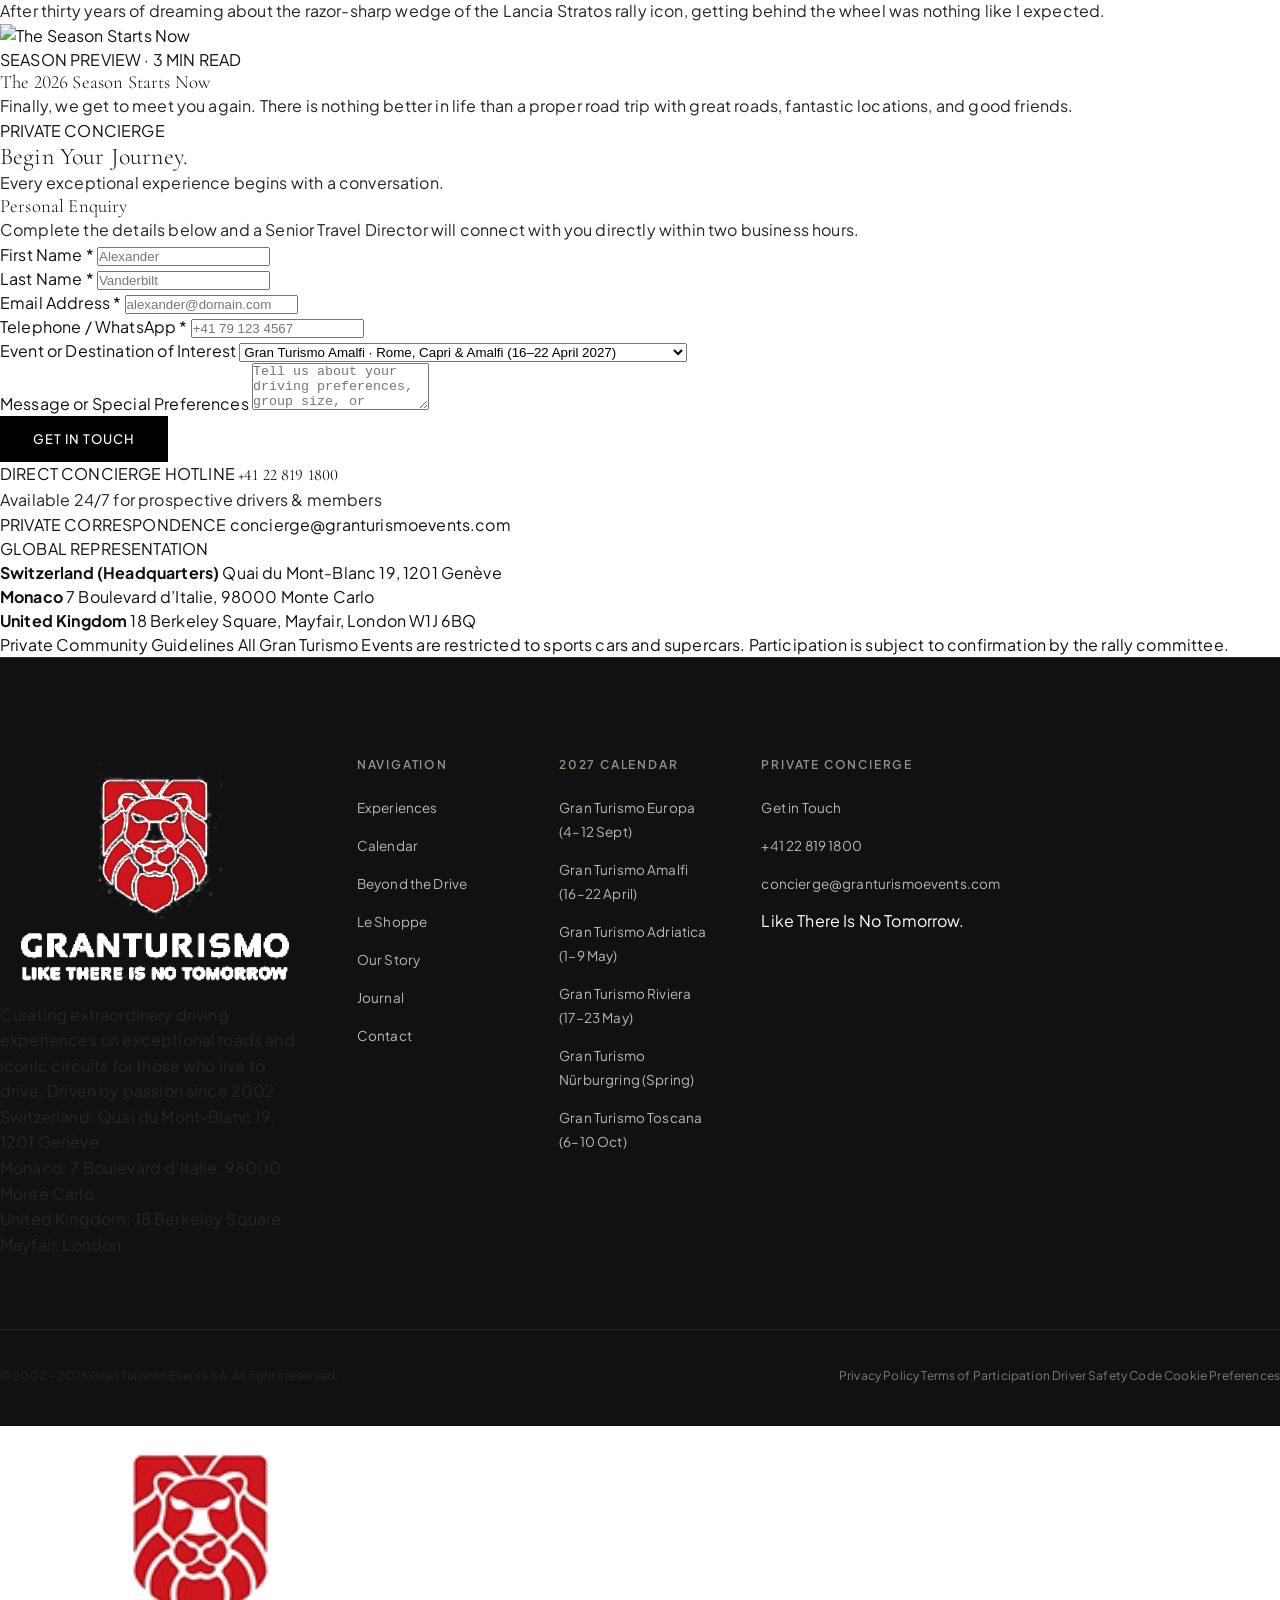
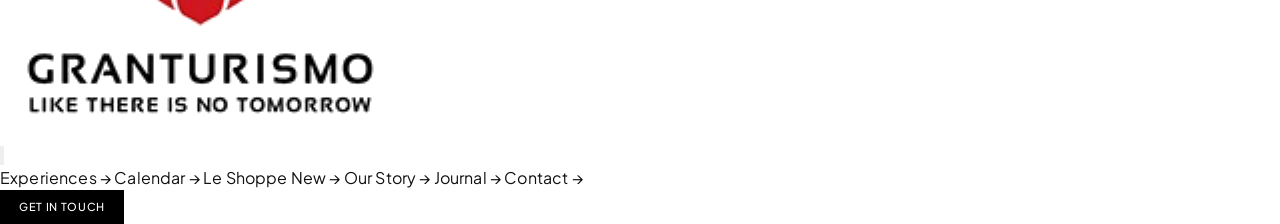
==== commit 718765ae: "Update official 2027 Gran Turismo Events catalog, imagery, and Mondo stories - Integrate 11 official" ====
--- a/index.html
+++ b/index.html
@@ -175,7 +175,7 @@
 
         <div class="flex flex-wrap items-center gap-4 pt-4">
           <a href="#calendar" class="btn btn-primary">
-            Explore 2026 Calendar
+            Explore 2027 Calendar
           </a>
           <a href="#our-story" class="btn btn-outline">
             Our Story
@@ -290,192 +290,347 @@
         </div>
       </div>
 
-      <!-- Spacious, Image-Led Event Cards Grid -->
+      <!-- Spacious, Image-Led Event Cards Grid (Official Gran Turismo Events 2027) -->
       <div class="grid grid-cols-1 md:grid-cols-2 lg:grid-cols-3 gap-8">
         
-        <!-- Event Card 1: Gran Turismo Europa -->
+        <!-- Event 01: Special Event Gorilla -->
         <article class="group bg-off-white border border-charcoal-200 overflow-hidden flex flex-col justify-between hover:border-black transition-all">
           <div>
             <div class="w-full h-64 overflow-hidden relative">
-              <img src="https://images.unsplash.com/photo-1502784444187-359ac186c5bb?auto=format&fit=crop&w=800&q=80" alt="Gran Turismo Europa" class="w-full h-full object-cover group-hover:scale-105 transition-transform duration-500">
+              <img src="https://www.granturismoevents.com/_Pages/4512/Image920x380.jpg" alt="Special Event Gorilla" class="w-full h-full object-cover group-hover:scale-105 transition-transform duration-500">
               <span class="absolute top-4 right-4 text-[10px] uppercase font-bold tracking-widest px-2.5 py-1 bg-black text-white">
-                Limited to 12 Cars
+                Fully Booked
               </span>
             </div>
             <div class="p-6">
               <div class="flex items-center justify-between text-xs font-medium text-taupe uppercase tracking-wider mb-2">
-                <span>Swiss &amp; Austrian Alps</span>
-                <span class="text-charcoal-900 font-semibold">June 14 – 21, 2026</span>
+                <span>Rwanda · Volcanoes Park</span>
+                <span class="text-charcoal-900 font-semibold">27–31 Jan 2027</span>
+              </div>
+              <h3 class="font-apris text-2xl text-charcoal-900 mb-2 group-hover:text-brand-red transition-colors">
+                Special Event Gorilla
+              </h3>
+              <p class="text-xs text-charcoal-500 leading-relaxed mb-4">
+                An extraordinary winter expedition tracking wild mountain gorillas through Rwanda's cloud forests, paired with private aviation and ultra-luxury safari lodge hospitality.
+              </p>
+            </div>
+          </div>
+          <div class="px-6 pb-6 pt-4 border-t border-charcoal-200 flex items-center justify-between text-xs">
+            <span class="font-medium text-charcoal-700">5 Days · 4 Nights</span>
+            <button type="button" data-open-modal="modal-concierge" class="text-brand-red font-semibold hover:underline inline-flex items-center gap-1">
+              <span>Waitlist Enquiry</span>
+              <span>→</span>
+            </button>
+          </div>
+        </article>
+
+        <!-- Event 02: Special Event Airbus -->
+        <article class="group bg-off-white border border-charcoal-200 overflow-hidden flex flex-col justify-between hover:border-black transition-all">
+          <div>
+            <div class="w-full h-64 overflow-hidden relative">
+              <img src="https://www.granturismoevents.com/_Pages/4538/Image920x380.jpg" alt="Special Event Airbus" class="w-full h-full object-cover group-hover:scale-105 transition-transform duration-500">
+              <span class="absolute top-4 right-4 text-[10px] uppercase font-bold tracking-widest px-2.5 py-1 bg-black text-white">
+                Fully Booked
+              </span>
+            </div>
+            <div class="p-6">
+              <div class="flex items-center justify-between text-xs font-medium text-taupe uppercase tracking-wider mb-2">
+                <span>Hamburg · Finkenwerder</span>
+                <span class="text-charcoal-900 font-semibold">17 March 2027</span>
+              </div>
+              <h3 class="font-apris text-2xl text-charcoal-900 mb-2 group-hover:text-brand-red transition-colors">
+                Special Event Airbus
+              </h3>
+              <p class="text-xs text-charcoal-500 leading-relaxed mb-4">
+                Exclusive behind-the-scenes engineering tour of the Airbus A380 &amp; A350 assembly hangars, flight delivery apron access, and VIP gala evening in Hamburg.
+              </p>
+            </div>
+          </div>
+          <div class="px-6 pb-6 pt-4 border-t border-charcoal-200 flex items-center justify-between text-xs">
+            <span class="font-medium text-charcoal-700">1 Day · VIP Access</span>
+            <button type="button" data-open-modal="modal-concierge" class="text-brand-red font-semibold hover:underline inline-flex items-center gap-1">
+              <span>Waitlist Enquiry</span>
+              <span>→</span>
+            </button>
+          </div>
+        </article>
+
+        <!-- Event 03: Gran Turismo Andalusia -->
+        <article class="group bg-off-white border border-charcoal-200 overflow-hidden flex flex-col justify-between hover:border-black transition-all">
+          <div>
+            <div class="w-full h-64 overflow-hidden relative">
+              <img src="https://www.granturismoevents.com/_Pages/4525/Image920x380.jpg" alt="Gran Turismo Andalusia" class="w-full h-full object-cover group-hover:scale-105 transition-transform duration-500">
+              <span class="absolute top-4 right-4 text-[10px] uppercase font-bold tracking-widest px-2.5 py-1 bg-black text-white">
+                Fully Booked
+              </span>
+            </div>
+            <div class="p-6">
+              <div class="flex items-center justify-between text-xs font-medium text-taupe uppercase tracking-wider mb-2">
+                <span>Seville · Ascari · Marbella</span>
+                <span class="text-charcoal-900 font-semibold">4–11 April 2027</span>
+              </div>
+              <h3 class="font-apris text-2xl text-charcoal-900 mb-2 group-hover:text-brand-red transition-colors">
+                Gran Turismo Andalusia
+              </h3>
+              <p class="text-xs text-charcoal-500 leading-relaxed mb-4">
+                Southern Spain's finest mountain sweep: Ronda hairpins, exclusive track sessions at the legendary Ascari Race Resort, and Mediterranean beach suites in Marbella.
+              </p>
+            </div>
+          </div>
+          <div class="px-6 pb-6 pt-4 border-t border-charcoal-200 flex items-center justify-between text-xs">
+            <span class="font-medium text-charcoal-700">8 Days · 7 Nights</span>
+            <button type="button" data-open-modal="modal-concierge" class="text-brand-red font-semibold hover:underline inline-flex items-center gap-1">
+              <span>Waitlist Enquiry</span>
+              <span>→</span>
+            </button>
+          </div>
+        </article>
+
+        <!-- Event 04: Gran Turismo Amalfi -->
+        <article class="group bg-off-white border border-charcoal-200 overflow-hidden flex flex-col justify-between hover:border-black transition-all">
+          <div>
+            <div class="w-full h-64 overflow-hidden relative">
+              <img src="https://www.granturismoevents.com/_Pages/4527/Image920x380.jpg" alt="Gran Turismo Amalfi" class="w-full h-full object-cover group-hover:scale-105 transition-transform duration-500">
+              <span class="absolute top-4 right-4 text-[10px] uppercase font-bold tracking-widest px-2.5 py-1 bg-emerald-700 text-white">
+                Available
+              </span>
+            </div>
+            <div class="p-6">
+              <div class="flex items-center justify-between text-xs font-medium text-taupe uppercase tracking-wider mb-2">
+                <span>Rome · Capri · Amalfi Coast</span>
+                <span class="text-charcoal-900 font-semibold">16–22 April 2027</span>
+              </div>
+              <h3 class="font-apris text-2xl text-charcoal-900 mb-2 group-hover:text-brand-red transition-colors">
+                Gran Turismo Amalfi
+              </h3>
+              <p class="text-xs text-charcoal-500 leading-relaxed mb-4">
+                The crown jewel of Italian coastal grand touring: cliffside roads carved high above Positano, private Riva yacht crossing to Capri, and historic palazzo buyouts.
+              </p>
+            </div>
+          </div>
+          <div class="px-6 pb-6 pt-4 border-t border-charcoal-200 flex items-center justify-between text-xs">
+            <span class="font-medium text-charcoal-700">7 Days · 6 Nights</span>
+            <button type="button" data-itinerary-id="gran-turismo-amalfi" class="text-brand-red font-semibold hover:underline inline-flex items-center gap-1">
+              <span>View Itinerary</span>
+              <span>→</span>
+            </button>
+          </div>
+        </article>
+
+        <!-- Event 05: Gran Turismo Adriatica -->
+        <article class="group bg-off-white border border-charcoal-200 overflow-hidden flex flex-col justify-between hover:border-black transition-all">
+          <div>
+            <div class="w-full h-64 overflow-hidden relative">
+              <img src="https://www.granturismoevents.com/_Pages/4517/Image920x380.jpg" alt="Gran Turismo Adriatica" class="w-full h-full object-cover group-hover:scale-105 transition-transform duration-500">
+              <span class="absolute top-4 right-4 text-[10px] uppercase font-bold tracking-widest px-2.5 py-1 bg-emerald-700 text-white">
+                Available
+              </span>
+            </div>
+            <div class="p-6">
+              <div class="flex items-center justify-between text-xs font-medium text-taupe uppercase tracking-wider mb-2">
+                <span>Split · Dubrovnik · Kotor</span>
+                <span class="text-charcoal-900 font-semibold">1–9 May 2027</span>
+              </div>
+              <h3 class="font-apris text-2xl text-charcoal-900 mb-2 group-hover:text-brand-red transition-colors">
+                Gran Turismo Adriatica
+              </h3>
+              <p class="text-xs text-charcoal-500 leading-relaxed mb-4">
+                The breathtaking Adriatic Highway: sweeping turquoise coastal tarmac, private motorcade arrivals inside Dubrovnik's walls, and five-star marina living in Montenegro.
+              </p>
+            </div>
+          </div>
+          <div class="px-6 pb-6 pt-4 border-t border-charcoal-200 flex items-center justify-between text-xs">
+            <span class="font-medium text-charcoal-700">9 Days · 8 Nights</span>
+            <button type="button" data-itinerary-id="gran-turismo-adriatica" class="text-brand-red font-semibold hover:underline inline-flex items-center gap-1">
+              <span>View Itinerary</span>
+              <span>→</span>
+            </button>
+          </div>
+        </article>
+
+        <!-- Event 06: Gran Turismo Riviera -->
+        <article class="group bg-off-white border border-charcoal-200 overflow-hidden flex flex-col justify-between hover:border-black transition-all">
+          <div>
+            <div class="w-full h-64 overflow-hidden relative">
+              <img src="https://www.granturismoevents.com/_Pages/4529/Image920x380.jpg" alt="Gran Turismo Riviera" class="w-full h-full object-cover group-hover:scale-105 transition-transform duration-500">
+              <span class="absolute top-4 right-4 text-[10px] uppercase font-bold tracking-widest px-2.5 py-1 bg-black text-white">
+                Fully Booked
+              </span>
+            </div>
+            <div class="p-6">
+              <div class="flex items-center justify-between text-xs font-medium text-taupe uppercase tracking-wider mb-2">
+                <span>Portofino · Monaco · St-Tropez</span>
+                <span class="text-charcoal-900 font-semibold">17–23 May 2027</span>
+              </div>
+              <h3 class="font-apris text-2xl text-charcoal-900 mb-2 group-hover:text-brand-red transition-colors">
+                Gran Turismo Riviera
+              </h3>
+              <p class="text-xs text-charcoal-500 leading-relaxed mb-4">
+                The Mediterranean's ultimate glamour run: Route Napoléon high-speed switchbacks, private superyacht mooring in Port Hercule, and iconic Byblos Saint-Tropez evenings.
+              </p>
+            </div>
+          </div>
+          <div class="px-6 pb-6 pt-4 border-t border-charcoal-200 flex items-center justify-between text-xs">
+            <span class="font-medium text-charcoal-700">7 Days · 6 Nights</span>
+            <button type="button" data-open-modal="modal-concierge" class="text-brand-red font-semibold hover:underline inline-flex items-center gap-1">
+              <span>Waitlist Enquiry</span>
+              <span>→</span>
+            </button>
+          </div>
+        </article>
+
+        <!-- Event 07: Gran Turismo Nurburgring -->
+        <article class="group bg-off-white border border-charcoal-200 overflow-hidden flex flex-col justify-between hover:border-black transition-all">
+          <div>
+            <div class="w-full h-64 overflow-hidden relative">
+              <img src="https://www.granturismoevents.com/_Pages/4519/Image920x380.jpg" alt="Gran Turismo Nürburgring" class="w-full h-full object-cover group-hover:scale-105 transition-transform duration-500">
+              <span class="absolute top-4 right-4 text-[10px] uppercase font-bold tracking-widest px-2.5 py-1 bg-emerald-700 text-white">
+                Available
+              </span>
+            </div>
+            <div class="p-6">
+              <div class="flex items-center justify-between text-xs font-medium text-taupe uppercase tracking-wider mb-2">
+                <span>Nürburgring Nordschleife</span>
+                <span class="text-charcoal-900 font-semibold">Spring 2027</span>
+              </div>
+              <h3 class="font-apris text-2xl text-charcoal-900 mb-2 group-hover:text-brand-red transition-colors">
+                Gran Turismo Nürburgring
+              </h3>
+              <p class="text-xs text-charcoal-500 leading-relaxed mb-4">
+                Private circuit track days on the legendary 20.8 km "Green Hell": unrestricted open pitlane, telemetry coaching by pro racing drivers, and Eifel forest grand touring.
+              </p>
+            </div>
+          </div>
+          <div class="px-6 pb-6 pt-4 border-t border-charcoal-200 flex items-center justify-between text-xs">
+            <span class="font-medium text-charcoal-700">4 Days · 3 Nights</span>
+            <button type="button" data-itinerary-id="gran-turismo-nurburgring" class="text-brand-red font-semibold hover:underline inline-flex items-center gap-1">
+              <span>View Itinerary</span>
+              <span>→</span>
+            </button>
+          </div>
+        </article>
+
+        <!-- Event 08: Scooteria Riviera -->
+        <article class="group bg-off-white border border-charcoal-200 overflow-hidden flex flex-col justify-between hover:border-black transition-all">
+          <div>
+            <div class="w-full h-64 overflow-hidden relative">
+              <img src="https://www.granturismoevents.com/_Pages/4536/Image920x380.jpg" alt="Scooteria Riviera" class="w-full h-full object-cover group-hover:scale-105 transition-transform duration-500">
+              <span class="absolute top-4 right-4 text-[10px] uppercase font-bold tracking-widest px-2.5 py-1 bg-black text-white">
+                Fully Booked
+              </span>
+            </div>
+            <div class="p-6">
+              <div class="flex items-center justify-between text-xs font-medium text-taupe uppercase tracking-wider mb-2">
+                <span>Portofino &amp; Liguria</span>
+                <span class="text-charcoal-900 font-semibold">15–18 June 2027</span>
+              </div>
+              <h3 class="font-apris text-2xl text-charcoal-900 mb-2 group-hover:text-brand-red transition-colors">
+                Scooteria Riviera
+              </h3>
+              <p class="text-xs text-charcoal-500 leading-relaxed mb-4">
+                The cult-classic road trip: vintage Vespas, Mediterranean breeze, sunlit Italian coastal roads, waterfront trattorias, and sunset aperitivi in the harbor of Portofino.
+              </p>
+            </div>
+          </div>
+          <div class="px-6 pb-6 pt-4 border-t border-charcoal-200 flex items-center justify-between text-xs">
+            <span class="font-medium text-charcoal-700">4 Days · 3 Nights</span>
+            <button type="button" data-open-modal="modal-concierge" class="text-brand-red font-semibold hover:underline inline-flex items-center gap-1">
+              <span>Waitlist Enquiry</span>
+              <span>→</span>
+            </button>
+          </div>
+        </article>
+
+        <!-- Event 09: Gran Turismo Europa -->
+        <article class="group bg-off-white border border-charcoal-200 overflow-hidden flex flex-col justify-between hover:border-black transition-all">
+          <div>
+            <div class="w-full h-64 overflow-hidden relative">
+              <img src="https://www.granturismoevents.com/_Pages/4531/Image920x380.jpg" alt="Gran Turismo Europa" class="w-full h-full object-cover group-hover:scale-105 transition-transform duration-500">
+              <span class="absolute top-4 right-4 text-[10px] uppercase font-bold tracking-widest px-2.5 py-1 bg-black text-white">
+                Fully Booked
+              </span>
+            </div>
+            <div class="p-6">
+              <div class="flex items-center justify-between text-xs font-medium text-taupe uppercase tracking-wider mb-2">
+                <span>Geneva · Como · Saint-Tropez</span>
+                <span class="text-charcoal-900 font-semibold">4–12 Sept 2027</span>
               </div>
               <h3 class="font-apris text-2xl text-charcoal-900 mb-2 group-hover:text-brand-red transition-colors">
                 Gran Turismo Europa
               </h3>
               <p class="text-xs text-charcoal-500 leading-relaxed mb-4">
-                Susten, Grimsel, Furka, and Klausen passes. High-alpine technical switchbacks paired with private châteaux stays and unrestrained Autobahn stretches.
+                The flagship European supercar rally: 1,500 km across Switzerland, Italy, Monaco &amp; France. Furka Pass, Lake Como with 2 nights at Villa d'Este, and Byblos Saint-Tropez.
+              </p>
+            </div>
+          </div>
+          <div class="px-6 pb-6 pt-4 border-t border-charcoal-200 flex items-center justify-between text-xs">
+            <span class="font-medium text-charcoal-700">9 Days · 8 Nights</span>
+            <button type="button" data-itinerary-id="gran-turismo-europa" class="text-brand-red font-semibold hover:underline inline-flex items-center gap-1">
+              <span>View Itinerary</span>
+              <span>→</span>
+            </button>
+          </div>
+        </article>
+
+        <!-- Event 10: Gran Turismo Corsica -->
+        <article class="group bg-off-white border border-charcoal-200 overflow-hidden flex flex-col justify-between hover:border-black transition-all">
+          <div>
+            <div class="w-full h-64 overflow-hidden relative">
+              <img src="https://www.granturismoevents.com/_Pages/4523/Image920x380.jpg" alt="Gran Turismo Corsica" class="w-full h-full object-cover group-hover:scale-105 transition-transform duration-500">
+              <span class="absolute top-4 right-4 text-[10px] uppercase font-bold tracking-widest px-2.5 py-1 bg-black text-white">
+                Fully Booked
+              </span>
+            </div>
+            <div class="p-6">
+              <div class="flex items-center justify-between text-xs font-medium text-taupe uppercase tracking-wider mb-2">
+                <span>Isle of Beauty, Corsica</span>
+                <span class="text-charcoal-900 font-semibold">19–25 Sept 2027</span>
+              </div>
+              <h3 class="font-apris text-2xl text-charcoal-900 mb-2 group-hover:text-brand-red transition-colors">
+                Gran Turismo Corsica
+              </h3>
+              <p class="text-xs text-charcoal-500 leading-relaxed mb-4">
+                The "Rally of 10,000 Turns": soaring red-granite coastal cliffs, empty mountain tarmac through Calvi and Bonifacio, and secluded five-star luxury retreats by the sea.
               </p>
             </div>
           </div>
           <div class="px-6 pb-6 pt-4 border-t border-charcoal-200 flex items-center justify-between text-xs">
             <span class="font-medium text-charcoal-700">7 Days · 6 Nights</span>
-            <button type="button" data-itinerary-id="dolomites-supercar" class="text-brand-red font-semibold hover:underline inline-flex items-center gap-1">
-              <span>View Itinerary</span>
+            <button type="button" data-open-modal="modal-concierge" class="text-brand-red font-semibold hover:underline inline-flex items-center gap-1">
+              <span>Waitlist Enquiry</span>
               <span>→</span>
             </button>
           </div>
         </article>
 
-        <!-- Event Card 2: Gran Turismo Riviera -->
+        <!-- Event 11: Gran Turismo Toscana -->
         <article class="group bg-off-white border border-charcoal-200 overflow-hidden flex flex-col justify-between hover:border-black transition-all">
           <div>
             <div class="w-full h-64 overflow-hidden relative">
-              <img src="https://images.unsplash.com/photo-1542282088-72c9c27ed0cd?auto=format&fit=crop&w=800&q=80" alt="Gran Turismo Riviera" class="w-full h-full object-cover group-hover:scale-105 transition-transform duration-500">
-              <span class="absolute top-4 right-4 text-[10px] uppercase font-bold tracking-widest px-2.5 py-1 bg-brand-red text-white">
-                Waitlist Only
-              </span>
-            </div>
-            <div class="p-6">
-              <div class="flex items-center justify-between text-xs font-medium text-taupe uppercase tracking-wider mb-2">
-                <span>Monaco &amp; French Riviera</span>
-                <span class="text-charcoal-900 font-semibold">May 20 – 25, 2026</span>
-              </div>
-              <h3 class="font-apris text-2xl text-charcoal-900 mb-2 group-hover:text-brand-red transition-colors">
-                Gran Turismo Riviera &amp; Monaco GP
-              </h3>
-              <p class="text-xs text-charcoal-500 leading-relaxed mb-4">
-                Route Napoléon supercar convoy followed by 3 days of private trackside superyacht hospitality in Port Hercule for the Monaco Grand Prix.
-              </p>
-            </div>
-          </div>
-          <div class="px-6 pb-6 pt-4 border-t border-charcoal-200 flex items-center justify-between text-xs">
-            <span class="font-medium text-charcoal-700">6 Days · 5 Nights</span>
-            <button type="button" data-itinerary-id="monaco-f1-grand-tour" class="text-brand-red font-semibold hover:underline inline-flex items-center gap-1">
-              <span>View Itinerary</span>
-              <span>→</span>
-            </button>
-          </div>
-        </article>
-
-        <!-- Event Card 3: Gran Turismo Nürburgring & Spa -->
-        <article class="group bg-off-white border border-charcoal-200 overflow-hidden flex flex-col justify-between hover:border-black transition-all">
-          <div>
-            <div class="w-full h-64 overflow-hidden relative">
-              <img src="https://images.unsplash.com/photo-1568605117036-5fe5e7bab0b7?auto=format&fit=crop&w=800&q=80" alt="Gran Turismo Nürburgring & Spa" class="w-full h-full object-cover group-hover:scale-105 transition-transform duration-500">
-              <span class="absolute top-4 right-4 text-[10px] uppercase font-bold tracking-widest px-2.5 py-1 bg-amber-600 text-white">
-                4 Slots Left
-              </span>
-            </div>
-            <div class="p-6">
-              <div class="flex items-center justify-between text-xs font-medium text-taupe uppercase tracking-wider mb-2">
-                <span>Legendary Circuits</span>
-                <span class="text-charcoal-900 font-semibold">July 08 – 13, 2026</span>
-              </div>
-              <h3 class="font-apris text-2xl text-charcoal-900 mb-2 group-hover:text-brand-red transition-colors">
-                Gran Turismo Nürburgring &amp; Spa
-              </h3>
-              <p class="text-xs text-charcoal-500 leading-relaxed mb-4">
-                Private circuit track days at Spa-Francorchamps and the Nürburgring Nordschleife with pro instructor telemetry, followed by Eifel mountain passes.
-              </p>
-            </div>
-          </div>
-          <div class="px-6 pb-6 pt-4 border-t border-charcoal-200 flex items-center justify-between text-xs">
-            <span class="font-medium text-charcoal-700">6 Days · 5 Nights</span>
-            <a href="#contact" class="text-brand-red font-semibold hover:underline inline-flex items-center gap-1">
-              <span>Inquire Slots</span>
-              <span>→</span>
-            </a>
-          </div>
-        </article>
-
-        <!-- Event Card 4: Gran Turismo Italia -->
-        <article class="group bg-off-white border border-charcoal-200 overflow-hidden flex flex-col justify-between hover:border-black transition-all">
-          <div>
-            <div class="w-full h-64 overflow-hidden relative">
-              <img src="https://images.unsplash.com/photo-1533105079780-92b9be482077?auto=format&fit=crop&w=800&q=80" alt="Gran Turismo Italia" class="w-full h-full object-cover group-hover:scale-105 transition-transform duration-500">
-              <span class="absolute top-4 right-4 text-[10px] uppercase font-bold tracking-widest px-2.5 py-1 bg-emerald-600 text-white">
-                Confirmed
-              </span>
-            </div>
-            <div class="p-6">
-              <div class="flex items-center justify-between text-xs font-medium text-taupe uppercase tracking-wider mb-2">
-                <span>Dolomites &amp; Tuscany</span>
-                <span class="text-charcoal-900 font-semibold">Sept 12 – 19, 2026</span>
-              </div>
-              <h3 class="font-apris text-2xl text-charcoal-900 mb-2 group-hover:text-brand-red transition-colors">
-                Gran Turismo Italia
-              </h3>
-              <p class="text-xs text-charcoal-500 leading-relaxed mb-4">
-                Passo Giau and Sella Ronda in the Italian Dolomites, descending south through Chianti vineyard lanes with private palace accommodations and cellar buyouts.
-              </p>
-            </div>
-          </div>
-          <div class="px-6 pb-6 pt-4 border-t border-charcoal-200 flex items-center justify-between text-xs">
-            <span class="font-medium text-charcoal-700">8 Days · 7 Nights</span>
-            <button type="button" data-itinerary-id="tuscany-chianti-grand-tour" class="text-brand-red font-semibold hover:underline inline-flex items-center gap-1">
-              <span>View Itinerary</span>
-              <span>→</span>
-            </button>
-          </div>
-        </article>
-
-        <!-- Event Card 5: Gran Turismo Scandinavia -->
-        <article class="group bg-off-white border border-charcoal-200 overflow-hidden flex flex-col justify-between hover:border-black transition-all">
-          <div>
-            <div class="w-full h-64 overflow-hidden relative">
-              <img src="https://images.unsplash.com/photo-1506197603052-3cc9c3a201bd?auto=format&fit=crop&w=800&q=80" alt="Gran Turismo Scandinavia" class="w-full h-full object-cover group-hover:scale-105 transition-transform duration-500">
-              <span class="absolute top-4 right-4 text-[10px] uppercase font-bold tracking-widest px-2.5 py-1 bg-black text-white">
-                Limited to 10 Cars
-              </span>
-            </div>
-            <div class="p-6">
-              <div class="flex items-center justify-between text-xs font-medium text-taupe uppercase tracking-wider mb-2">
-                <span>Norway &amp; Sweden</span>
-                <span class="text-charcoal-900 font-semibold">August 18 – 24, 2026</span>
-              </div>
-              <h3 class="font-apris text-2xl text-charcoal-900 mb-2 group-hover:text-brand-red transition-colors">
-                Gran Turismo Scandinavia
-              </h3>
-              <p class="text-xs text-charcoal-500 leading-relaxed mb-4">
-                The famed Atlantic Ocean Road, Trollstigen mountain pass, and the dramatic Norwegian fjords. Waterfront luxury lodges and midnight-sun driving sessions.
-              </p>
-            </div>
-          </div>
-          <div class="px-6 pb-6 pt-4 border-t border-charcoal-200 flex items-center justify-between text-xs">
-            <span class="font-medium text-charcoal-700">7 Days · 6 Nights</span>
-            <a href="#contact" class="text-brand-red font-semibold hover:underline inline-flex items-center gap-1">
-              <span>Inquire Journey</span>
-              <span>→</span>
-            </a>
-          </div>
-        </article>
-
-        <!-- Event Card 6: Gran Turismo Highlands -->
-        <article class="group bg-off-white border border-charcoal-200 overflow-hidden flex flex-col justify-between hover:border-black transition-all">
-          <div>
-            <div class="w-full h-64 overflow-hidden relative">
-              <img src="https://images.unsplash.com/photo-1516483638261-f4dbaf036963?auto=format&fit=crop&w=800&q=80" alt="Gran Turismo Highlands" class="w-full h-full object-cover group-hover:scale-105 transition-transform duration-500">
-              <span class="absolute top-4 right-4 text-[10px] uppercase font-bold tracking-widest px-2.5 py-1 bg-emerald-600 text-white">
+              <img src="https://www.granturismoevents.com/_Pages/4533/Image920x380.jpg" alt="Gran Turismo Toscana" class="w-full h-full object-cover group-hover:scale-105 transition-transform duration-supercar duration-500">
+              <span class="absolute top-4 right-4 text-[10px] uppercase font-bold tracking-widest px-2.5 py-1 bg-emerald-700 text-white">
                 Available
               </span>
             </div>
             <div class="p-6">
               <div class="flex items-center justify-between text-xs font-medium text-taupe uppercase tracking-wider mb-2">
-                <span>Scottish Highlands</span>
-                <span class="text-charcoal-900 font-semibold">October 02 – 08, 2026</span>
+                <span>Florence · Chianti · Siena</span>
+                <span class="text-charcoal-900 font-semibold">6–10 October 2027</span>
               </div>
               <h3 class="font-apris text-2xl text-charcoal-900 mb-2 group-hover:text-brand-red transition-colors">
-                Gran Turismo Highlands
-              </h3>
-              <p class="text-xs text-charcoal-500 leading-relaxed mb-4">
-                North Coast 500 through Applecross Pass and coastal cliffs. Private buyouts of historic baronial castles, single-malt tastings, and helicopter transfers.
-              </p>
-            </div>
-          </div>
-          <div class="px-6 pb-6 pt-4 border-t border-charcoal-200 flex items-center justify-between text-xs">
-            <span class="font-medium text-charcoal-700">7 Days · 6 Nights</span>
-            <a href="#contact" class="text-brand-red font-semibold hover:underline inline-flex items-center gap-1">
-              <span>Inquire Journey</span>
-              <span>→</span>
-            </a>
+                Gran Turismo Toscana
+              </h3>
+              <p class="text-xs text-charcoal-500 leading-relaxed mb-4">
+                Golden Tuscan autumn: cypress-lined hills along the historic Mille Miglia road, private Brunello di Montalcino cellar tastings, and Renaissance castello hospitality.
+              </p>
+            </div>
+          </div>
+          <div class="px-6 pb-6 pt-4 border-t border-charcoal-200 flex items-center justify-between text-xs">
+            <span class="font-medium text-charcoal-700">5 Days · 4 Nights</span>
+            <button type="button" data-itinerary-id="gran-turismo-toscana" class="text-brand-red font-semibold hover:underline inline-flex items-center gap-1">
+              <span>View Itinerary</span>
+              <span>→</span>
+            </button>
           </div>
         </article>
 
@@ -499,17 +654,17 @@
         </p>
       </div>
 
-      <!-- Large Showcase Feature Layout -->
+      <!-- Large Showcase Feature Layout (Gran Turismo Europa 2027) -->
       <div class="grid grid-cols-1 lg:grid-cols-12 gap-12 items-center mb-16">
         
-        <!-- Large Destination Photography -->
+        <!-- Large Destination Photography from granturismoevents.com -->
         <div class="lg:col-span-7">
           <div class="relative overflow-hidden border border-charcoal-300 shadow-md">
-            <img src="https://images.unsplash.com/photo-1533105079780-92b9be482077?auto=format&fit=crop&w=1200&q=85" alt="Alpine Mountain Pass" class="w-full h-[460px] object-cover">
-            <div class="absolute bottom-0 inset-x-0 bg-gradient-to-t from-black/80 via-black/40 to-transparent p-6 text-white">
-              <span class="text-[10px] uppercase font-bold tracking-widest text-brand-red block mb-1">FEATURED ITINERARY</span>
-              <h3 class="font-apris text-2xl sm:text-3xl">Gran Turismo Europa: Alpine Passes &amp; Dolomites</h3>
-              <p class="text-xs text-white/70 mt-1">1,450 km · 6 Alpine Stages · Lake Como to Venice Lagoon</p>
+            <img src="https://www.granturismoevents.com/_Pages/4531/Image920x600.jpg" alt="Gran Turismo Europa 2027 Rally" class="w-full h-[460px] object-cover">
+            <div class="absolute bottom-0 inset-x-0 bg-gradient-to-t from-black/85 via-black/45 to-transparent p-6 text-white">
+              <span class="text-[10px] uppercase font-bold tracking-widest text-brand-red block mb-1">FLAGSHIP 2027 ITINERARY</span>
+              <h3 class="font-apris text-2xl sm:text-3xl">Gran Turismo Europa 2027</h3>
+              <p class="text-xs text-white/80 mt-1">1,500 km · 4 Countries · Geneva – Andermatt – Lake Como – Monaco – Saint-Tropez</p>
             </div>
           </div>
         </div>
@@ -522,30 +677,33 @@
             <div class="space-y-4 text-xs">
               <div class="flex items-start justify-between border-b border-charcoal-100 pb-3">
                 <span class="font-semibold text-charcoal-900 uppercase tracking-wider">Scouted Route</span>
-                <span class="text-charcoal-600 text-right">1,450 km of technical mountain tarmac</span>
+                <span class="text-charcoal-600 text-right">1,500 km across Switzerland, Italy, Monaco &amp; France</span>
               </div>
               <div class="flex items-start justify-between border-b border-charcoal-100 pb-3">
-                <span class="font-semibold text-charcoal-900 uppercase tracking-wider">Supercar Rotation</span>
-                <span class="text-charcoal-600 text-right">Ferrari 296, GT3 RS, McLaren 750S, DB12</span>
+                <span class="font-semibold text-charcoal-900 uppercase tracking-wider">Legendary Passes</span>
+                <span class="text-charcoal-600 text-right">Furka, Susten, Grimsel, St Bernard &amp; Route Napoléon</span>
               </div>
               <div class="flex items-start justify-between border-b border-charcoal-100 pb-3">
-                <span class="font-semibold text-charcoal-900 uppercase tracking-wider">Palatial Stays</span>
-                <span class="text-charcoal-600 text-right">Grand Hotel Tremezzo, Forestis, Aman Venice</span>
+                <span class="font-semibold text-charcoal-900 uppercase tracking-wider">Iconic Hotels</span>
+                <span class="text-charcoal-600 text-right">La Réserve Geneva, The Chedi, Villa d'Este, Byblos</span>
               </div>
               <div class="flex items-start justify-between border-b border-charcoal-100 pb-3">
                 <span class="font-semibold text-charcoal-900 uppercase tracking-wider">Gastronomy</span>
-                <span class="text-charcoal-600 text-right">3x Michelin-Starred dinners &amp; private cellars</span>
+                <span class="text-charcoal-600 text-right">Lake Annecy lunch, Michelin dining &amp; poolside welcomes</span>
               </div>
               <div class="flex items-start justify-between pb-1">
-                <span class="font-semibold text-charcoal-900 uppercase tracking-wider">Pacing &amp; Safety</span>
-                <span class="text-charcoal-600 text-right">Lead rally directors &amp; luggage van service</span>
-              </div>
-            </div>
-
-            <!-- Clear Enquiry CTA -->
-            <div class="pt-4 border-t border-charcoal-200">
-              <a href="#contact" class="btn btn-primary w-full text-center">
-                Enquire About This Event
+                <span class="font-semibold text-charcoal-900 uppercase tracking-wider">Participation</span>
+                <span class="text-charcoal-600 text-right">Strictly capped to 25 supercars · Fully Booked</span>
+              </div>
+            </div>
+
+            <!-- Clear Action CTAs -->
+            <div class="pt-4 border-t border-charcoal-200 flex flex-col sm:flex-row gap-3">
+              <button type="button" data-itinerary-id="gran-turismo-europa" class="btn btn-outline flex-1 text-center text-xs">
+                View Dossier
+              </button>
+              <a href="#contact" class="btn btn-primary flex-1 text-center text-xs">
+                Waitlist Enquiry
               </a>
             </div>
           </div>
@@ -909,46 +1067,60 @@
         </p>
       </div>
 
-      <div class="grid grid-cols-1 md:grid-cols-3 gap-8">
-        <!-- Story 1 -->
+      <div class="grid grid-cols-1 sm:grid-cols-2 lg:grid-cols-4 gap-8">
+        <!-- Story 1: Ferrari Luce -->
         <article class="group cursor-pointer">
-          <div class="w-full h-64 overflow-hidden border border-charcoal-200 mb-4 bg-linen">
-            <img src="https://images.unsplash.com/photo-1502784444187-359ac186c5bb?auto=format&fit=crop&w=800&q=80" alt="Furka Pass at Dawn" class="w-full h-full object-cover group-hover:scale-105 transition-transform duration-500">
-          </div>
-          <div class="text-[11px] font-semibold tracking-wider uppercase text-taupe mb-1">THE SWISS ALPS · 6 MIN READ</div>
-          <h3 class="font-apris text-2xl text-charcoal-900 group-hover:text-brand-red transition-colors mb-2">
-            Furka Pass at Dawn: The Awakening of 819 Maranello Horses
+          <div class="w-full h-56 overflow-hidden border border-charcoal-200 mb-4 bg-linen">
+            <img src="https://www.granturismoevents.com/_Pages/4542/Image400x240.jpg" alt="He Paid 40 Million for a Ferrari" class="w-full h-full object-cover group-hover:scale-105 transition-transform duration-500">
+          </div>
+          <div class="text-[11px] font-semibold tracking-wider uppercase text-taupe mb-1">MONDO GRAN TURISMO · 6 MIN READ</div>
+          <h3 class="font-apris text-xl text-charcoal-900 group-hover:text-brand-red transition-colors mb-2">
+            He Paid 40 Million for a Ferrari. Here's Why
           </h3>
           <p class="text-xs text-charcoal-500 line-clamp-3 leading-relaxed">
-            The cold morning mist clings to the Rhone Glacier. We push the start button of the Ferrari 296 GTB, the twin-turbo V6 echoing off granite peaks as switchback 12 reveals an empty road.
+            How a brilliant inventor, patient investor and extraordinary philanthropist came to spend $40 million on a one-of-a-kind Ferrari creation.
           </p>
         </article>
 
-        <!-- Story 2 -->
+        <!-- Story 2: Fast Fleet 2026 -->
         <article class="group cursor-pointer">
-          <div class="w-full h-64 overflow-hidden border border-charcoal-200 mb-4 bg-linen">
-            <img src="https://images.unsplash.com/photo-1542282088-72c9c27ed0cd?auto=format&fit=crop&w=800&q=80" alt="Monaco Harbor Yacht" class="w-full h-full object-cover group-hover:scale-105 transition-transform duration-500">
-          </div>
-          <div class="text-[11px] font-semibold tracking-wider uppercase text-taupe mb-1">MONACO · 5 MIN READ</div>
-          <h3 class="font-apris text-2xl text-charcoal-900 group-hover:text-brand-red transition-colors mb-2">
-            Twilight at Port Hercule: Supercars, Riva Launches &amp; Amber Lounge
+          <div class="w-full h-56 overflow-hidden border border-charcoal-200 mb-4 bg-linen">
+            <img src="https://www.granturismoevents.com/_Pages/4540/Image400x240.jpg" alt="The Fast Fleet of Gran Turismo" class="w-full h-full object-cover group-hover:scale-105 transition-transform duration-500">
+          </div>
+          <div class="text-[11px] font-semibold tracking-wider uppercase text-taupe mb-1">GARAGE &amp; COMMUNITY · 5 MIN READ</div>
+          <h3 class="font-apris text-xl text-charcoal-900 group-hover:text-brand-red transition-colors mb-2">
+            The Fast Fleet of Gran Turismo in 2026
           </h3>
           <p class="text-xs text-charcoal-500 line-clamp-3 leading-relaxed">
-            As the chequered flag falls over the swimming pool chicane, the harbour transforms into an aristocratic celebration beneath the palace lights of Monaco-Ville.
+            The high-horsepower machinery that carries us across Europe's greatest roads—from naturally aspirated GT3 RSs to mid-engine Italian supercars.
           </p>
         </article>
 
-        <!-- Story 3 -->
+        <!-- Story 3: Lancia Stratos -->
         <article class="group cursor-pointer">
-          <div class="w-full h-64 overflow-hidden border border-charcoal-200 mb-4 bg-linen">
-            <img src="https://images.unsplash.com/photo-1516483638261-f4dbaf036963?auto=format&fit=crop&w=800&q=80" alt="Tuscany Cypress Drive" class="w-full h-full object-cover group-hover:scale-105 transition-transform duration-500">
-          </div>
-          <div class="text-[11px] font-semibold tracking-wider uppercase text-taupe mb-1">TUSCANY · 4 MIN READ</div>
-          <h3 class="font-apris text-2xl text-charcoal-900 group-hover:text-brand-red transition-colors mb-2">
-            Cypress Shadows: Chasing the Golden Hour Across Val d'Orcia
+          <div class="w-full h-56 overflow-hidden border border-charcoal-200 mb-4 bg-linen">
+            <img src="https://www.granturismoevents.com/_Pages/4490/Image400x240.jpg" alt="Never Meet Your Childhood Heroes" class="w-full h-full object-cover group-hover:scale-105 transition-transform duration-500">
+          </div>
+          <div class="text-[11px] font-semibold tracking-wider uppercase text-taupe mb-1">LANCIA STRATOS · 4 MIN READ</div>
+          <h3 class="font-apris text-xl text-charcoal-900 group-hover:text-brand-red transition-colors mb-2">
+            Never Meet Your Childhood Heroes
           </h3>
           <p class="text-xs text-charcoal-500 line-clamp-3 leading-relaxed">
-            Driving an Aston Martin DB12 through rolling terracotta hills, guided only by the scent of pine and private cellar appointments waiting at Rosewood Castiglion del Bosco.
+            After thirty years of dreaming about the razor-sharp wedge of the Lancia Stratos rally icon, getting behind the wheel was nothing like I expected.
+          </p>
+        </article>
+
+        <!-- Story 4: Season Starts Now -->
+        <article class="group cursor-pointer">
+          <div class="w-full h-56 overflow-hidden border border-charcoal-200 mb-4 bg-linen">
+            <img src="https://www.granturismoevents.com/_Pages/4516/Image400x240.jpg" alt="The Season Starts Now" class="w-full h-full object-cover group-hover:scale-105 transition-transform duration-500">
+          </div>
+          <div class="text-[11px] font-semibold tracking-wider uppercase text-taupe mb-1">SEASON PREVIEW · 3 MIN READ</div>
+          <h3 class="font-apris text-xl text-charcoal-900 group-hover:text-brand-red transition-colors mb-2">
+            The 2026 Season Starts Now
+          </h3>
+          <p class="text-xs text-charcoal-500 line-clamp-3 leading-relaxed">
+            Finally, we get to meet you again. There is nothing better in life than a proper road trip with great roads, fantastic locations, and good friends.
           </p>
         </article>
       </div>
@@ -1007,13 +1179,18 @@
             <div>
               <label class="block text-xs font-medium uppercase tracking-wider text-charcoal-700 mb-1">Event or Destination of Interest</label>
               <select class="w-full border border-charcoal-200 px-3.5 py-2.5 text-sm bg-white focus:outline-none focus:border-black transition-colors">
-                <option value="europa">Gran Turismo Europa · Swiss &amp; Austrian Alps (June 2026)</option>
-                <option value="riviera">Gran Turismo Riviera &amp; Monaco GP (May 2026)</option>
-                <option value="nurburgring">Gran Turismo Nürburgring &amp; Spa Circuits (July 2026)</option>
-                <option value="italia">Gran Turismo Italia · Dolomites &amp; Tuscany (Sept 2026)</option>
-                <option value="scandinavia">Gran Turismo Scandinavia · Atlantic Road (August 2026)</option>
-                <option value="highlands">Gran Turismo Highlands · Scottish Castles (Oct 2026)</option>
-                <option value="bespoke">Tailor-Made Private Custom Tour</option>
+                <option value="amalfi">Gran Turismo Amalfi · Rome, Capri &amp; Amalfi (16–22 April 2027)</option>
+                <option value="adriatica">Gran Turismo Adriatica · Split, Dubrovnik &amp; Montenegro (1–9 May 2027)</option>
+                <option value="nurburgring">Gran Turismo Nürburgring · Nordschleife Track Sessions (Spring 2027)</option>
+                <option value="toscana">Gran Turismo Toscana · Florence &amp; Chianti (6–10 Oct 2027)</option>
+                <option value="europa">Gran Turismo Europa · Geneva to St-Tropez (4–12 Sept 2027)</option>
+                <option value="riviera">Gran Turismo Riviera · Portofino &amp; Monaco (17–23 May 2027)</option>
+                <option value="andalusia">Gran Turismo Andalusia · Seville &amp; Ascari (4–11 April 2027)</option>
+                <option value="corsica">Gran Turismo Corsica · 10,000 Turns (19–25 Sept 2027)</option>
+                <option value="gorilla">Special Event Gorilla · Rwanda Expedition (27–31 Jan 2027)</option>
+                <option value="airbus">Special Event Airbus · Hamburg Aviation (17 March 2027)</option>
+                <option value="scooteria">Scooteria Riviera · Portofino (15–18 June 2027)</option>
+                <option value="bespoke">Tailor-Made Private Bespoke Tour</option>
               </select>
             </div>
 
@@ -1116,14 +1293,14 @@
 
         <!-- Calendar Highlights -->
         <div>
-          <h4 class="footer-col-title">2026 Calendar</h4>
+          <h4 class="footer-col-title">2027 Calendar</h4>
           <ul class="footer-links">
-            <li><a href="#calendar">Gran Turismo Europa (June)</a></li>
-            <li><a href="#calendar">Gran Turismo Riviera &amp; Monaco GP</a></li>
-            <li><a href="#calendar">Gran Turismo Nürburgring &amp; Spa</a></li>
-            <li><a href="#calendar">Gran Turismo Italia (September)</a></li>
-            <li><a href="#calendar">Gran Turismo Scandinavia</a></li>
-            <li><a href="#calendar">Gran Turismo Highlands</a></li>
+            <li><a href="#calendar">Gran Turismo Europa (4–12 Sept)</a></li>
+            <li><a href="#calendar">Gran Turismo Amalfi (16–22 April)</a></li>
+            <li><a href="#calendar">Gran Turismo Adriatica (1–9 May)</a></li>
+            <li><a href="#calendar">Gran Turismo Riviera (17–23 May)</a></li>
+            <li><a href="#calendar">Gran Turismo Nürburgring (Spring)</a></li>
+            <li><a href="#calendar">Gran Turismo Toscana (6–10 Oct)</a></li>
           </ul>
         </div>
 
@@ -1198,13 +1375,20 @@
 
           <div>
             <label class="block text-xs font-medium uppercase tracking-wider text-charcoal-700 mb-1">Preferred Event or Destination</label>
-            <select class="w-full border border-charcoal-200 px-3.5 py-2.5 text-sm bg-white focus:outline-none focus:border-black transition-colors">
-              <option value="europa">Gran Turismo Europa · Swiss &amp; Austrian Alps (June 2026)</option>
-              <option value="riviera">Gran Turismo Riviera &amp; Monaco GP (May 2026)</option>
-              <option value="nurburgring">Gran Turismo Nürburgring &amp; Spa (July 2026)</option>
-              <option value="italia">Gran Turismo Italia · Dolomites &amp; Tuscany (Sept 2026)</option>
-              <option value="bespoke">Bespoke Custom Journey</option>
-            </select>
+              <select class="w-full border border-charcoal-200 px-3.5 py-2.5 text-sm bg-white focus:outline-none focus:border-black transition-colors">
+                <option value="amalfi">Gran Turismo Amalfi · Rome, Capri &amp; Amalfi (16–22 April 2027)</option>
+                <option value="adriatica">Gran Turismo Adriatica · Split, Dubrovnik &amp; Montenegro (1–9 May 2027)</option>
+                <option value="nurburgring">Gran Turismo Nürburgring · Nordschleife Track Sessions (Spring 2027)</option>
+                <option value="toscana">Gran Turismo Toscana · Florence &amp; Chianti (6–10 Oct 2027)</option>
+                <option value="europa">Gran Turismo Europa · Geneva to St-Tropez (4–12 Sept 2027)</option>
+                <option value="riviera">Gran Turismo Riviera · Portofino &amp; Monaco (17–23 May 2027)</option>
+                <option value="andalusia">Gran Turismo Andalusia · Seville &amp; Ascari (4–11 April 2027)</option>
+                <option value="corsica">Gran Turismo Corsica · 10,000 Turns (19–25 Sept 2027)</option>
+                <option value="gorilla">Special Event Gorilla · Rwanda Expedition (27–31 Jan 2027)</option>
+                <option value="airbus">Special Event Airbus · Hamburg Aviation (17 March 2027)</option>
+                <option value="scooteria">Scooteria Riviera · Portofino (15–18 June 2027)</option>
+                <option value="bespoke">Tailor-Made Private Bespoke Tour</option>
+              </select>
           </div>
 
           <div>
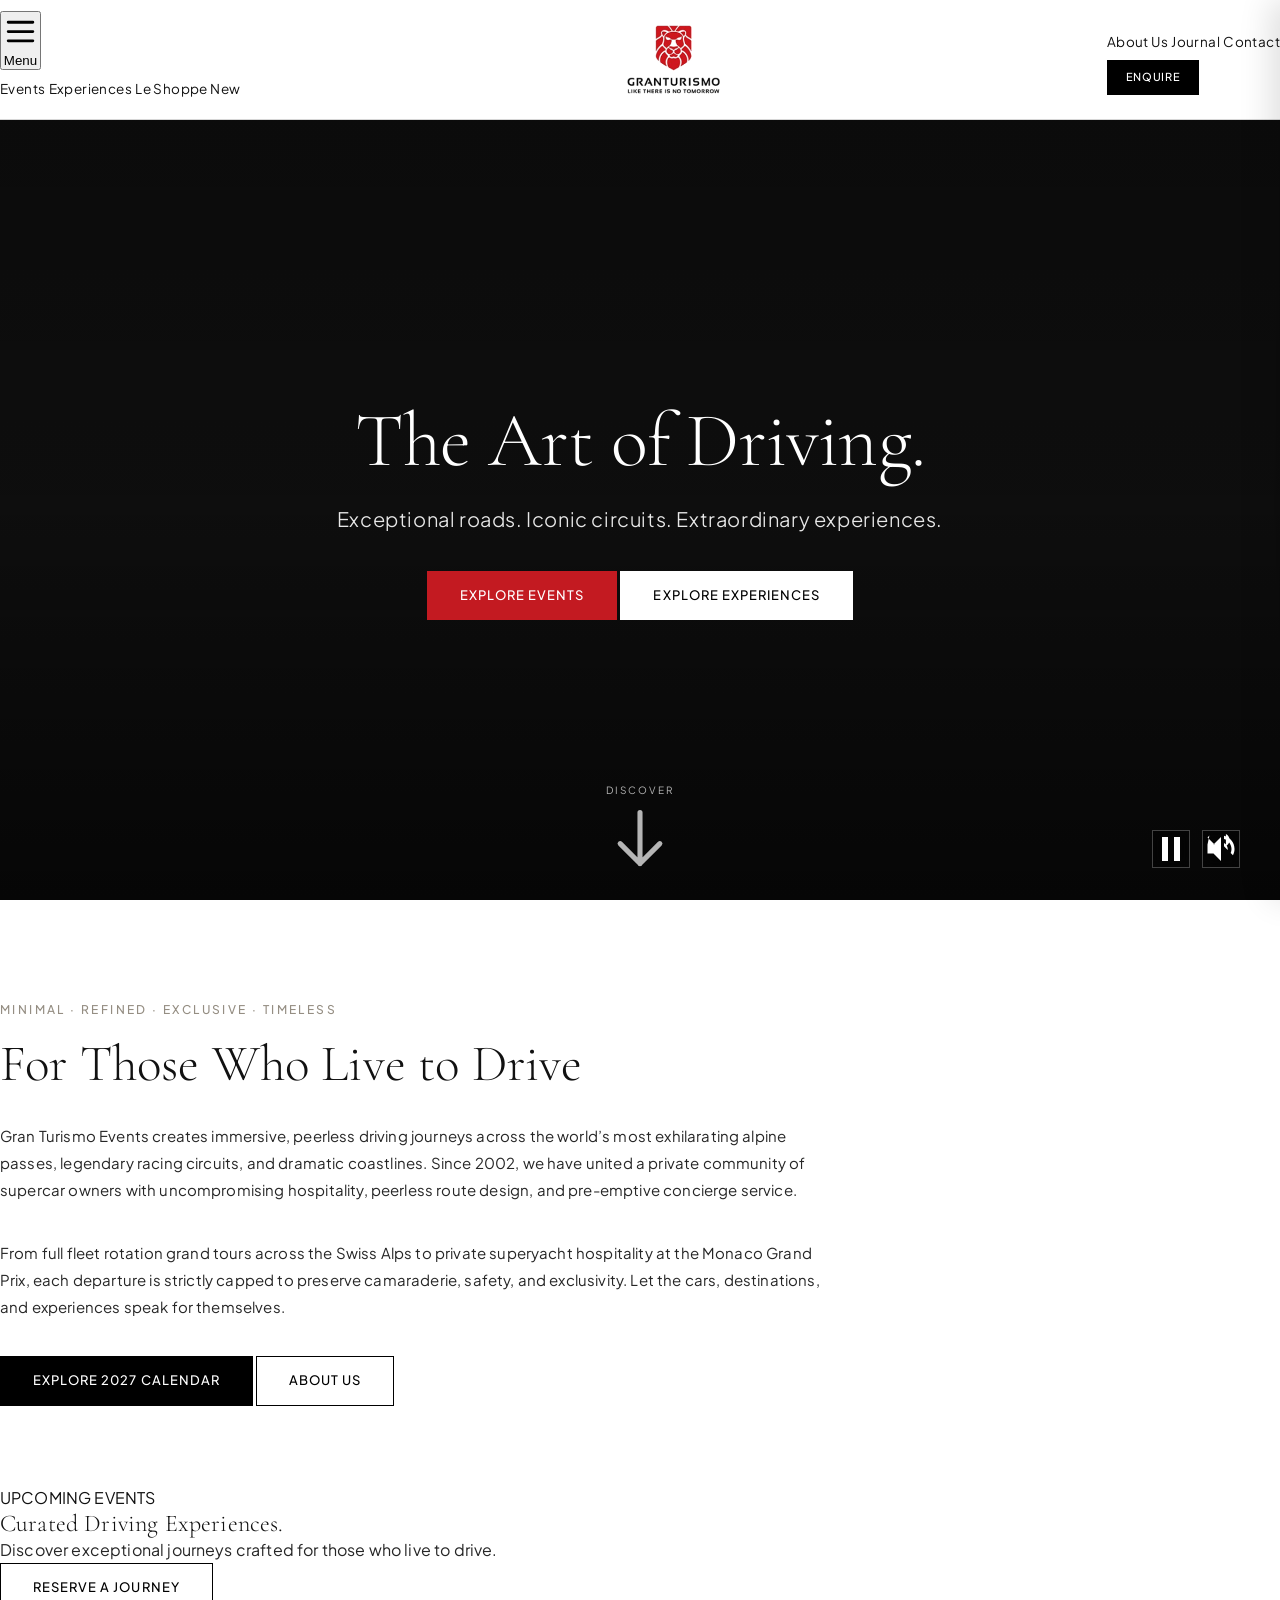
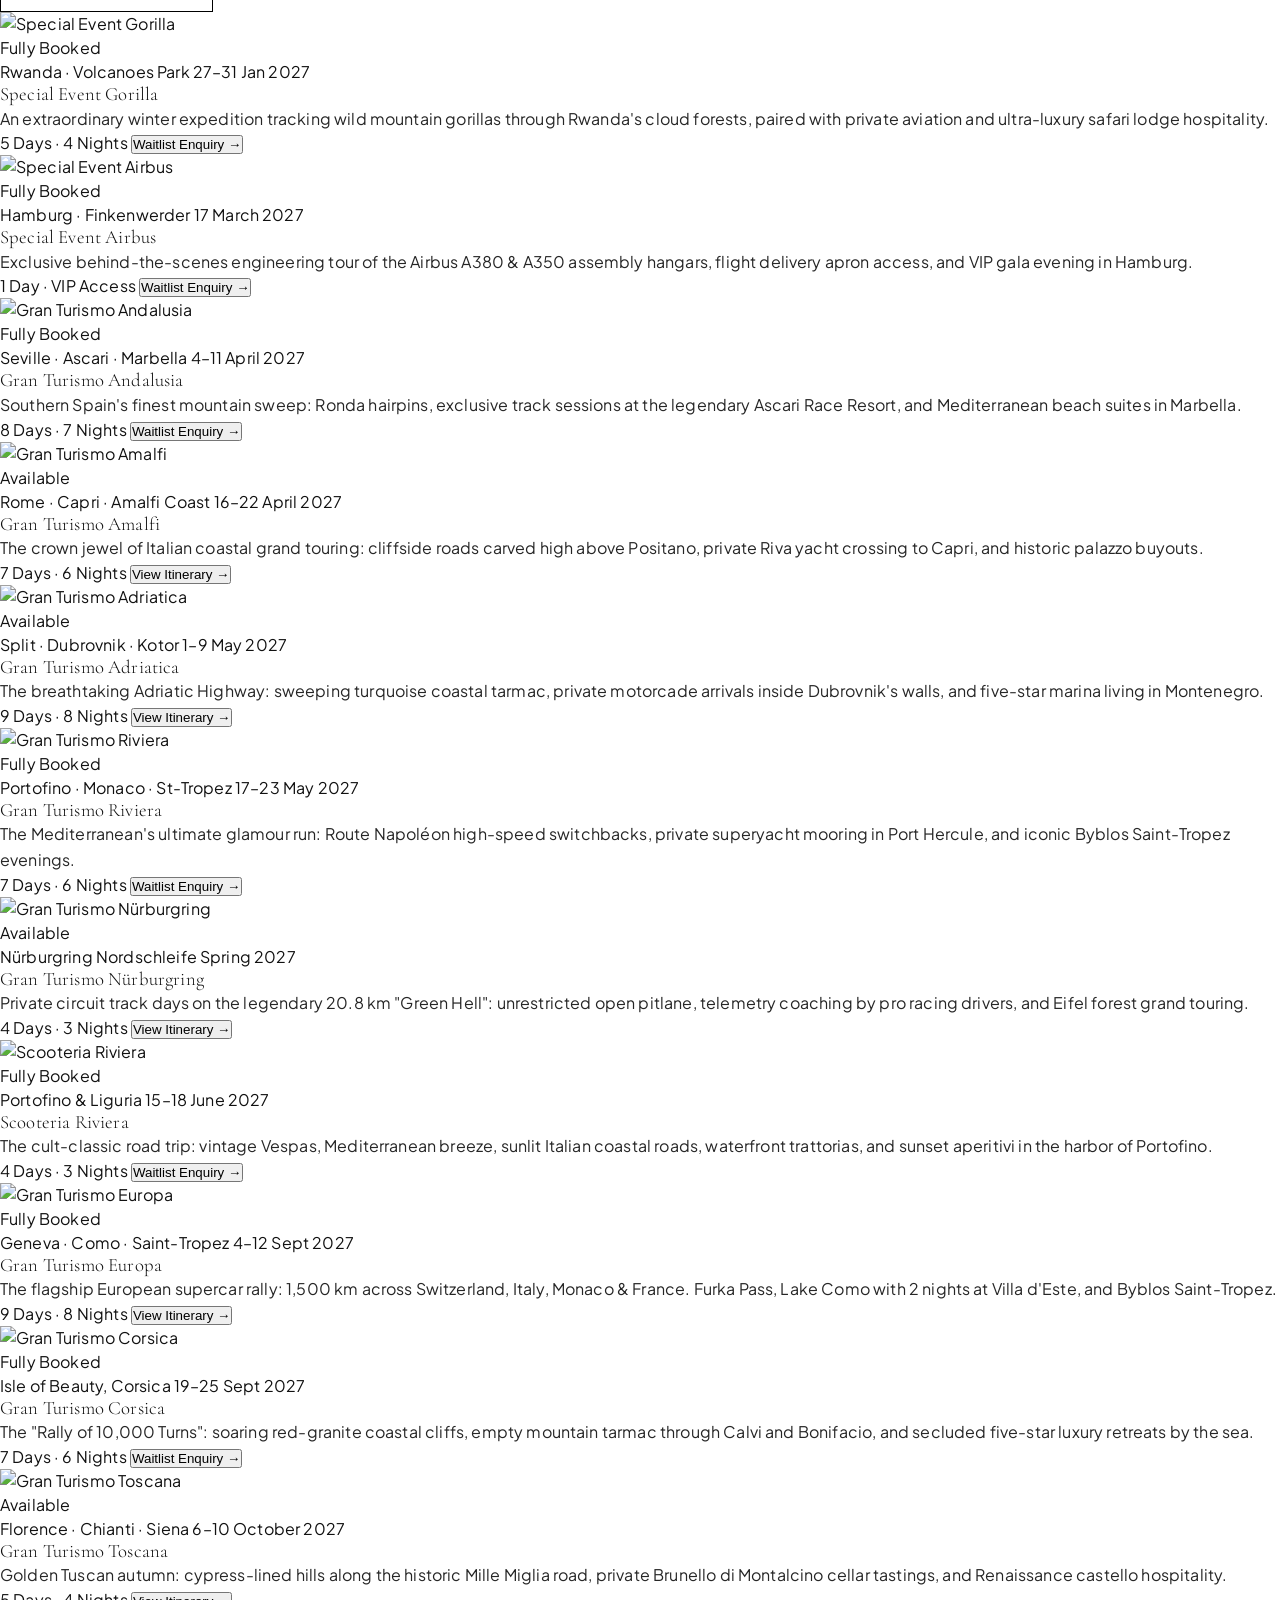
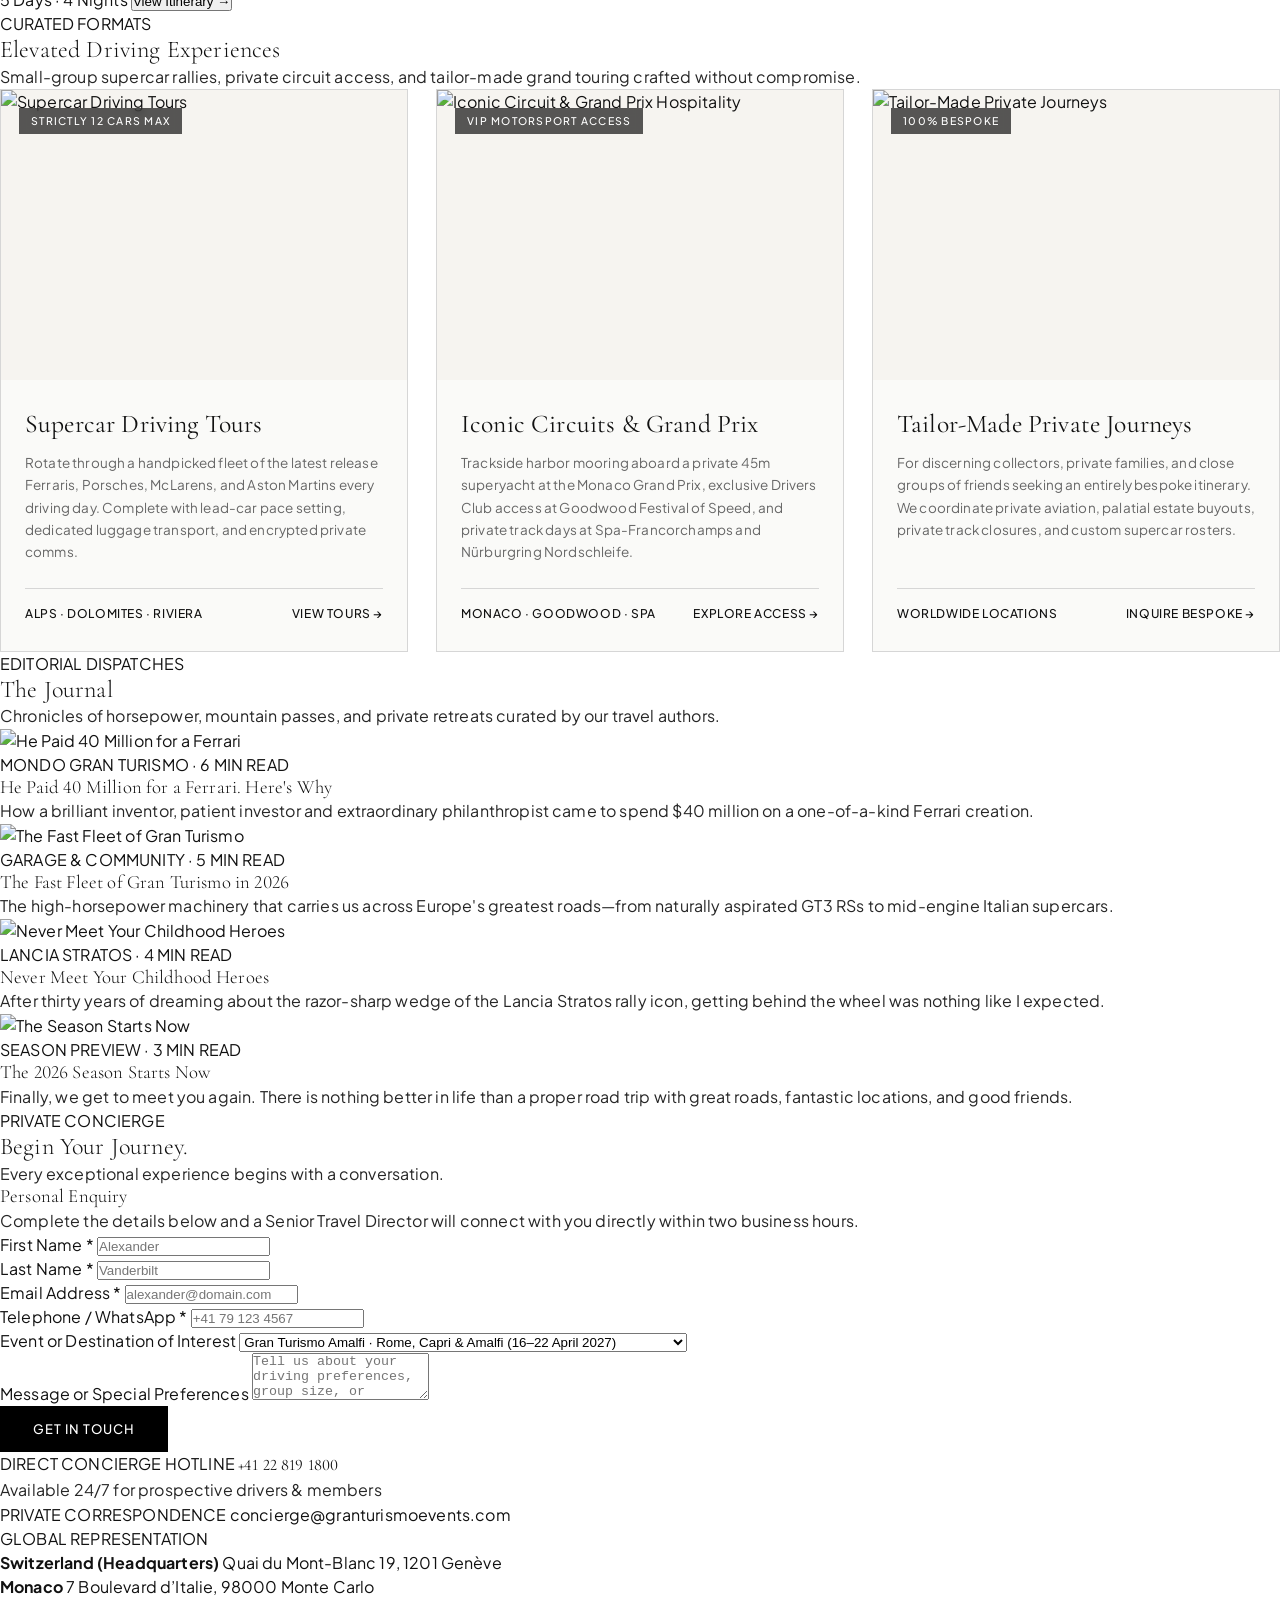
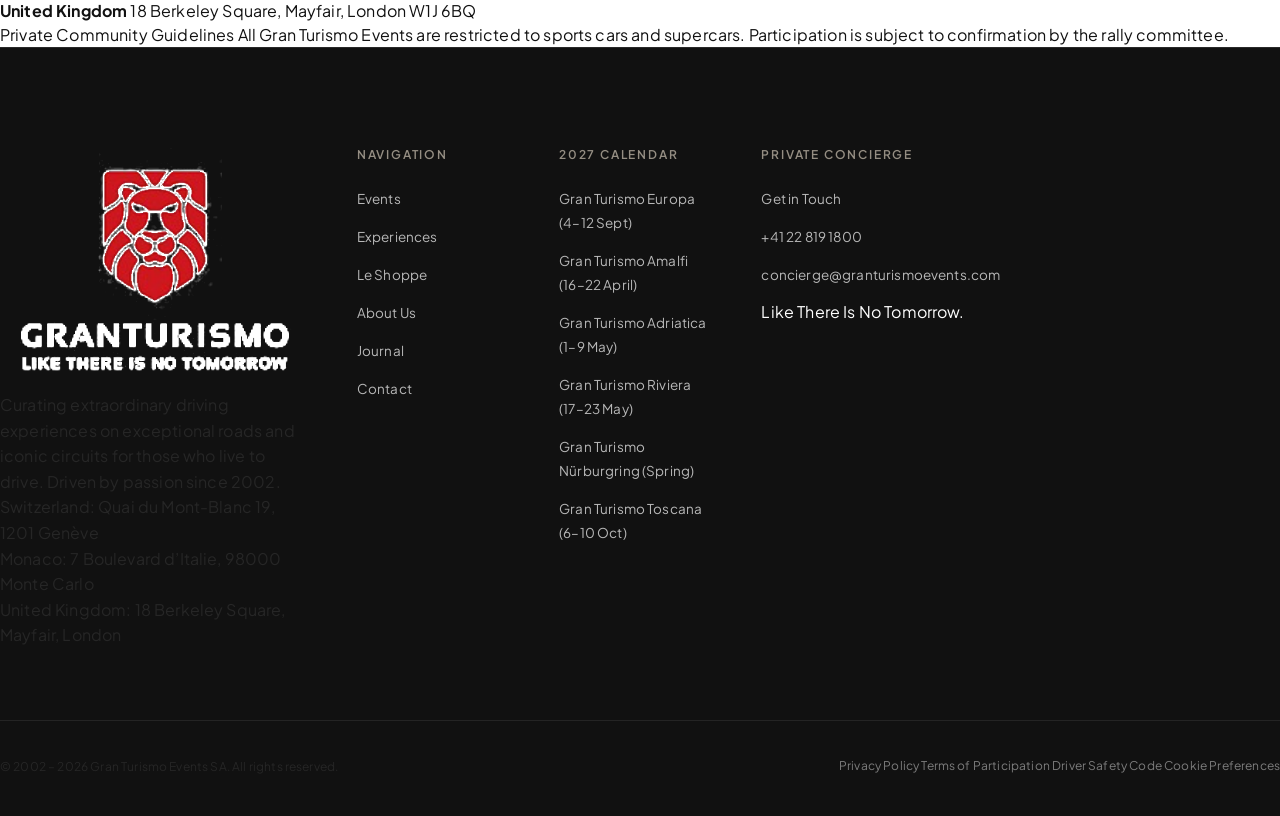
==== commit 6d4c37ce: "Restructure site architecture: dual hero CTAs, dedicated Shoppe & About pages, reordered events, and" ====
--- a/index.html
+++ b/index.html
@@ -58,7 +58,7 @@
         
         <!-- Left: Mobile Toggle & Desktop Links (Experiences | Calendar | Our Story) -->
         <div class="flex-1 flex items-center justify-start gap-6 sm:gap-8">
-          <button type="button" class="lg:hidden flex items-center gap-2 text-charcoal-900 focus:outline-none" data-mobile-menu-toggle aria-label="Toggle Navigation">
+          <button type="button" class="lg:hidden flex items-center gap-2 text-charcoal-900 focus:outline-none p-2 -ml-2" data-mobile-menu-toggle aria-label="Toggle Navigation">
             <svg class="w-6 h-6" fill="none" stroke="currentColor" viewBox="0 0 24 24">
               <path stroke-linecap="round" stroke-linejoin="round" stroke-width="1.8" d="M4 6h16M4 12h16M4 18h16"/>
             </svg>
@@ -67,9 +67,9 @@
 
           <!-- Desktop Left Links -->
           <nav class="hidden lg:flex items-center gap-7">
+            <a href="#calendar" class="nav-link font-medium tracking-wide">Events</a>
             <a href="#experiences" class="nav-link font-medium tracking-wide">Experiences</a>
-            <a href="#calendar" class="nav-link font-medium tracking-wide">Calendar</a>
-            <a href="#shoppe" class="nav-link font-medium tracking-wide flex items-center gap-1.5">
+            <a href="shoppe.html" class="nav-link font-medium tracking-wide flex items-center gap-1.5">
               <span>Le Shoppe</span>
               <span class="text-[9px] px-1 py-0.5 bg-brand-red text-white font-bold rounded-xs tracking-normal uppercase">New</span>
             </a>
@@ -86,7 +86,7 @@
         <!-- Right: Desktop Links (Our Story | Journal | Contact) & Enquire CTA -->
         <div class="flex-1 flex items-center justify-end gap-6 sm:gap-7">
           <nav class="hidden lg:flex items-center gap-7">
-            <a href="#our-story" class="nav-link font-medium tracking-wide">Our Story</a>
+            <a href="about.html" class="nav-link font-medium tracking-wide">About Us</a>
             <a href="#journal" class="nav-link font-medium tracking-wide">Journal</a>
             <a href="#contact" class="nav-link font-medium tracking-wide">Contact</a>
           </nav>
@@ -122,7 +122,10 @@
         Exceptional roads. Iconic circuits. Extraordinary experiences.
       </p>
 
-      <div class="flex flex-col sm:flex-row items-center justify-center gap-4">
+      <div class="flex flex-col sm:flex-row items-center justify-center gap-3 sm:gap-4 w-full sm:w-auto max-w-md mx-auto">
+        <a href="#calendar" class="btn btn-red w-full sm:w-auto">
+          Explore Events
+        </a>
         <a href="#experiences" class="btn btn-white w-full sm:w-auto">
           Explore Experiences
         </a>
@@ -177,95 +180,11 @@
           <a href="#calendar" class="btn btn-primary">
             Explore 2027 Calendar
           </a>
-          <a href="#our-story" class="btn btn-outline">
-            Our Story
+          <a href="about.html" class="btn btn-outline">
+            About Us
           </a>
         </div>
       </div>
-    </div>
-  </section>
-
-  <!-- ======================================================================
-       EXPERIENCES (Signature Driving Formats)
-       ====================================================================== -->
-  <section class="py-24 bg-off-white border-t border-charcoal-200" id="experiences">
-    <div class="max-w-7xl mx-auto px-4 sm:px-8">
-      
-      <div class="flex flex-col md:flex-row md:items-end justify-between mb-16">
-        <div>
-          <span class="text-xs font-semibold tracking-luxury uppercase text-taupe block mb-2">CURATED FORMATS</span>
-          <h2 class="font-apris text-3xl sm:text-5xl text-charcoal-900">Elevated Driving Experiences</h2>
-        </div>
-        <p class="text-sm text-charcoal-500 max-w-md mt-4 md:mt-0 leading-relaxed">
-          Small-group supercar rallies, private circuit access, and tailor-made grand touring crafted without compromise.
-        </p>
-      </div>
-
-      <div class="cards-grid">
-        <!-- 01: Supercar Driving Tours -->
-        <article class="experience-card">
-          <div class="card-img-wrapper">
-            <img src="https://www.huntermoss.com/wp-content/uploads/2025/11/Supercar-Driving-Tours-scaled.jpg" alt="Supercar Driving Tours">
-            <span class="card-tag">Strictly 12 Cars Max</span>
-          </div>
-          <div class="card-content">
-            <h3 class="font-apris card-title">Supercar Driving Tours</h3>
-            <p class="card-description">
-              Rotate through a handpicked fleet of the latest release Ferraris, Porsches, McLarens, and Aston Martins every driving day. Complete with lead-car pace setting, dedicated luggage transport, and encrypted private comms.
-            </p>
-            <div class="card-footer">
-              <span>Alps · Dolomites · Riviera</span>
-              <a href="#calendar" class="hover:text-brand-red inline-flex items-center gap-1 group">
-                <span>View Tours</span>
-                <span class="transform group-hover:translate-x-1 transition-transform">→</span>
-              </a>
-            </div>
-          </div>
-        </article>
-
-        <!-- 02: Iconic Circuit & Grand Prix Hospitality -->
-        <article class="experience-card">
-          <div class="card-img-wrapper">
-            <img src="https://www.huntermoss.com/wp-content/uploads/2026/03/Menu_F1-Hospitality-Motorsport-Packages.jpg" alt="Iconic Circuit & Grand Prix Hospitality">
-            <span class="card-tag">VIP Motorsport Access</span>
-          </div>
-          <div class="card-content">
-            <h3 class="font-apris card-title">Iconic Circuits &amp; Grand Prix</h3>
-            <p class="card-description">
-              Trackside harbor mooring aboard a private 45m superyacht at the Monaco Grand Prix, exclusive Drivers Club access at Goodwood Festival of Speed, and private track days at Spa-Francorchamps and Nürburgring Nordschleife.
-            </p>
-            <div class="card-footer">
-              <span>Monaco · Goodwood · Spa</span>
-              <a href="#calendar" class="hover:text-brand-red inline-flex items-center gap-1 group">
-                <span>Explore Access</span>
-                <span class="transform group-hover:translate-x-1 transition-transform">→</span>
-              </a>
-            </div>
-          </div>
-        </article>
-
-        <!-- 03: Tailor-Made Private Odysseys -->
-        <article class="experience-card">
-          <div class="card-img-wrapper">
-            <img src="https://www.huntermoss.com/wp-content/uploads/2026/03/Menu_Tailor-Made-Holidays.jpg" alt="Tailor-Made Private Journeys">
-            <span class="card-tag">100% Bespoke</span>
-          </div>
-          <div class="card-content">
-            <h3 class="font-apris card-title">Tailor-Made Private Journeys</h3>
-            <p class="card-description">
-              For discerning collectors, private families, and close groups of friends seeking an entirely bespoke itinerary. We coordinate private aviation, palatial estate buyouts, private track closures, and custom supercar rosters.
-            </p>
-            <div class="card-footer">
-              <span>Worldwide Locations</span>
-              <a href="#contact" class="hover:text-brand-red inline-flex items-center gap-1 group">
-                <span>Inquire Bespoke</span>
-                <span class="transform group-hover:translate-x-1 transition-transform">→</span>
-              </a>
-            </div>
-          </div>
-        </article>
-      </div>
-
     </div>
   </section>
 
@@ -284,8 +203,8 @@
           </p>
         </div>
         <div class="mt-4 md:mt-0">
-          <a href="#beyond-the-drive" class="btn btn-outline">
-            Explore the Calendar
+          <a href="#contact" class="btn btn-outline">
+            Reserve a Journey
           </a>
         </div>
       </div>
@@ -640,412 +559,84 @@
   </section>
 
   <!-- ======================================================================
-       4. EVENT DETAIL / SHOWCASE (Beyond the Drive)
+       EXPERIENCES (Signature Driving Formats)
        ====================================================================== -->
-  <section class="py-24 bg-linen border-t border-charcoal-200" id="beyond-the-drive">
+  <section class="py-24 bg-off-white border-t border-charcoal-200" id="experiences">
     <div class="max-w-7xl mx-auto px-4 sm:px-8">
       
-      <!-- Section Header -->
-      <div class="max-w-3xl mb-16">
-        <span class="text-xs font-semibold tracking-luxury uppercase text-brand-red block mb-2">THE SIGNATURE JOURNEY</span>
-        <h2 class="font-apris text-3xl sm:text-5xl text-charcoal-900 mb-4">Beyond the Drive.</h2>
-        <p class="text-base text-charcoal-600 leading-relaxed">
-          Remarkable routes. Exceptional hospitality. Unforgettable moments.
-        </p>
-      </div>
-
-      <!-- Large Showcase Feature Layout (Gran Turismo Europa 2027) -->
-      <div class="grid grid-cols-1 lg:grid-cols-12 gap-12 items-center mb-16">
-        
-        <!-- Large Destination Photography from granturismoevents.com -->
-        <div class="lg:col-span-7">
-          <div class="relative overflow-hidden border border-charcoal-300 shadow-md">
-            <img src="https://www.granturismoevents.com/_Pages/4531/Image920x600.jpg" alt="Gran Turismo Europa 2027 Rally" class="w-full h-[460px] object-cover">
-            <div class="absolute bottom-0 inset-x-0 bg-gradient-to-t from-black/85 via-black/45 to-transparent p-6 text-white">
-              <span class="text-[10px] uppercase font-bold tracking-widest text-brand-red block mb-1">FLAGSHIP 2027 ITINERARY</span>
-              <h3 class="font-apris text-2xl sm:text-3xl">Gran Turismo Europa 2027</h3>
-              <p class="text-xs text-white/80 mt-1">1,500 km · 4 Countries · Geneva – Andermatt – Lake Como – Monaco – Saint-Tropez</p>
-            </div>
-          </div>
-        </div>
-
-        <!-- Elegant Itinerary Breakdown & Key Journey Details -->
-        <div class="lg:col-span-5 space-y-6">
-          <div class="bg-white p-8 border border-charcoal-200 shadow-sm space-y-6">
-            <h4 class="font-apris text-2xl text-charcoal-900">Key Journey Details</h4>
-            
-            <div class="space-y-4 text-xs">
-              <div class="flex items-start justify-between border-b border-charcoal-100 pb-3">
-                <span class="font-semibold text-charcoal-900 uppercase tracking-wider">Scouted Route</span>
-                <span class="text-charcoal-600 text-right">1,500 km across Switzerland, Italy, Monaco &amp; France</span>
-              </div>
-              <div class="flex items-start justify-between border-b border-charcoal-100 pb-3">
-                <span class="font-semibold text-charcoal-900 uppercase tracking-wider">Legendary Passes</span>
-                <span class="text-charcoal-600 text-right">Furka, Susten, Grimsel, St Bernard &amp; Route Napoléon</span>
-              </div>
-              <div class="flex items-start justify-between border-b border-charcoal-100 pb-3">
-                <span class="font-semibold text-charcoal-900 uppercase tracking-wider">Iconic Hotels</span>
-                <span class="text-charcoal-600 text-right">La Réserve Geneva, The Chedi, Villa d'Este, Byblos</span>
-              </div>
-              <div class="flex items-start justify-between border-b border-charcoal-100 pb-3">
-                <span class="font-semibold text-charcoal-900 uppercase tracking-wider">Gastronomy</span>
-                <span class="text-charcoal-600 text-right">Lake Annecy lunch, Michelin dining &amp; poolside welcomes</span>
-              </div>
-              <div class="flex items-start justify-between pb-1">
-                <span class="font-semibold text-charcoal-900 uppercase tracking-wider">Participation</span>
-                <span class="text-charcoal-600 text-right">Strictly capped to 25 supercars · Fully Booked</span>
-              </div>
-            </div>
-
-            <!-- Clear Action CTAs -->
-            <div class="pt-4 border-t border-charcoal-200 flex flex-col sm:flex-row gap-3">
-              <button type="button" data-itinerary-id="gran-turismo-europa" class="btn btn-outline flex-1 text-center text-xs">
-                View Dossier
-              </button>
-              <a href="#contact" class="btn btn-primary flex-1 text-center text-xs">
-                Waitlist Enquiry
-              </a>
-            </div>
-          </div>
-        </div>
-
-      </div>
-
-    </div>
-  </section>
-
-  <!-- ======================================================================
-       LE SHOPPE (The Gran Turismo Drivers Collection from shop.granturismoevents.com)
-       ====================================================================== -->
-  <section class="py-24 bg-white border-t border-charcoal-200" id="shoppe">
-    <div class="max-w-7xl mx-auto px-4 sm:px-8">
-      
-      <!-- Section Header -->
       <div class="flex flex-col md:flex-row md:items-end justify-between mb-16">
         <div>
-          <div class="flex items-center gap-2 mb-2">
-            <span class="text-xs font-semibold tracking-luxury uppercase text-brand-red">THE DRIVERS COLLECTION</span>
-            <span class="text-[9px] px-1.5 py-0.5 bg-black text-white font-mono uppercase tracking-wider font-bold">OFFICIAL GEAR</span>
-          </div>
-          <h2 class="font-apris text-3xl sm:text-5xl text-charcoal-900">Le Shoppe</h2>
-          <p class="text-sm text-charcoal-500 max-w-xl mt-3 leading-relaxed">
-            Curated pieces from <strong class="text-charcoal-900">shop.granturismoevents.com</strong> for our family of supercar owners. Limited-edition timepieces, custom-embroidered driver apparel, and handcrafted leather travel accessories.
-          </p>
-        </div>
-        <div class="mt-4 md:mt-0">
-          <a href="https://shop.granturismoevents.com" target="_blank" rel="noopener noreferrer" class="btn btn-outline inline-flex items-center gap-2">
-            <span>Visit Full Store (shop.granturismoevents.com)</span>
-            <svg class="w-3.5 h-3.5" fill="none" stroke="currentColor" viewBox="0 0 24 24">
-              <path stroke-linecap="round" stroke-linejoin="round" stroke-width="2" d="M10 6H6a2 2 0 00-2 2v10a2 2 0 002 2h10a2 2 0 002-2v-4M14 4h6m0 0v6m0-6L10 14"/>
-            </svg>
-          </a>
-        </div>
-      </div>
-
-      <!-- Shoppe Products Grid -->
-      <div class="grid grid-cols-1 sm:grid-cols-2 lg:grid-cols-4 gap-8">
-        
-        <!-- Product 1: Gran Turismo Watch Black / Metal -->
-        <article class="group bg-off-white border border-charcoal-200 flex flex-col justify-between hover:border-black transition-all">
-          <div>
-            <div class="w-full h-64 overflow-hidden relative bg-white flex items-center justify-center p-4">
-              <img src="https://cdn.shopify.com/s/files/1/0255/7948/7279/products/DSC0350.jpg?v=1608671186" alt="Gran Turismo Watch Black Metal" class="w-full h-full object-contain group-hover:scale-105 transition-transform duration-500">
-              <span class="absolute top-3 right-3 text-[10px] uppercase font-bold tracking-widest px-2 py-0.5 bg-brand-red text-white">
-                50 Units Only
-              </span>
-            </div>
-            <div class="p-6">
-              <div class="text-[11px] font-semibold text-taupe uppercase tracking-wider mb-1">SJÖÖ &amp; SANDSTRÖM COLLABORATION</div>
-              <h3 class="font-apris text-xl text-charcoal-900 mb-2 group-hover:text-brand-red transition-colors">
-                Gran Turismo Watch · Black / Metal
-              </h3>
-              <p class="text-xs text-charcoal-500 leading-relaxed mb-4">
-                Stainless steel 40mm case, sapphire crystal tested to 100m, Swiss quartz movement, solid link bracelet. Limited numbered edition of 50 pieces.
-              </p>
-            </div>
-          </div>
-          <div class="px-6 pb-6 pt-4 border-t border-charcoal-200 flex items-center justify-between text-xs">
-            <span class="font-bold text-charcoal-900 text-sm">€880,00</span>
-            <a href="https://shop.granturismoevents.com/products/gran-turismo-watch-black-metal" target="_blank" rel="noopener noreferrer" class="text-brand-red font-semibold hover:underline inline-flex items-center gap-1">
-              <span>View Product</span>
-              <span>→</span>
-            </a>
-          </div>
-        </article>
-
-        <!-- Product 2: Gran Turismo Watch White / Leather -->
-        <article class="group bg-off-white border border-charcoal-200 flex flex-col justify-between hover:border-black transition-all">
-          <div>
-            <div class="w-full h-64 overflow-hidden relative bg-white flex items-center justify-center p-4">
-              <img src="https://cdn.shopify.com/s/files/1/0255/7948/7279/products/DSC0356.jpg?v=1608671186" alt="Gran Turismo Watch White Leather" class="w-full h-full object-contain group-hover:scale-105 transition-transform duration-500">
-              <span class="absolute top-3 right-3 text-[10px] uppercase font-bold tracking-widest px-2 py-0.5 bg-black text-white">
-                Limited Series
-              </span>
-            </div>
-            <div class="p-6">
-              <div class="text-[11px] font-semibold text-taupe uppercase tracking-wider mb-1">SWISS QUARTZ ENGINE</div>
-              <h3 class="font-apris text-xl text-charcoal-900 mb-2 group-hover:text-brand-red transition-colors">
-                Gran Turismo Watch · White / Leather
-              </h3>
-              <p class="text-xs text-charcoal-500 leading-relaxed mb-4">
-                Classic rally perforated racing strap in genuine Italian leather, clean white dial, stainless steel 40mm case with presentation gift box.
-              </p>
-            </div>
-          </div>
-          <div class="px-6 pb-6 pt-4 border-t border-charcoal-200 flex items-center justify-between text-xs">
-            <span class="font-bold text-charcoal-900 text-sm">€770,00</span>
-            <a href="https://shop.granturismoevents.com/products/gran-turismo-watch-white-leather" target="_blank" rel="noopener noreferrer" class="text-brand-red font-semibold hover:underline inline-flex items-center gap-1">
-              <span>View Product</span>
-              <span>→</span>
-            </a>
-          </div>
-        </article>
-
-        <!-- Product 3: Official Driver Jacket -->
-        <article class="group bg-off-white border border-charcoal-200 flex flex-col justify-between hover:border-black transition-all">
-          <div>
-            <div class="w-full h-64 overflow-hidden relative bg-white flex items-center justify-center p-4">
-              <img src="https://images.unsplash.com/photo-1551028719-00167b16eac5?auto=format&fit=crop&w=600&q=80" alt="Official Driver Jacket" class="w-full h-full object-cover group-hover:scale-105 transition-transform duration-500">
-              <span class="absolute top-3 right-3 text-[10px] uppercase font-bold tracking-widest px-2 py-0.5 bg-brand-red text-white">
-                Personalized
-              </span>
-            </div>
-            <div class="p-6">
-              <div class="text-[11px] font-semibold text-taupe uppercase tracking-wider mb-1">BESPOKE EMBROIDERY</div>
-              <h3 class="font-apris text-xl text-charcoal-900 mb-2 group-hover:text-brand-red transition-colors">
-                Gran Turismo Driver Jacket
-              </h3>
-              <p class="text-xs text-charcoal-500 leading-relaxed mb-4">
-                Technical windproof shell featuring Gran Turismo crest and partner patches. Custom embroidered with driver's name and nationality flag.
-              </p>
-            </div>
-          </div>
-          <div class="px-6 pb-6 pt-4 border-t border-charcoal-200 flex items-center justify-between text-xs">
-            <span class="font-bold text-charcoal-900 text-sm">€230,00</span>
-            <a href="https://shop.granturismoevents.com/products/gran-turismo-driver-jacket" target="_blank" rel="noopener noreferrer" class="text-brand-red font-semibold hover:underline inline-flex items-center gap-1">
-              <span>Order Jacket</span>
-              <span>→</span>
-            </a>
-          </div>
-        </article>
-
-        <!-- Product 4: Halda Space Race Polonia (Piece Unique) -->
-        <article class="group bg-off-white border border-charcoal-200 flex flex-col justify-between hover:border-black transition-all">
-          <div>
-            <div class="w-full h-64 overflow-hidden relative bg-white flex items-center justify-center p-4">
-              <img src="https://cdn.shopify.com/s/files/1/0255/7948/7279/products/Polonia6.jpg?v=1617625127" alt="Halda Space Race Polonia" class="w-full h-full object-contain group-hover:scale-105 transition-transform duration-500">
-              <span class="absolute top-3 right-3 text-[10px] uppercase font-bold tracking-widest px-2 py-0.5 bg-black text-white">
-                Piece Unique
-              </span>
-            </div>
-            <div class="p-6">
-              <div class="text-[11px] font-semibold text-taupe uppercase tracking-wider mb-1">HAUTE HORLOGERIE</div>
-              <h3 class="font-apris text-xl text-charcoal-900 mb-2 group-hover:text-brand-red transition-colors">
-                Halda Space Race Polonia
-              </h3>
-              <p class="text-xs text-charcoal-500 leading-relaxed mb-4">
-                Limited to 1 unit worldwide. Interchangeable Race Pilot digital telemetry module with track catalogue &amp; Svend Andersén mechanical module.
-              </p>
-            </div>
-          </div>
-          <div class="px-6 pb-6 pt-4 border-t border-charcoal-200 flex items-center justify-between text-xs">
-            <span class="font-bold text-charcoal-900 text-sm">€8.800,00</span>
-            <a href="https://shop.granturismoevents.com/products/halda-space-race-polonia" target="_blank" rel="noopener noreferrer" class="text-brand-red font-semibold hover:underline inline-flex items-center gap-1">
-              <span>View Piece</span>
-              <span>→</span>
-            </a>
-          </div>
-        </article>
-
-        <!-- Product 5: Gran Turismo Zip Sweater -->
-        <article class="group bg-off-white border border-charcoal-200 flex flex-col justify-between hover:border-black transition-all">
-          <div>
-            <div class="w-full h-64 overflow-hidden relative bg-white flex items-center justify-center p-4">
-              <img src="https://images.unsplash.com/photo-1620799140408-edc6dcb6d633?auto=format&fit=crop&w=600&q=80" alt="Gran Turismo Zip Sweater" class="w-full h-full object-cover group-hover:scale-105 transition-transform duration-500">
-            </div>
-            <div class="p-6">
-              <div class="text-[11px] font-semibold text-taupe uppercase tracking-wider mb-1">ITALIAN DRIVER KNIT</div>
-              <h3 class="font-apris text-xl text-charcoal-900 mb-2 group-hover:text-brand-red transition-colors">
-                Gran Turismo Zip Sweater
-              </h3>
-              <p class="text-xs text-charcoal-500 leading-relaxed mb-4">
-                Heavyweight premium knit with quarter-zip standing collar and subtle embroidered lion crest on chest. Engineered for open-top cockpit driving.
-              </p>
-            </div>
-          </div>
-          <div class="px-6 pb-6 pt-4 border-t border-charcoal-200 flex items-center justify-between text-xs">
-            <span class="font-bold text-charcoal-900 text-sm">€190,00</span>
-            <a href="https://shop.granturismoevents.com" target="_blank" rel="noopener noreferrer" class="text-brand-red font-semibold hover:underline inline-flex items-center gap-1">
-              <span>View in Shop</span>
-              <span>→</span>
-            </a>
-          </div>
-        </article>
-
-        <!-- Product 6: Gran Turismo Driver Polo -->
-        <article class="group bg-off-white border border-charcoal-200 flex flex-col justify-between hover:border-black transition-all">
-          <div>
-            <div class="w-full h-64 overflow-hidden relative bg-white flex items-center justify-center p-4">
-              <img src="https://images.unsplash.com/photo-1581655353564-df123a1eb820?auto=format&fit=crop&w=600&q=80" alt="Gran Turismo Driver Polo" class="w-full h-full object-cover group-hover:scale-105 transition-transform duration-500">
-            </div>
-            <div class="p-6">
-              <div class="text-[11px] font-semibold text-taupe uppercase tracking-wider mb-1">PIQUE COTTON</div>
-              <h3 class="font-apris text-xl text-charcoal-900 mb-2 group-hover:text-brand-red transition-colors">
-                Gran Turismo Driver Polo
-              </h3>
-              <p class="text-xs text-charcoal-500 leading-relaxed mb-4">
-                Tailored athletic cut in breathable double-pique cotton. Mother-of-pearl buttons and embroidered carmine red shield crest.
-              </p>
-            </div>
-          </div>
-          <div class="px-6 pb-6 pt-4 border-t border-charcoal-200 flex items-center justify-between text-xs">
-            <span class="font-bold text-charcoal-900 text-sm">€90,00</span>
-            <a href="https://shop.granturismoevents.com" target="_blank" rel="noopener noreferrer" class="text-brand-red font-semibold hover:underline inline-flex items-center gap-1">
-              <span>View in Shop</span>
-              <span>→</span>
-            </a>
-          </div>
-        </article>
-
-        <!-- Product 7: Driver Wallet & Leather Travel Goods -->
-        <article class="group bg-off-white border border-charcoal-200 flex flex-col justify-between hover:border-black transition-all">
-          <div>
-            <div class="w-full h-64 overflow-hidden relative bg-white flex items-center justify-center p-4">
-              <img src="https://images.unsplash.com/photo-1627123424574-724758594e93?auto=format&fit=crop&w=600&q=80" alt="Driver Leather Goods" class="w-full h-full object-cover group-hover:scale-105 transition-transform duration-500">
-            </div>
-            <div class="p-6">
-              <div class="text-[11px] font-semibold text-taupe uppercase tracking-wider mb-1">HAND-STITCHED ITALIAN LEATHER</div>
-              <h3 class="font-apris text-xl text-charcoal-900 mb-2 group-hover:text-brand-red transition-colors">
-                Leather Driver Wallet &amp; Key Fob
-              </h3>
-              <p class="text-xs text-charcoal-500 leading-relaxed mb-4">
-                Supple Tuscan calfskin with contrast saddle stitching, RFID protection, passport slot, and embossed Gran Turismo lion emblem.
-              </p>
-            </div>
-          </div>
-          <div class="px-6 pb-6 pt-4 border-t border-charcoal-200 flex items-center justify-between text-xs">
-            <span class="font-bold text-charcoal-900 text-sm">€120,00</span>
-            <a href="https://shop.granturismoevents.com" target="_blank" rel="noopener noreferrer" class="text-brand-red font-semibold hover:underline inline-flex items-center gap-1">
-              <span>View in Shop</span>
-              <span>→</span>
-            </a>
-          </div>
-        </article>
-
-        <!-- Product 8: Gran Turismo Driver Cap -->
-        <article class="group bg-off-white border border-charcoal-200 flex flex-col justify-between hover:border-black transition-all">
-          <div>
-            <div class="w-full h-64 overflow-hidden relative bg-white flex items-center justify-center p-4">
-              <img src="https://images.unsplash.com/photo-1588850561407-ed78c282e89b?auto=format&fit=crop&w=600&q=80" alt="Gran Turismo Driver Cap" class="w-full h-full object-cover group-hover:scale-105 transition-transform duration-500">
-            </div>
-            <div class="p-6">
-              <div class="text-[11px] font-semibold text-taupe uppercase tracking-wider mb-1">MOTORSPORT TWILL</div>
-              <h3 class="font-apris text-xl text-charcoal-900 mb-2 group-hover:text-brand-red transition-colors">
-                Official Gran Turismo Driver Cap
-              </h3>
-              <p class="text-xs text-charcoal-500 leading-relaxed mb-4">
-                Classic structured six-panel cotton twill with high-density 3D embroidered red lion crest and adjustable metal clasp.
-              </p>
-            </div>
-          </div>
-          <div class="px-6 pb-6 pt-4 border-t border-charcoal-200 flex items-center justify-between text-xs">
-            <span class="font-bold text-charcoal-900 text-sm">€35,00</span>
-            <a href="https://shop.granturismoevents.com" target="_blank" rel="noopener noreferrer" class="text-brand-red font-semibold hover:underline inline-flex items-center gap-1">
-              <span>View in Shop</span>
-              <span>→</span>
-            </a>
-          </div>
-        </article>
-
-      </div>
-
-      <!-- Shoppe Footer Note -->
-      <div class="mt-12 p-6 bg-off-white border border-charcoal-200 flex flex-col sm:flex-row items-center justify-between gap-4 text-xs">
-        <div class="flex items-center gap-3">
-          <span class="w-2 h-2 rounded-full bg-emerald-500"></span>
-          <span class="text-charcoal-700">Official merchandise dispatch from Geneva. Verified driver collection access &amp; custom sizing available.</span>
-        </div>
-        <a href="mailto:shop@granturismo.org" class="font-semibold text-charcoal-900 hover:text-brand-red whitespace-nowrap">
-          Order Inquiries: shop@granturismo.org →
-        </a>
-      </div>
-
-    </div>
-  </section>
-
-  <!-- ======================================================================
-       5. ABOUT US (Driven by Passion. Since 2002.)
-       ====================================================================== -->
-  <section class="py-24 bg-white border-t border-charcoal-200" id="our-story">
-    <div class="max-w-7xl mx-auto px-4 sm:px-8">
-      
-      <!-- Section Header -->
-      <div class="max-w-3xl mb-16">
-        <span class="text-xs font-semibold tracking-luxury uppercase text-brand-red block mb-2">HERITAGE &amp; COMMUNITY</span>
-        <h2 class="font-apris text-3xl sm:text-5xl text-charcoal-900 mb-4">Driven by Passion. Since 2002.</h2>
-        <p class="text-base text-charcoal-600 leading-relaxed">
-          Bringing together a community of supercar enthusiasts through extraordinary driving experiences.
+          <span class="text-xs font-semibold tracking-luxury uppercase text-taupe block mb-2">CURATED FORMATS</span>
+          <h2 class="font-apris text-3xl sm:text-5xl text-charcoal-900">Elevated Driving Experiences</h2>
+        </div>
+        <p class="text-sm text-charcoal-500 max-w-md mt-4 md:mt-0 leading-relaxed">
+          Small-group supercar rallies, private circuit access, and tailor-made grand touring crafted without compromise.
         </p>
       </div>
 
-      <!-- Narrative & Authentic Automotive Photography Grid -->
-      <div class="grid grid-cols-1 lg:grid-cols-12 gap-12 items-center mb-16">
-        
-        <div class="lg:col-span-6 space-y-6 text-sm text-charcoal-700 leading-relaxed">
-          <p>
-            Gran Turismo Events was born in Geneva in 2002 with a singular, unwavering philosophy: supercars are built to be driven on the world's most magnificent roads, in the company of people who share the same infectious devotion.
-          </p>
-          <p>
-            What began twenty-four years ago as an intimate road rally across the Swiss passes has matured into the world’s benchmark private automotive fraternity. We do not organize public parades or commercial spectacles; we curate private, deeply authentic driving adventures where lifelong friendships are forged over mountain switchbacks and Michelin tables.
-          </p>
-          <p>
-            Every departure is restricted to an exclusive group of drivers. Every route is personally scouted turn by turn. Every accommodation is chosen for genuine character and discretion. This is our standard—driven by passion, like there is no tomorrow.
-          </p>
-
-          <div class="pt-4">
-            <a href="#contact" class="btn btn-outline">
-              Our Story
-            </a>
-          </div>
-        </div>
-
-        <div class="lg:col-span-6">
-          <div class="grid grid-cols-2 gap-4">
-            <div class="overflow-hidden border border-charcoal-200">
-              <img src="https://images.unsplash.com/photo-1592198084033-aade902d1aae?auto=format&fit=crop&w=600&q=80" alt="Supercars in the Alps" class="w-full h-56 object-cover hover:scale-105 transition-transform duration-500">
-            </div>
-            <div class="overflow-hidden border border-charcoal-200 mt-6">
-              <img src="https://images.unsplash.com/photo-1614162692292-7ac56d7f7f1e?auto=format&fit=crop&w=600&q=80" alt="Porsche GT3 RS on Pass" class="w-full h-56 object-cover hover:scale-105 transition-transform duration-500">
-            </div>
-            <div class="overflow-hidden border border-charcoal-200">
-              <img src="https://images.unsplash.com/photo-1542282088-72c9c27ed0cd?auto=format&fit=crop&w=600&q=80" alt="Monaco Port Hercule" class="w-full h-56 object-cover hover:scale-105 transition-transform duration-500">
-            </div>
-            <div class="overflow-hidden border border-charcoal-200 mt-6">
-              <img src="https://images.unsplash.com/photo-1502784444187-359ac186c5bb?auto=format&fit=crop&w=600&q=80" alt="Swiss Alpine Road" class="w-full h-56 object-cover hover:scale-105 transition-transform duration-500">
-            </div>
-          </div>
-        </div>
-
-      </div>
-
-      <!-- Subtle Brand Statistics (Minimal & Timeless) -->
-      <div class="grid grid-cols-2 md:grid-cols-4 gap-8 border-t border-b border-charcoal-200 py-12">
-        <div class="text-center sm:text-left">
-          <div class="font-apris text-4xl sm:text-5xl text-charcoal-900 mb-1">2002</div>
-          <p class="text-xs font-medium uppercase tracking-wider text-taupe">Founded in Geneva</p>
-        </div>
-        <div class="text-center sm:text-left">
-          <div class="font-apris text-4xl sm:text-5xl text-charcoal-900 mb-1">24+</div>
-          <p class="text-xs font-medium uppercase tracking-wider text-taupe">Years of Heritage</p>
-        </div>
-        <div class="text-center sm:text-left">
-          <div class="font-apris text-4xl sm:text-5xl text-charcoal-900 mb-1">180+</div>
-          <p class="text-xs font-medium uppercase tracking-wider text-taupe">Rallies across 35 Countries</p>
-        </div>
-        <div class="text-center sm:text-left">
-          <div class="font-apris text-4xl sm:text-5xl text-brand-red mb-1">12</div>
-          <p class="text-xs font-medium uppercase tracking-wider text-taupe">Max Cars Per Event</p>
-        </div>
+      <div class="cards-grid">
+        <!-- 01: Supercar Driving Tours -->
+        <article class="experience-card">
+          <div class="card-img-wrapper">
+            <img src="https://www.huntermoss.com/wp-content/uploads/2025/11/Supercar-Driving-Tours-scaled.jpg" alt="Supercar Driving Tours">
+            <span class="card-tag">Strictly 12 Cars Max</span>
+          </div>
+          <div class="card-content">
+            <h3 class="font-apris card-title">Supercar Driving Tours</h3>
+            <p class="card-description">
+              Rotate through a handpicked fleet of the latest release Ferraris, Porsches, McLarens, and Aston Martins every driving day. Complete with lead-car pace setting, dedicated luggage transport, and encrypted private comms.
+            </p>
+            <div class="card-footer">
+              <span>Alps · Dolomites · Riviera</span>
+              <a href="#calendar" class="hover:text-brand-red inline-flex items-center gap-1 group">
+                <span>View Tours</span>
+                <span class="transform group-hover:translate-x-1 transition-transform">→</span>
+              </a>
+            </div>
+          </div>
+        </article>
+
+        <!-- 02: Iconic Circuit & Grand Prix Hospitality -->
+        <article class="experience-card">
+          <div class="card-img-wrapper">
+            <img src="https://www.huntermoss.com/wp-content/uploads/2026/03/Menu_F1-Hospitality-Motorsport-Packages.jpg" alt="Iconic Circuit & Grand Prix Hospitality">
+            <span class="card-tag">VIP Motorsport Access</span>
+          </div>
+          <div class="card-content">
+            <h3 class="font-apris card-title">Iconic Circuits &amp; Grand Prix</h3>
+            <p class="card-description">
+              Trackside harbor mooring aboard a private 45m superyacht at the Monaco Grand Prix, exclusive Drivers Club access at Goodwood Festival of Speed, and private track days at Spa-Francorchamps and Nürburgring Nordschleife.
+            </p>
+            <div class="card-footer">
+              <span>Monaco · Goodwood · Spa</span>
+              <a href="#calendar" class="hover:text-brand-red inline-flex items-center gap-1 group">
+                <span>Explore Access</span>
+                <span class="transform group-hover:translate-x-1 transition-transform">→</span>
+              </a>
+            </div>
+          </div>
+        </article>
+
+        <!-- 03: Tailor-Made Private Odysseys -->
+        <article class="experience-card">
+          <div class="card-img-wrapper">
+            <img src="https://www.huntermoss.com/wp-content/uploads/2026/03/Menu_Tailor-Made-Holidays.jpg" alt="Tailor-Made Private Journeys">
+            <span class="card-tag">100% Bespoke</span>
+          </div>
+          <div class="card-content">
+            <h3 class="font-apris card-title">Tailor-Made Private Journeys</h3>
+            <p class="card-description">
+              For discerning collectors, private families, and close groups of friends seeking an entirely bespoke itinerary. We coordinate private aviation, palatial estate buyouts, private track closures, and custom supercar rosters.
+            </p>
+            <div class="card-footer">
+              <span>Worldwide Locations</span>
+              <a href="#contact" class="hover:text-brand-red inline-flex items-center gap-1 group">
+                <span>Inquire Bespoke</span>
+                <span class="transform group-hover:translate-x-1 transition-transform">→</span>
+              </a>
+            </div>
+          </div>
+        </article>
       </div>
 
     </div>
@@ -1281,11 +872,10 @@
         <div>
           <h4 class="footer-col-title">Navigation</h4>
           <ul class="footer-links">
+            <li><a href="#calendar">Events</a></li>
             <li><a href="#experiences">Experiences</a></li>
-            <li><a href="#calendar">Calendar</a></li>
-            <li><a href="#beyond-the-drive">Beyond the Drive</a></li>
-            <li><a href="#shoppe">Le Shoppe</a></li>
-            <li><a href="#our-story">Our Story</a></li>
+            <li><a href="shoppe.html">Le Shoppe</a></li>
+            <li><a href="about.html">About Us</a></li>
             <li><a href="#journal">Journal</a></li>
             <li><a href="#contact">Contact</a></li>
           </ul>
@@ -1446,54 +1036,54 @@
   </aside>
 
   <!-- ======================================================================
-       MOBILE NAVIGATION DRAWER (Experiences | Calendar | Our Story | Journal | Contact)
+       MOBILE NAVIGATION DRAWER (Events | Experiences | Le Shoppe | About Us | Journal | Contact)
        ====================================================================== -->
-  <div class="fixed inset-0 bg-black/60 z-[2000] opacity-0 pointer-events-none transition-opacity duration-300" id="mobile-nav-drawer">
-    <div class="absolute top-0 left-0 bottom-0 w-[320px] bg-white flex flex-col p-6 overflow-y-auto">
+  <div id="mobile-nav-drawer">
+    <div class="mobile-drawer-content p-6">
       
       <div class="flex items-center justify-between pb-6 border-b border-charcoal-200">
-        <div class="flex items-center">
+        <a href="index.html" class="flex items-center">
           <img src="assets/images/granturismo-logo.png" alt="Gran Turismo Events" class="h-10 w-auto object-contain">
-        </div>
-        <button type="button" data-close-mobile-nav class="p-1">
+        </a>
+        <button type="button" data-close-mobile-nav class="p-2 -mr-2 text-charcoal-900 focus:outline-none" aria-label="Close Navigation">
           <svg class="w-6 h-6" fill="none" stroke="currentColor" viewBox="0 0 24 24">
             <path stroke-linecap="round" stroke-linejoin="round" stroke-width="1.8" d="M6 18L18 6M6 6l12 12"/>
           </svg>
         </button>
       </div>
 
-      <nav class="py-8 flex flex-col gap-4 text-xs tracking-[0.16em] uppercase font-medium">
-        <a href="#experiences" data-close-mobile-nav class="hover:text-brand-red py-2.5 border-b border-charcoal-100 flex items-center justify-between">
+      <nav class="py-8 flex flex-col gap-3 text-xs tracking-[0.16em] uppercase font-medium">
+        <a href="#calendar" data-close-mobile-nav class="hover:text-brand-red py-3 border-b border-charcoal-100 flex items-center justify-between">
+          <span>Events</span>
+          <span>→</span>
+        </a>
+        <a href="#experiences" data-close-mobile-nav class="hover:text-brand-red py-3 border-b border-charcoal-100 flex items-center justify-between">
           <span>Experiences</span>
           <span>→</span>
         </a>
-        <a href="#calendar" data-close-mobile-nav class="hover:text-brand-red py-2.5 border-b border-charcoal-100 flex items-center justify-between">
-          <span>Calendar</span>
-          <span>→</span>
-        </a>
-        <a href="#shoppe" data-close-mobile-nav class="hover:text-brand-red py-2.5 border-b border-charcoal-100 flex items-center justify-between">
+        <a href="shoppe.html" data-close-mobile-nav class="hover:text-brand-red py-3 border-b border-charcoal-100 flex items-center justify-between">
           <span class="flex items-center gap-2">
             <span>Le Shoppe</span>
             <span class="text-[9px] px-1 bg-brand-red text-white font-bold rounded">New</span>
           </span>
           <span>→</span>
         </a>
-        <a href="#our-story" data-close-mobile-nav class="hover:text-brand-red py-2.5 border-b border-charcoal-100 flex items-center justify-between">
-          <span>Our Story</span>
+        <a href="about.html" data-close-mobile-nav class="hover:text-brand-red py-3 border-b border-charcoal-100 flex items-center justify-between">
+          <span>About Us</span>
           <span>→</span>
         </a>
-        <a href="#journal" data-close-mobile-nav class="hover:text-brand-red py-2.5 border-b border-charcoal-100 flex items-center justify-between">
+        <a href="#journal" data-close-mobile-nav class="hover:text-brand-red py-3 border-b border-charcoal-100 flex items-center justify-between">
           <span>Journal</span>
           <span>→</span>
         </a>
-        <a href="#contact" data-close-mobile-nav class="hover:text-brand-red py-2.5 border-b border-charcoal-100 flex items-center justify-between">
+        <a href="#contact" data-close-mobile-nav class="hover:text-brand-red py-3 border-b border-charcoal-100 flex items-center justify-between">
           <span>Contact</span>
           <span>→</span>
         </a>
       </nav>
 
       <div class="mt-auto pt-6 border-t border-charcoal-200">
-        <a href="#contact" data-close-mobile-nav class="btn btn-primary btn-sm w-full text-center">
+        <a href="#contact" data-close-mobile-nav class="btn btn-primary w-full text-center">
           Get in Touch
         </a>
       </div>
--- a/assets/css/main.css
+++ b/assets/css/main.css
@@ -608,7 +608,7 @@
 
 .cards-grid {
   display: grid;
-  grid-template-columns: repeat(auto-fit, minmax(320px, 1fr));
+  grid-template-columns: repeat(auto-fit, minmax(min(100%, 320px), 1fr));
   gap: 28px;
 }
 
@@ -993,6 +993,50 @@
 }
 
 /* ==========================================================================
+   Mobile Navigation Drawer (Full-Featured Sliding Navigation)
+   ========================================================================== */
+
+#mobile-nav-drawer {
+  position: fixed;
+  inset: 0;
+  background-color: rgba(0, 0, 0, 0.65);
+  backdrop-filter: blur(8px);
+  -webkit-backdrop-filter: blur(8px);
+  z-index: 2100;
+  opacity: 0;
+  visibility: hidden;
+  pointer-events: none;
+  transition: opacity 0.3s cubic-bezier(0.16, 1, 0.3, 1), visibility 0.3s cubic-bezier(0.16, 1, 0.3, 1);
+}
+
+#mobile-nav-drawer.is-active {
+  opacity: 1;
+  visibility: visible;
+  pointer-events: auto;
+}
+
+#mobile-nav-drawer .mobile-drawer-content {
+  position: absolute;
+  top: 0;
+  left: 0;
+  bottom: 0;
+  width: 320px;
+  max-width: 86vw;
+  background-color: var(--color-white);
+  transform: translateX(-100%);
+  transition: transform 0.35s cubic-bezier(0.16, 1, 0.3, 1);
+  display: flex;
+  flex-direction: column;
+  overflow-y: auto;
+  -webkit-overflow-scrolling: touch;
+  box-shadow: 12px 0 32px rgba(0,0,0,0.2);
+}
+
+#mobile-nav-drawer.is-active .mobile-drawer-content {
+  transform: translateX(0);
+}
+
+/* ==========================================================================
    Responsive Adaptations
    ========================================================================== */
 
@@ -1014,8 +1058,18 @@
 @media (max-width: 768px) {
   :root {
     --header-height: 80px;
+    --header-compact-height: 68px;
   }
   
+  body {
+    overflow-x: hidden;
+  }
+
+  /* Prevent automatic iOS Safari zoom-in on input focus */
+  input, select, textarea {
+    font-size: 16px !important;
+  }
+
   .footer-grid {
     grid-template-columns: 1fr;
     gap: 32px;
@@ -1030,4 +1084,56 @@
   .hero-controls {
     display: none;
   }
-}
+
+  .drawer-panel {
+    width: 100vw;
+  }
+}
+
+@media (max-width: 640px) {
+  :root {
+    --header-height: 74px;
+    --header-compact-height: 64px;
+  }
+
+  .brand-logo-img {
+    height: 52px;
+  }
+
+  .header-wrapper.scrolled .brand-logo-img {
+    height: 44px;
+  }
+
+  .hero-section {
+    min-height: 540px;
+    height: calc(100svh - var(--header-height));
+  }
+
+  .hero-title {
+    font-size: clamp(2.1rem, 8vw, 3rem);
+    margin-bottom: 16px;
+  }
+
+  .hero-subtitle {
+    font-size: 0.95rem;
+    margin-bottom: 28px;
+  }
+
+  .btn {
+    padding: 13px 24px;
+    font-size: 12px;
+  }
+
+  .cards-grid {
+    grid-template-columns: 1fr;
+    gap: 20px;
+  }
+
+  .editorial-intro {
+    padding: 60px 0 50px;
+  }
+
+  .editorial-heading {
+    font-size: clamp(1.8rem, 6vw, 2.5rem);
+  }
+}
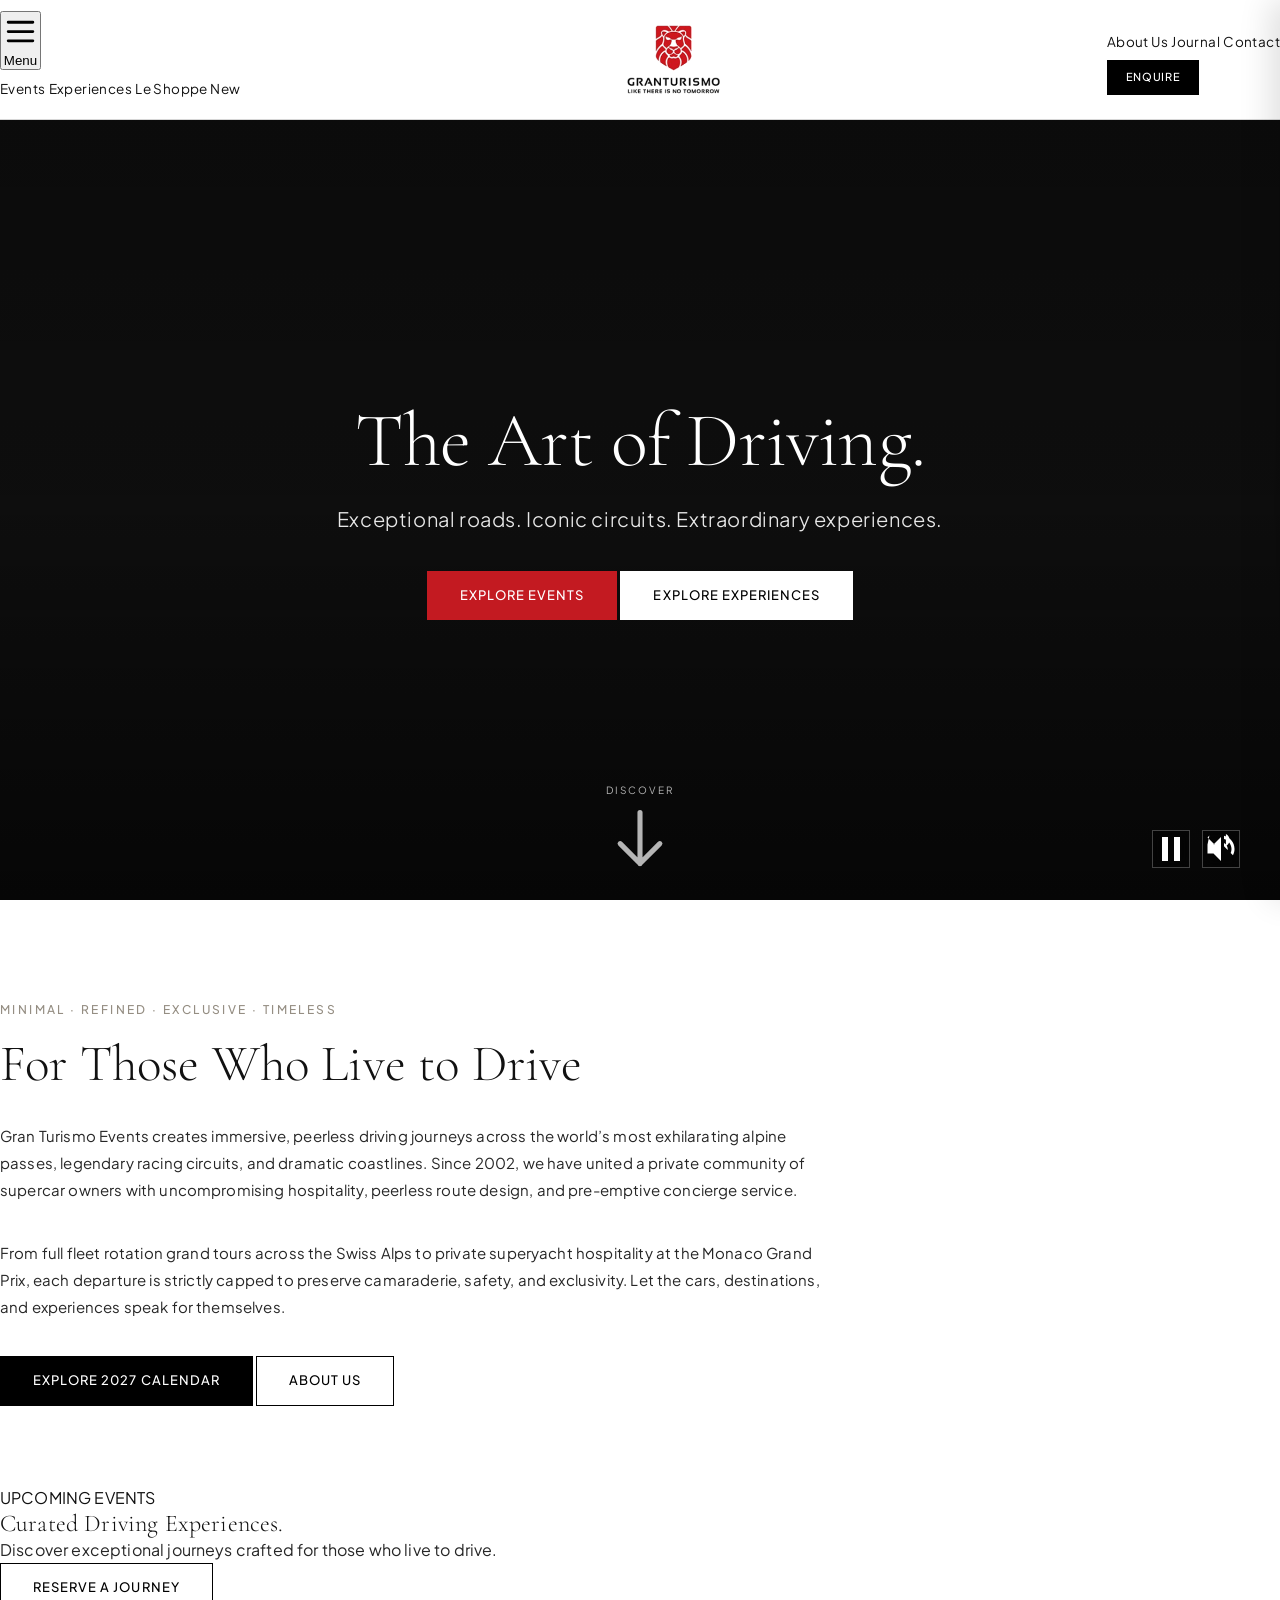
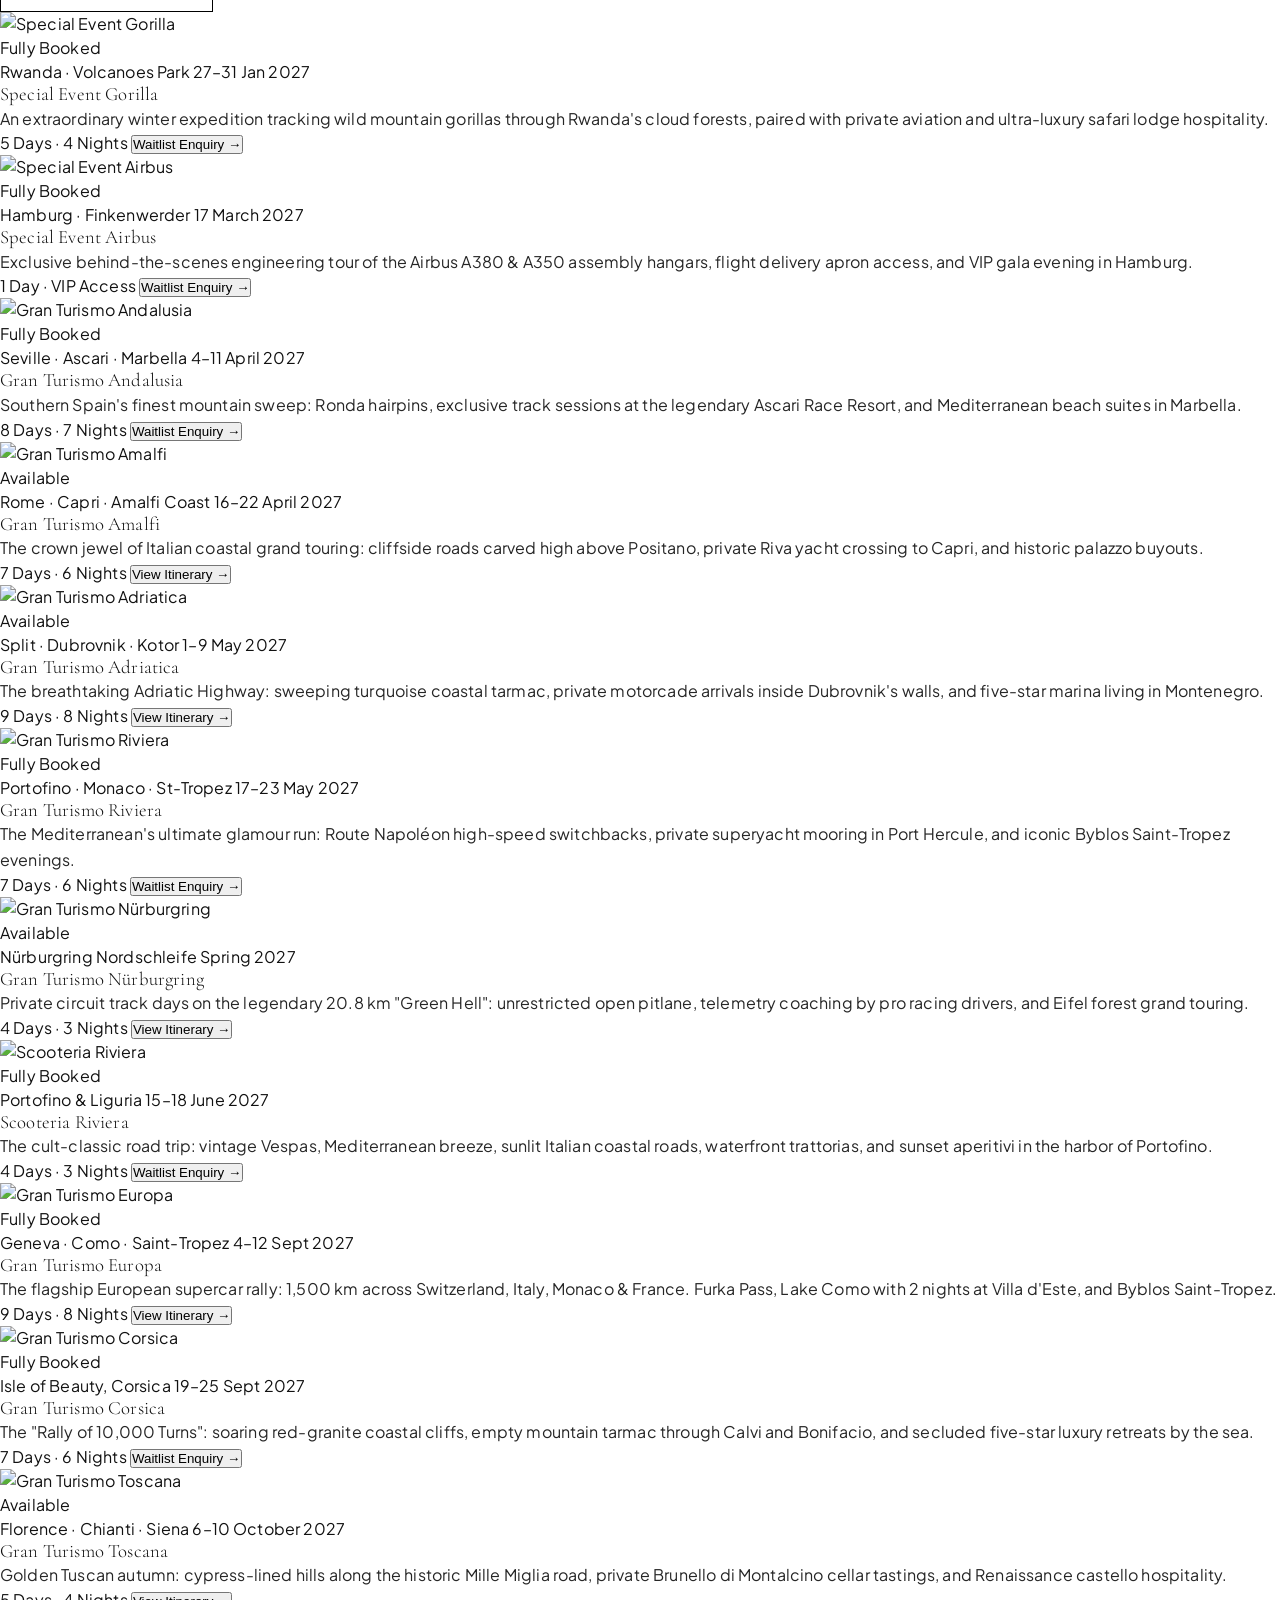
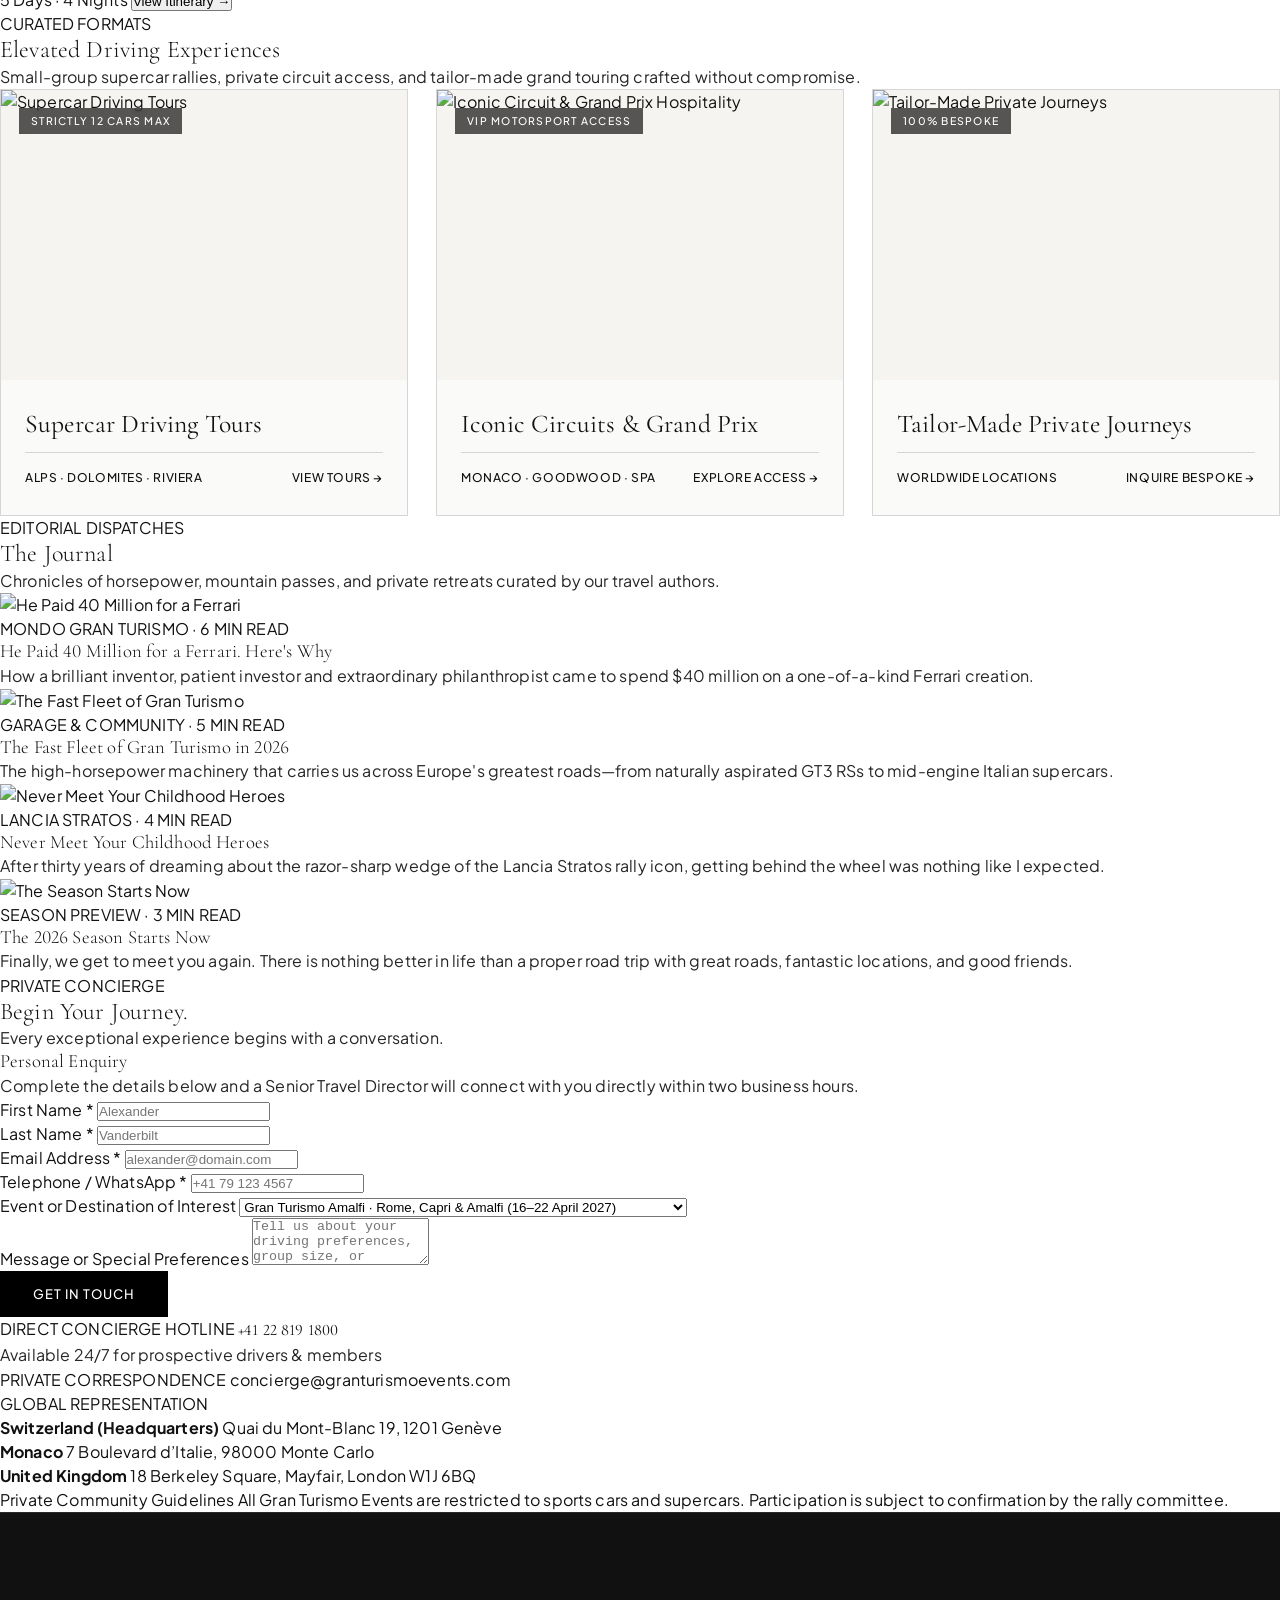
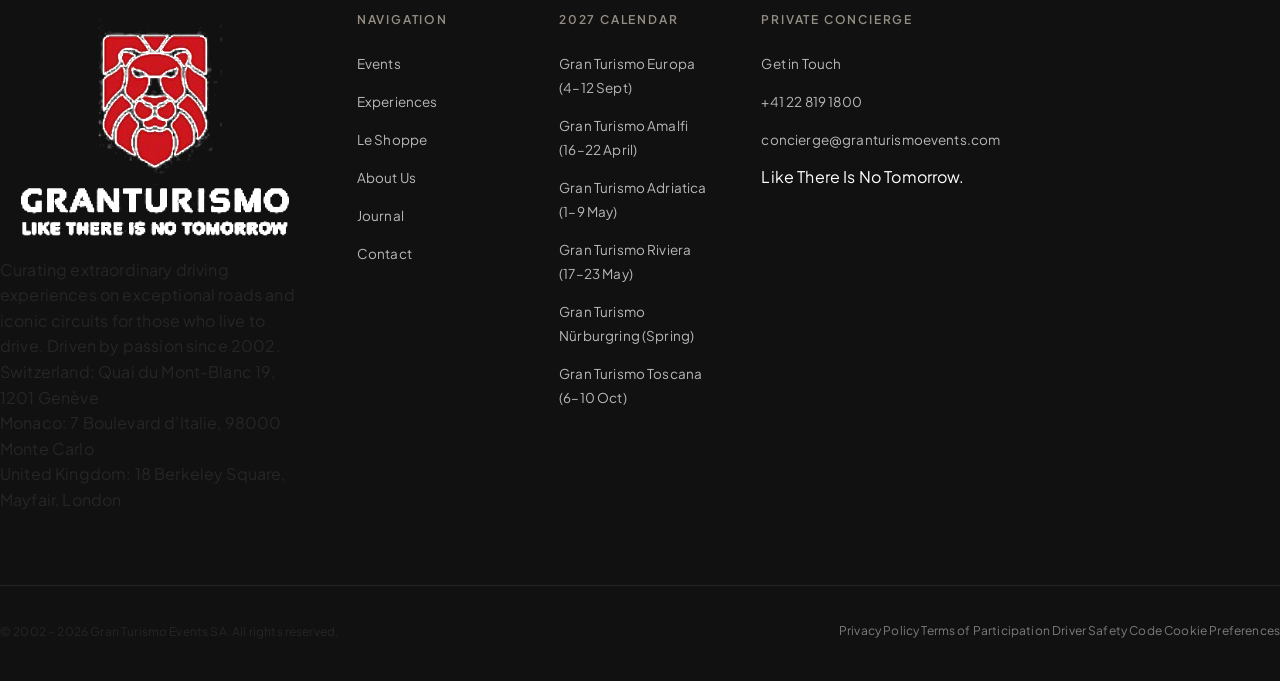
==== commit ff35f169: "Remove body copy from elevated driving experience cards - Remove paragraph descriptions from Superca" ====
--- a/index.html
+++ b/index.html
@@ -213,7 +213,7 @@
       <div class="grid grid-cols-1 md:grid-cols-2 lg:grid-cols-3 gap-8">
         
         <!-- Event 01: Special Event Gorilla -->
-        <article class="group bg-off-white border border-charcoal-200 overflow-hidden flex flex-col justify-between hover:border-black transition-all">
+        <article class="group bg-off-white border border-charcoal-200 overflow-hidden flex flex-col justify-between hover:shadow-lg transition-all duration-300">
           <div>
             <div class="w-full h-64 overflow-hidden relative">
               <img src="https://www.granturismoevents.com/_Pages/4512/Image920x380.jpg" alt="Special Event Gorilla" class="w-full h-full object-cover group-hover:scale-105 transition-transform duration-500">
@@ -244,7 +244,7 @@
         </article>
 
         <!-- Event 02: Special Event Airbus -->
-        <article class="group bg-off-white border border-charcoal-200 overflow-hidden flex flex-col justify-between hover:border-black transition-all">
+        <article class="group bg-off-white border border-charcoal-200 overflow-hidden flex flex-col justify-between hover:shadow-lg transition-all duration-300">
           <div>
             <div class="w-full h-64 overflow-hidden relative">
               <img src="https://www.granturismoevents.com/_Pages/4538/Image920x380.jpg" alt="Special Event Airbus" class="w-full h-full object-cover group-hover:scale-105 transition-transform duration-500">
@@ -275,7 +275,7 @@
         </article>
 
         <!-- Event 03: Gran Turismo Andalusia -->
-        <article class="group bg-off-white border border-charcoal-200 overflow-hidden flex flex-col justify-between hover:border-black transition-all">
+        <article class="group bg-off-white border border-charcoal-200 overflow-hidden flex flex-col justify-between hover:shadow-lg transition-all duration-300">
           <div>
             <div class="w-full h-64 overflow-hidden relative">
               <img src="https://www.granturismoevents.com/_Pages/4525/Image920x380.jpg" alt="Gran Turismo Andalusia" class="w-full h-full object-cover group-hover:scale-105 transition-transform duration-500">
@@ -306,7 +306,7 @@
         </article>
 
         <!-- Event 04: Gran Turismo Amalfi -->
-        <article class="group bg-off-white border border-charcoal-200 overflow-hidden flex flex-col justify-between hover:border-black transition-all">
+        <article class="group bg-off-white border border-charcoal-200 overflow-hidden flex flex-col justify-between hover:shadow-lg transition-all duration-300">
           <div>
             <div class="w-full h-64 overflow-hidden relative">
               <img src="https://www.granturismoevents.com/_Pages/4527/Image920x380.jpg" alt="Gran Turismo Amalfi" class="w-full h-full object-cover group-hover:scale-105 transition-transform duration-500">
@@ -337,7 +337,7 @@
         </article>
 
         <!-- Event 05: Gran Turismo Adriatica -->
-        <article class="group bg-off-white border border-charcoal-200 overflow-hidden flex flex-col justify-between hover:border-black transition-all">
+        <article class="group bg-off-white border border-charcoal-200 overflow-hidden flex flex-col justify-between hover:shadow-lg transition-all duration-300">
           <div>
             <div class="w-full h-64 overflow-hidden relative">
               <img src="https://www.granturismoevents.com/_Pages/4517/Image920x380.jpg" alt="Gran Turismo Adriatica" class="w-full h-full object-cover group-hover:scale-105 transition-transform duration-500">
@@ -368,7 +368,7 @@
         </article>
 
         <!-- Event 06: Gran Turismo Riviera -->
-        <article class="group bg-off-white border border-charcoal-200 overflow-hidden flex flex-col justify-between hover:border-black transition-all">
+        <article class="group bg-off-white border border-charcoal-200 overflow-hidden flex flex-col justify-between hover:shadow-lg transition-all duration-300">
           <div>
             <div class="w-full h-64 overflow-hidden relative">
               <img src="https://www.granturismoevents.com/_Pages/4529/Image920x380.jpg" alt="Gran Turismo Riviera" class="w-full h-full object-cover group-hover:scale-105 transition-transform duration-500">
@@ -399,7 +399,7 @@
         </article>
 
         <!-- Event 07: Gran Turismo Nurburgring -->
-        <article class="group bg-off-white border border-charcoal-200 overflow-hidden flex flex-col justify-between hover:border-black transition-all">
+        <article class="group bg-off-white border border-charcoal-200 overflow-hidden flex flex-col justify-between hover:shadow-lg transition-all duration-300">
           <div>
             <div class="w-full h-64 overflow-hidden relative">
               <img src="https://www.granturismoevents.com/_Pages/4519/Image920x380.jpg" alt="Gran Turismo Nürburgring" class="w-full h-full object-cover group-hover:scale-105 transition-transform duration-500">
@@ -430,7 +430,7 @@
         </article>
 
         <!-- Event 08: Scooteria Riviera -->
-        <article class="group bg-off-white border border-charcoal-200 overflow-hidden flex flex-col justify-between hover:border-black transition-all">
+        <article class="group bg-off-white border border-charcoal-200 overflow-hidden flex flex-col justify-between hover:shadow-lg transition-all duration-300">
           <div>
             <div class="w-full h-64 overflow-hidden relative">
               <img src="https://www.granturismoevents.com/_Pages/4536/Image920x380.jpg" alt="Scooteria Riviera" class="w-full h-full object-cover group-hover:scale-105 transition-transform duration-500">
@@ -461,7 +461,7 @@
         </article>
 
         <!-- Event 09: Gran Turismo Europa -->
-        <article class="group bg-off-white border border-charcoal-200 overflow-hidden flex flex-col justify-between hover:border-black transition-all">
+        <article class="group bg-off-white border border-charcoal-200 overflow-hidden flex flex-col justify-between hover:shadow-lg transition-all duration-300">
           <div>
             <div class="w-full h-64 overflow-hidden relative">
               <img src="https://www.granturismoevents.com/_Pages/4531/Image920x380.jpg" alt="Gran Turismo Europa" class="w-full h-full object-cover group-hover:scale-105 transition-transform duration-500">
@@ -492,7 +492,7 @@
         </article>
 
         <!-- Event 10: Gran Turismo Corsica -->
-        <article class="group bg-off-white border border-charcoal-200 overflow-hidden flex flex-col justify-between hover:border-black transition-all">
+        <article class="group bg-off-white border border-charcoal-200 overflow-hidden flex flex-col justify-between hover:shadow-lg transition-all duration-300">
           <div>
             <div class="w-full h-64 overflow-hidden relative">
               <img src="https://www.granturismoevents.com/_Pages/4523/Image920x380.jpg" alt="Gran Turismo Corsica" class="w-full h-full object-cover group-hover:scale-105 transition-transform duration-500">
@@ -523,7 +523,7 @@
         </article>
 
         <!-- Event 11: Gran Turismo Toscana -->
-        <article class="group bg-off-white border border-charcoal-200 overflow-hidden flex flex-col justify-between hover:border-black transition-all">
+        <article class="group bg-off-white border border-charcoal-200 overflow-hidden flex flex-col justify-between hover:shadow-lg transition-all duration-300">
           <div>
             <div class="w-full h-64 overflow-hidden relative">
               <img src="https://www.granturismoevents.com/_Pages/4533/Image920x380.jpg" alt="Gran Turismo Toscana" class="w-full h-full object-cover group-hover:scale-105 transition-transform duration-supercar duration-500">
@@ -583,9 +583,6 @@
           </div>
           <div class="card-content">
             <h3 class="font-apris card-title">Supercar Driving Tours</h3>
-            <p class="card-description">
-              Rotate through a handpicked fleet of the latest release Ferraris, Porsches, McLarens, and Aston Martins every driving day. Complete with lead-car pace setting, dedicated luggage transport, and encrypted private comms.
-            </p>
             <div class="card-footer">
               <span>Alps · Dolomites · Riviera</span>
               <a href="#calendar" class="hover:text-brand-red inline-flex items-center gap-1 group">
@@ -604,9 +601,6 @@
           </div>
           <div class="card-content">
             <h3 class="font-apris card-title">Iconic Circuits &amp; Grand Prix</h3>
-            <p class="card-description">
-              Trackside harbor mooring aboard a private 45m superyacht at the Monaco Grand Prix, exclusive Drivers Club access at Goodwood Festival of Speed, and private track days at Spa-Francorchamps and Nürburgring Nordschleife.
-            </p>
             <div class="card-footer">
               <span>Monaco · Goodwood · Spa</span>
               <a href="#calendar" class="hover:text-brand-red inline-flex items-center gap-1 group">
@@ -625,9 +619,6 @@
           </div>
           <div class="card-content">
             <h3 class="font-apris card-title">Tailor-Made Private Journeys</h3>
-            <p class="card-description">
-              For discerning collectors, private families, and close groups of friends seeking an entirely bespoke itinerary. We coordinate private aviation, palatial estate buyouts, private track closures, and custom supercar rosters.
-            </p>
             <div class="card-footer">
               <span>Worldwide Locations</span>
               <a href="#contact" class="hover:text-brand-red inline-flex items-center gap-1 group">
--- a/assets/css/main.css
+++ b/assets/css/main.css
@@ -689,6 +689,7 @@
   justify-content: space-between;
   border-top: 1px solid var(--color-charcoal-200);
   padding-top: 16px;
+  margin-top: auto;
   font-size: 12px;
   color: var(--color-charcoal-900);
   font-weight: 500;
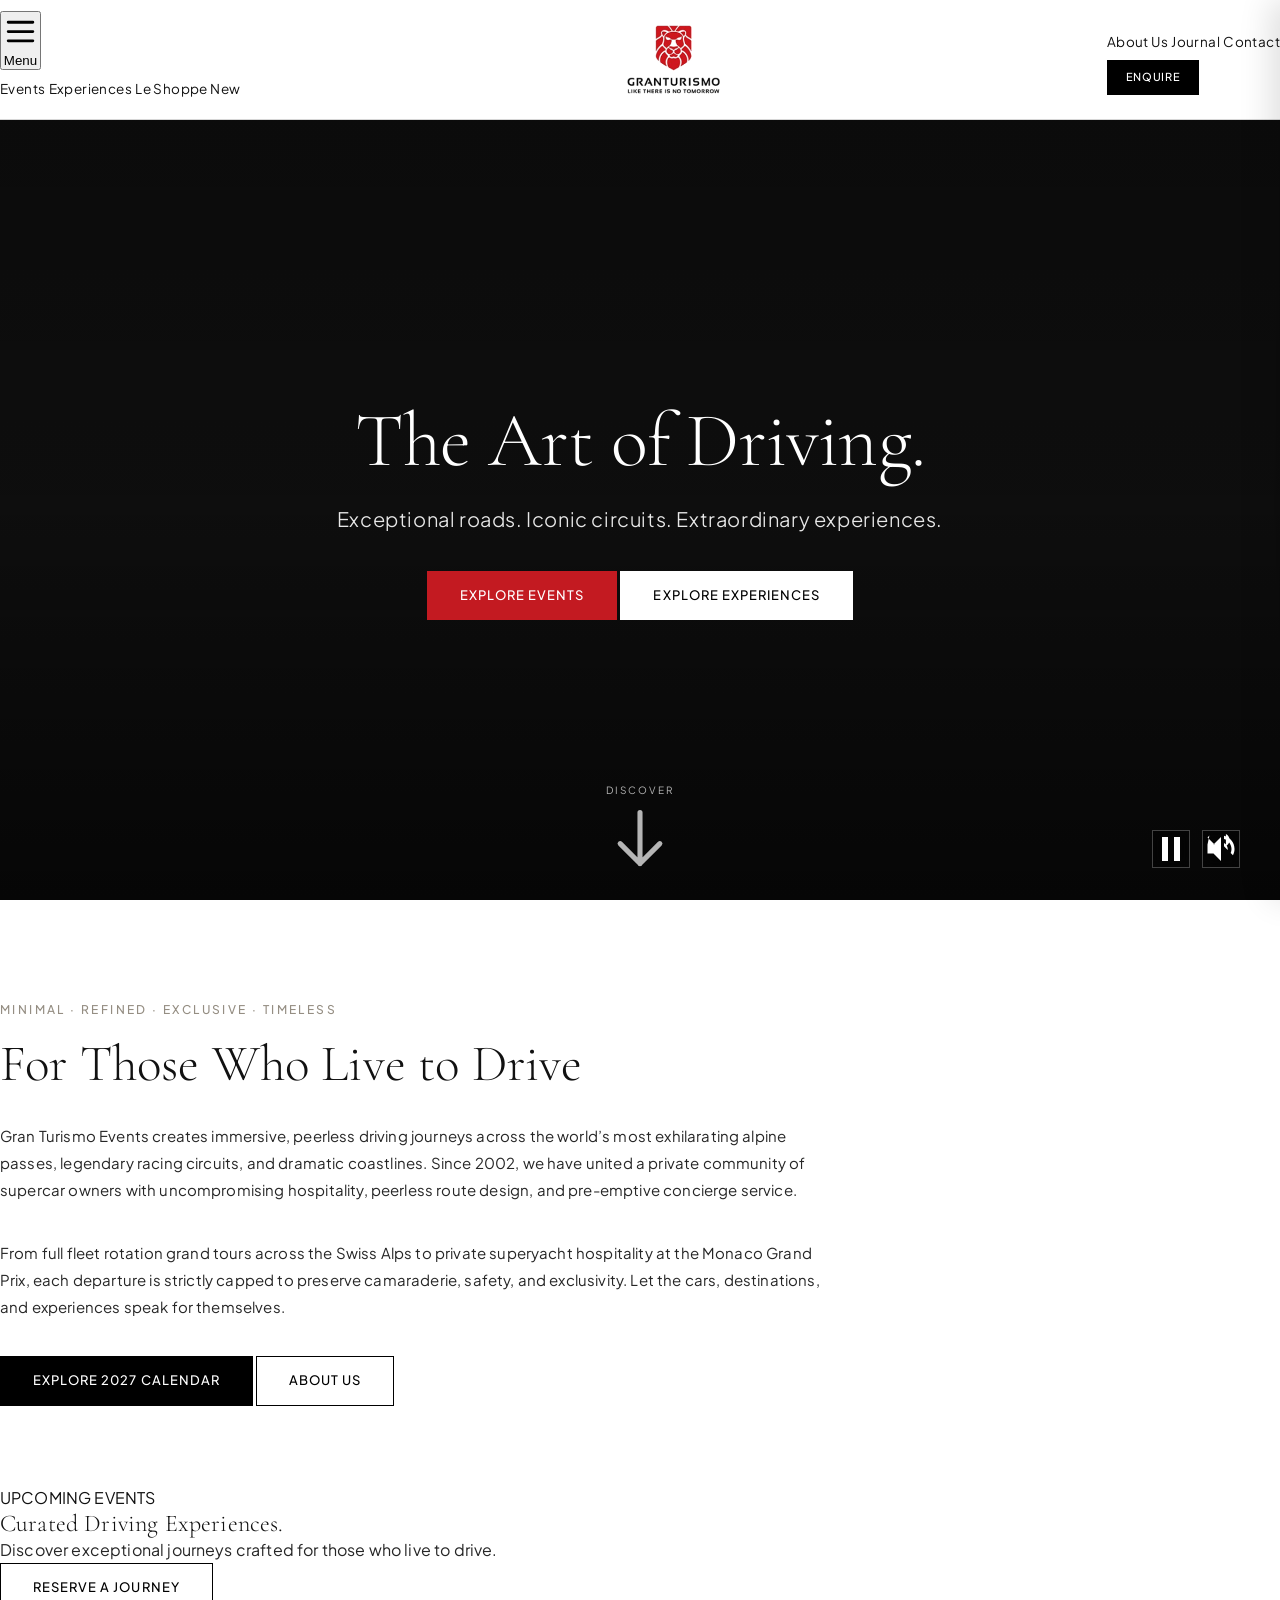
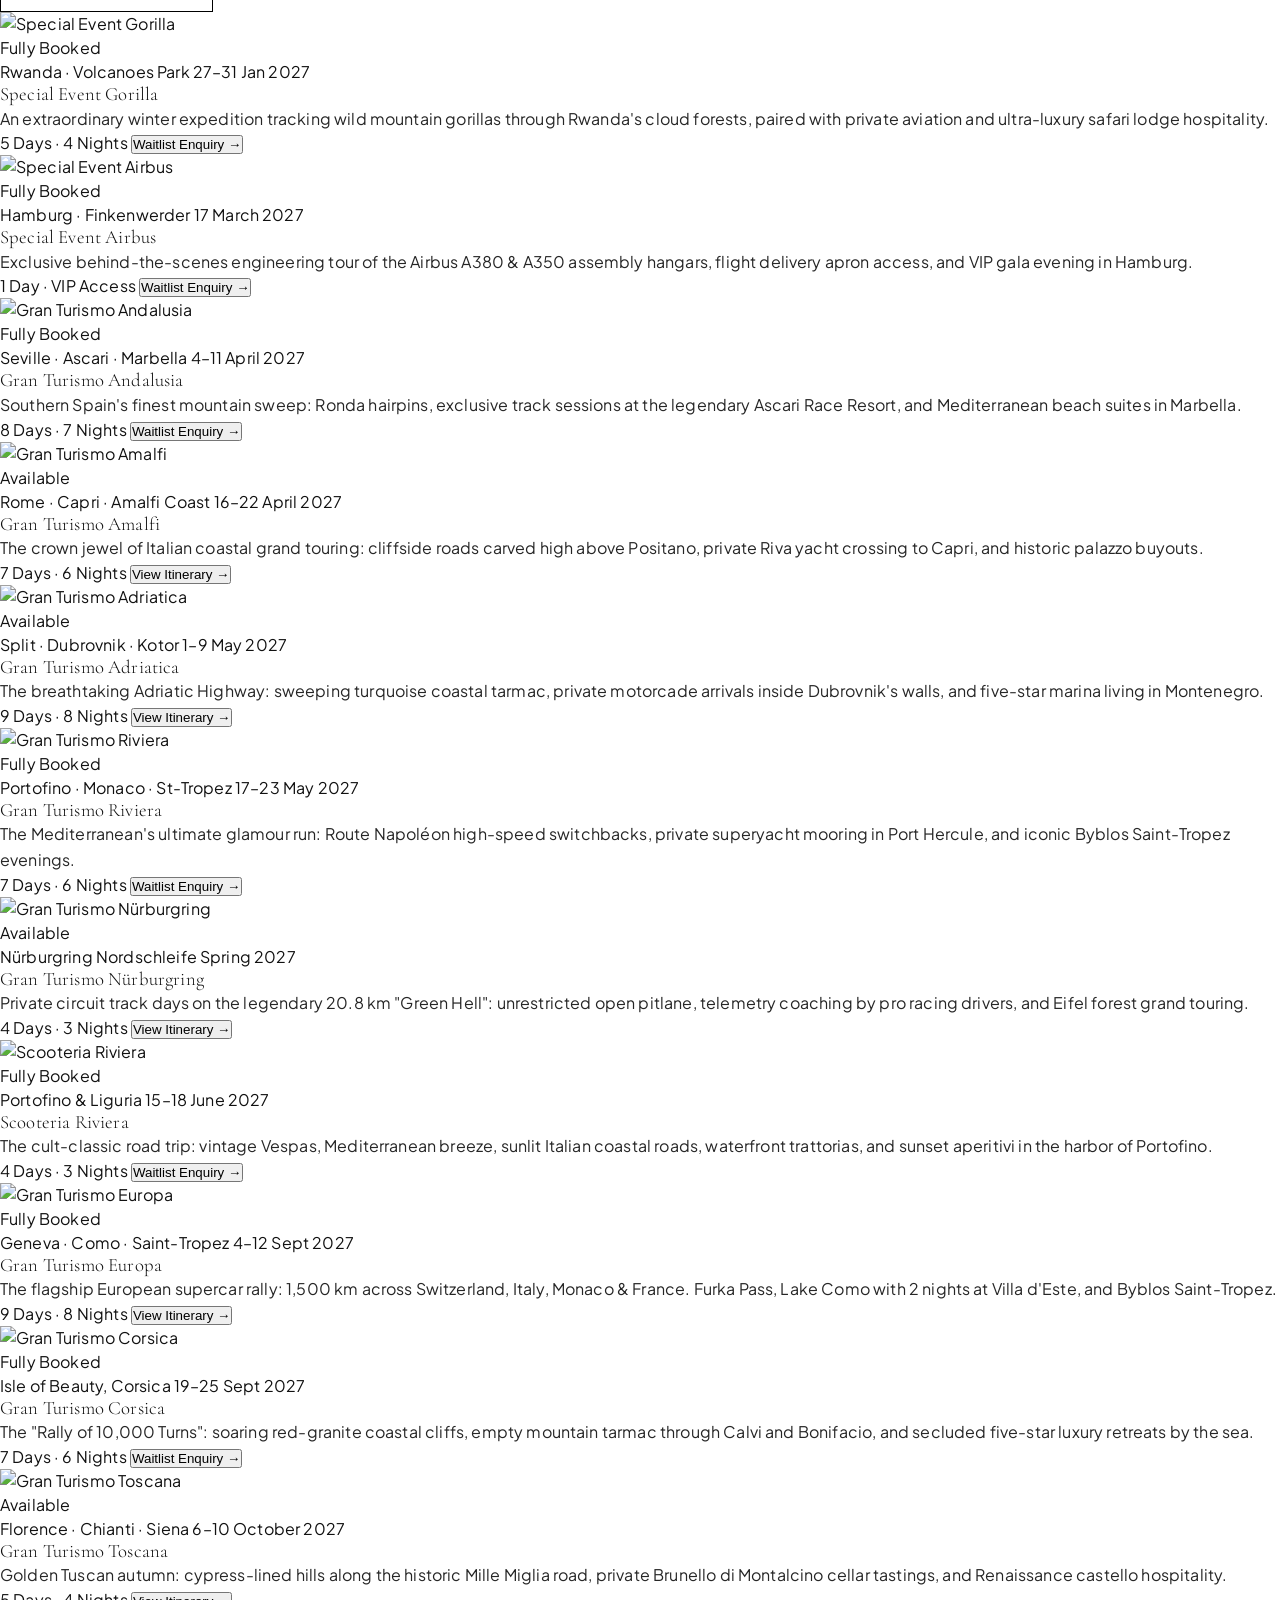
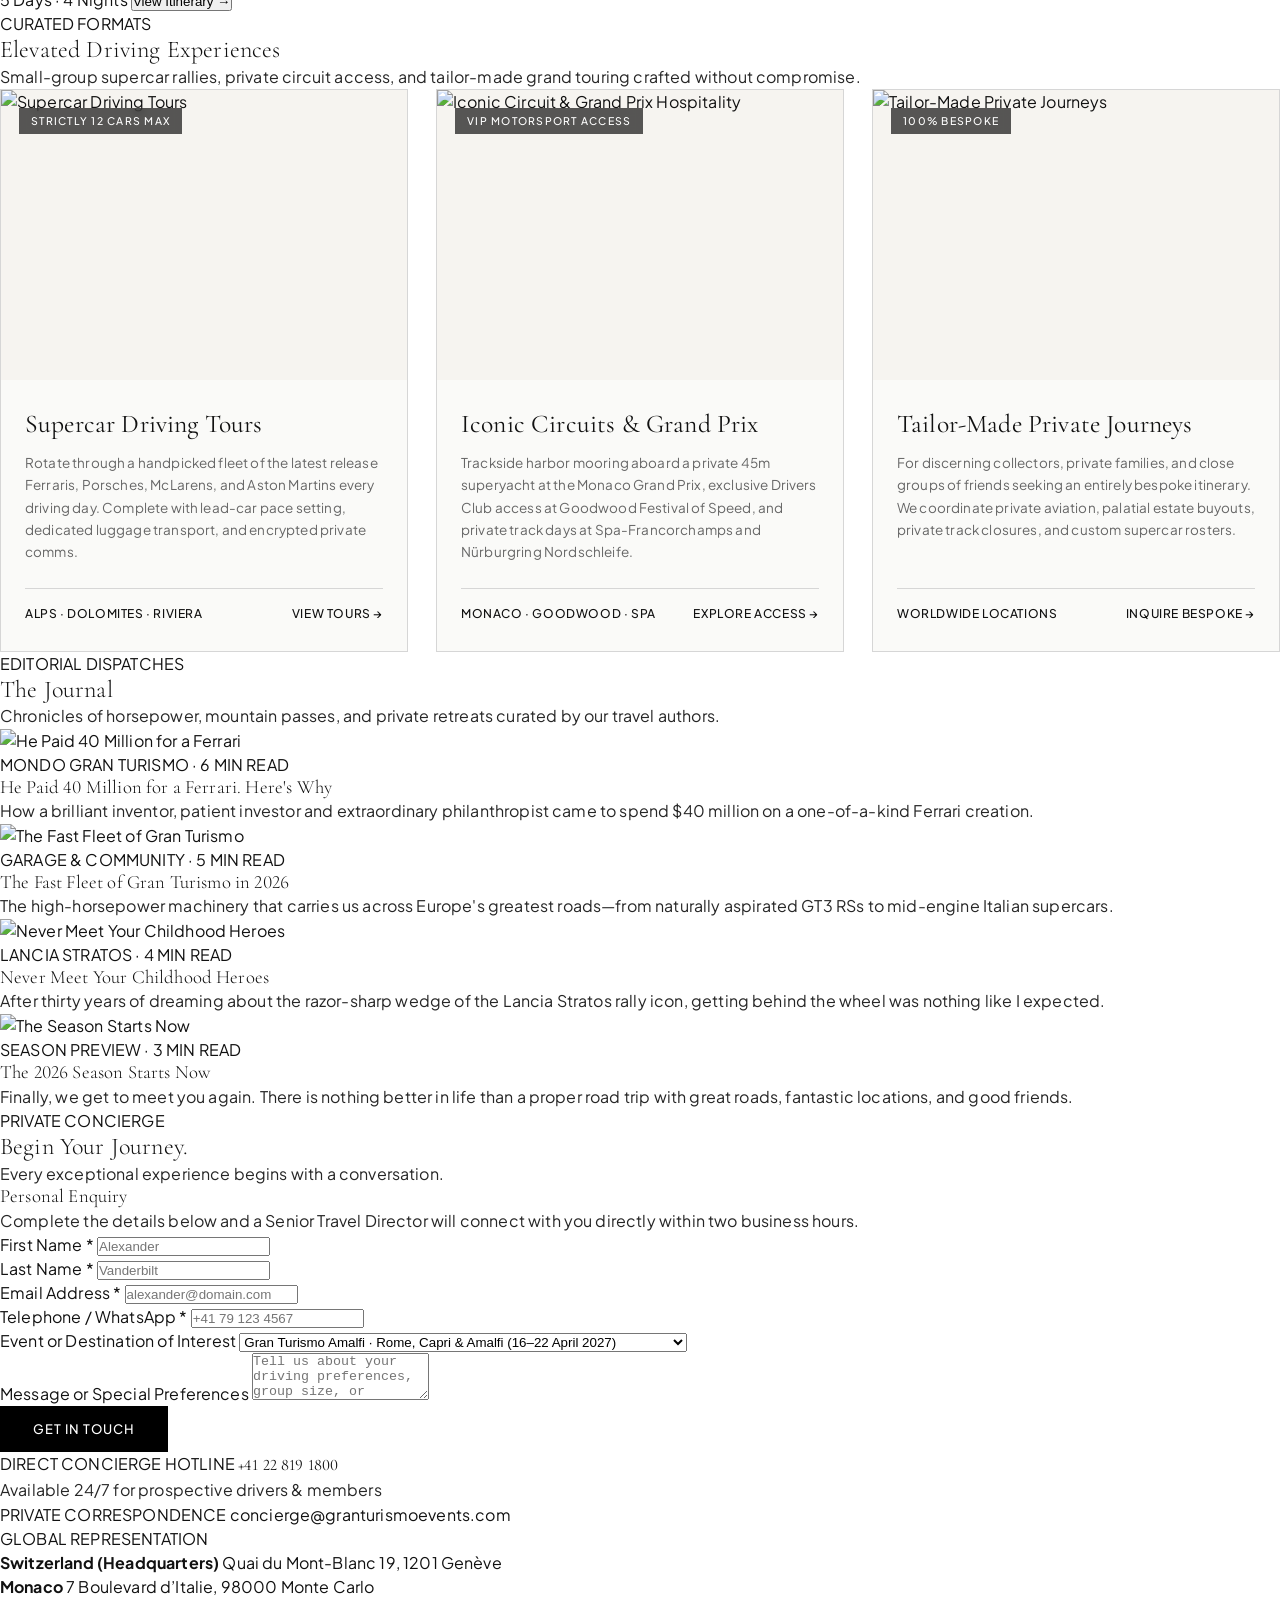
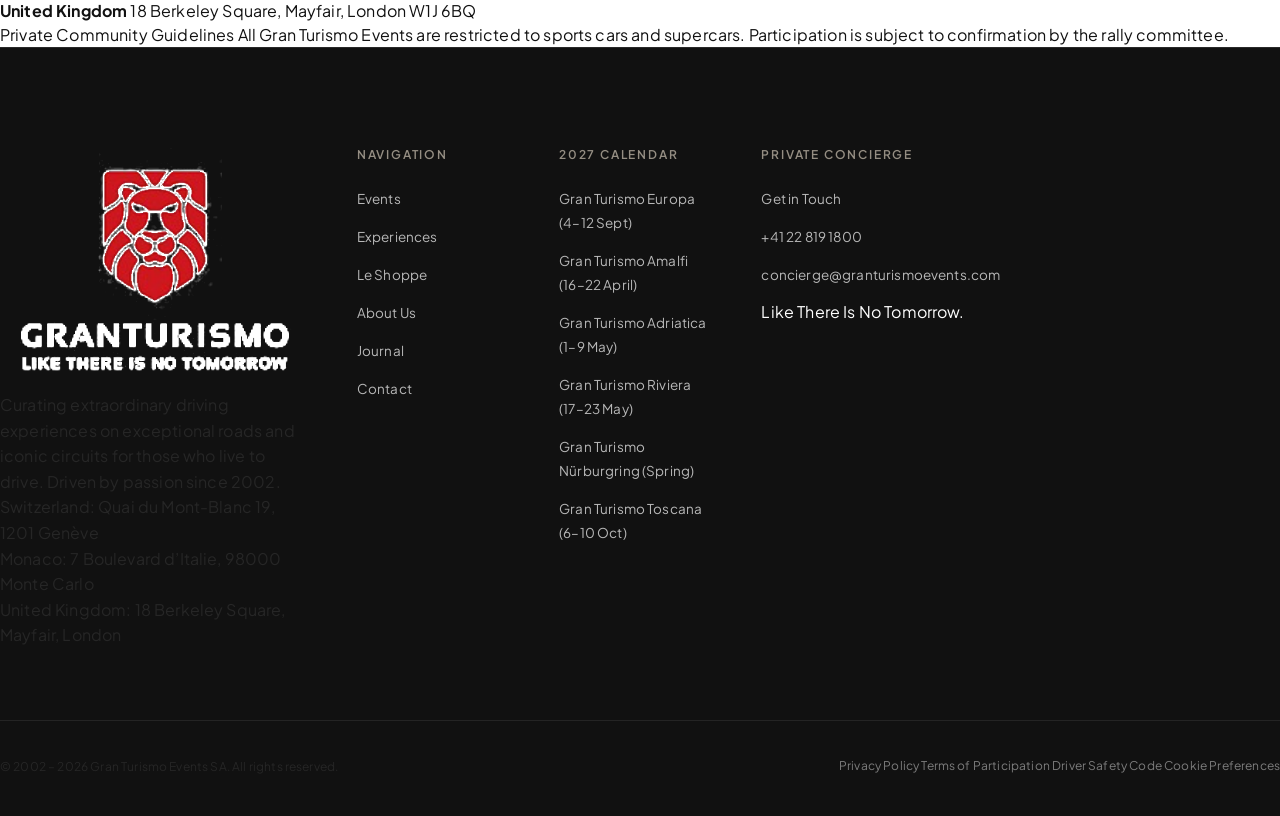
==== commit f5cfad07: "Revert "Remove body copy from elevated driving experience cards" This reverts commit ff35f1693922d41" ====
--- a/index.html
+++ b/index.html
@@ -583,6 +583,9 @@
           </div>
           <div class="card-content">
             <h3 class="font-apris card-title">Supercar Driving Tours</h3>
+            <p class="card-description">
+              Rotate through a handpicked fleet of the latest release Ferraris, Porsches, McLarens, and Aston Martins every driving day. Complete with lead-car pace setting, dedicated luggage transport, and encrypted private comms.
+            </p>
             <div class="card-footer">
               <span>Alps · Dolomites · Riviera</span>
               <a href="#calendar" class="hover:text-brand-red inline-flex items-center gap-1 group">
@@ -601,6 +604,9 @@
           </div>
           <div class="card-content">
             <h3 class="font-apris card-title">Iconic Circuits &amp; Grand Prix</h3>
+            <p class="card-description">
+              Trackside harbor mooring aboard a private 45m superyacht at the Monaco Grand Prix, exclusive Drivers Club access at Goodwood Festival of Speed, and private track days at Spa-Francorchamps and Nürburgring Nordschleife.
+            </p>
             <div class="card-footer">
               <span>Monaco · Goodwood · Spa</span>
               <a href="#calendar" class="hover:text-brand-red inline-flex items-center gap-1 group">
@@ -619,6 +625,9 @@
           </div>
           <div class="card-content">
             <h3 class="font-apris card-title">Tailor-Made Private Journeys</h3>
+            <p class="card-description">
+              For discerning collectors, private families, and close groups of friends seeking an entirely bespoke itinerary. We coordinate private aviation, palatial estate buyouts, private track closures, and custom supercar rosters.
+            </p>
             <div class="card-footer">
               <span>Worldwide Locations</span>
               <a href="#contact" class="hover:text-brand-red inline-flex items-center gap-1 group">
--- a/assets/css/main.css
+++ b/assets/css/main.css
@@ -689,7 +689,6 @@
   justify-content: space-between;
   border-top: 1px solid var(--color-charcoal-200);
   padding-top: 16px;
-  margin-top: auto;
   font-size: 12px;
   color: var(--color-charcoal-900);
   font-weight: 500;
